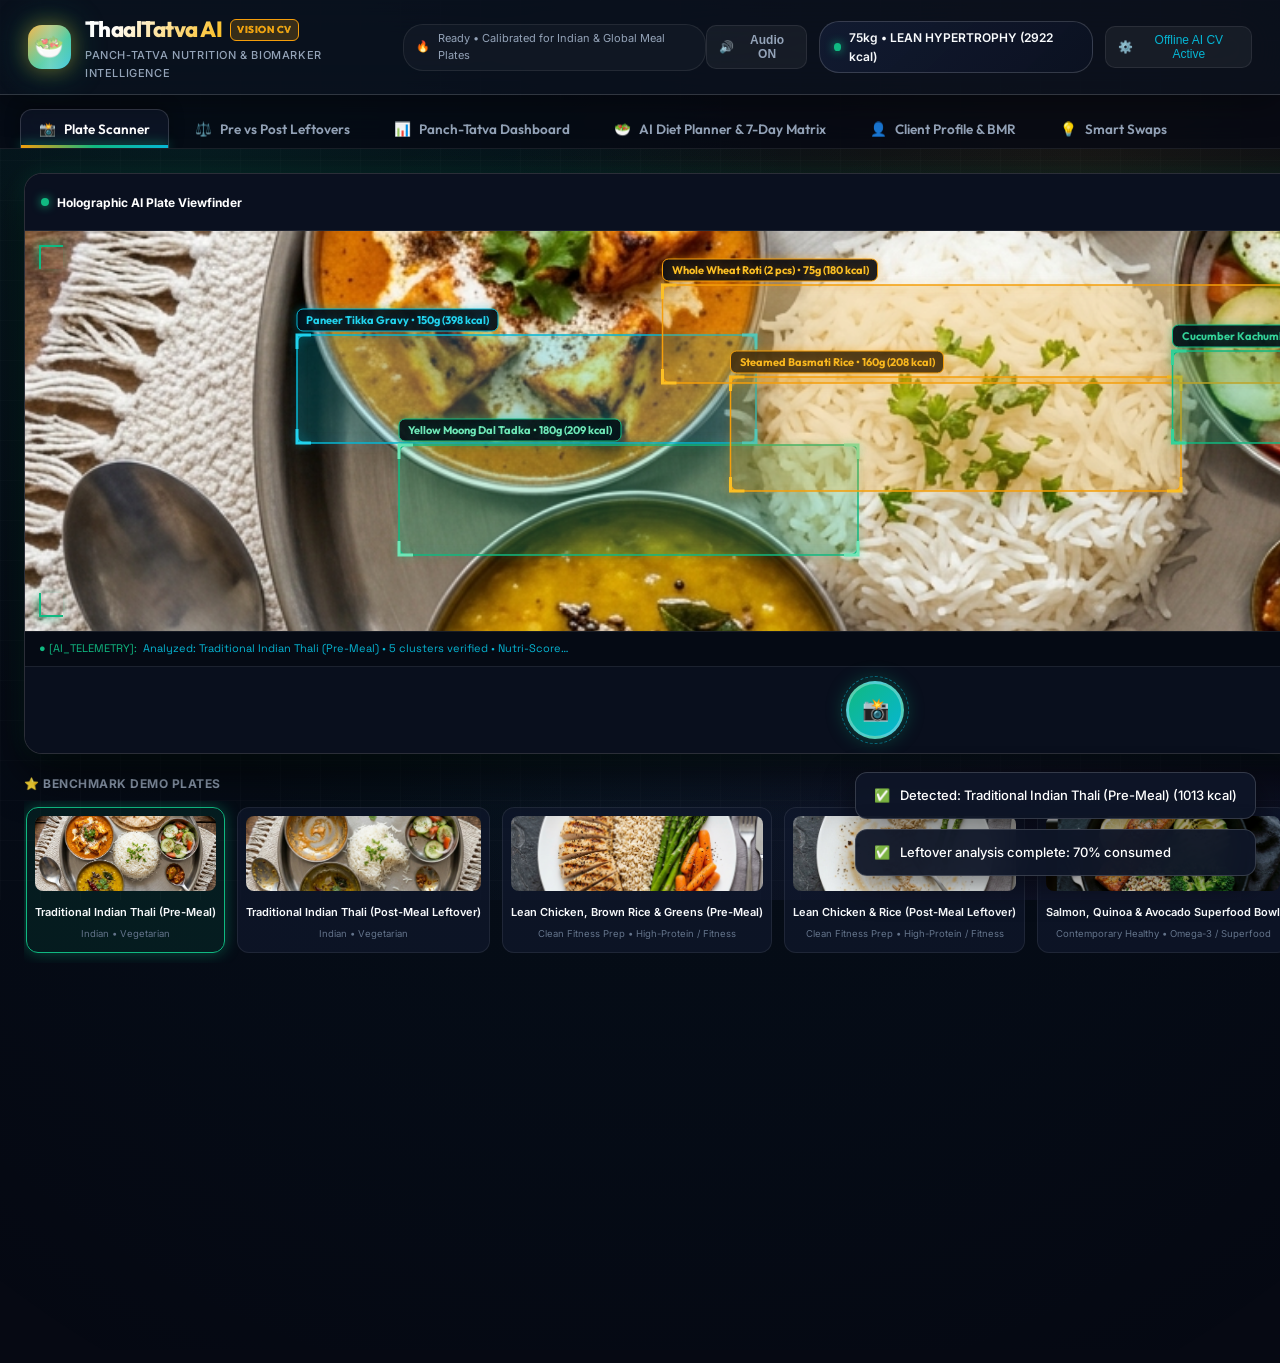
==== index.html @ 14fb5d01 "fix: add root index.html and update pages workflow for GitHub Pages hosting" ====
<!DOCTYPE html>
<html lang="en">
<head>
  <meta charset="UTF-8" />
  <meta name="viewport" content="width=device-width, initial-scale=1.0" />
  <title>ThaalTatva AI - Vision-Based Nutrition & Precision Metabolic Intelligence</title>
  <meta name="description" content="AI-powered computer vision meal plate detection, pre vs post-meal leftover consumption tracking, Pancha-Tatva metabolic target calculation, and adaptive diet planning for SIH 2026." />
  
  <!-- Core Design System CSS -->
  <link rel="stylesheet" href="./static/css/style.css" />
  <link rel="icon" href="data:image/svg+xml,<svg xmlns=%22http://www.w3.org/2000/svg%22 viewBox=%220 0 100 100%22><text y=%22.9em%22 font-size=%2290%22>🥗</text></svg>" />
</head>
<body>

  <!-- Celebration Confetti Canvas -->
  <canvas id="celebrationCanvas"></canvas>

  <!-- ==================== HEADER ==================== -->
  <header class="app-header">
    <a href="#" class="logo-wrapper" onclick="switchTab('scanner'); return false;">
      <div class="logo-icon">🥗</div>
      <div class="logo-text">
        <h1>ThaalTatva AI <span class="brand-tag">VISION CV</span></h1>
        <p>Panch-Tatva Nutrition & Biomarker Intelligence</p>
      </div>
    </a>

    <!-- Live Status Ticker -->
    <div class="header-status-ticker">
      <span style="color: var(--tatva-gold);">🔥</span>
      <span id="headerLiveStatus">Ready • Calibrated for Indian & Global Meal Plates</span>
    </div>

    <div class="header-actions">
      <!-- Sound FX Toggle Button -->
      <button class="sound-toggle-btn" id="soundToggleBtn" onclick="toggleAudioFx()" title="Toggle Synthesized Audio Feedback">
        <span id="soundToggleIcon">🔊</span>
        <span id="soundToggleText">Audio FX</span>
      </button>

      <!-- Client Target Status Badge -->
      <div class="client-status-badge" id="clientStatusBadge" title="Click to view & edit client targets">
        <div class="status-dot"></div>
        <span id="headerClientGoalText">75kg • LEAN HYPERTROPHY (2200 kcal)</span>
      </div>

      <!-- API Configuration Button -->
      <button class="api-status-btn" id="openApiKeyBtn" onclick="openApiKeyModal()">
        <span>⚙️</span>
        <span id="apiStatusText">Offline AI CV Active</span>
      </button>
    </div>
  </header>

  <!-- ==================== NAVIGATION TABS ==================== -->
  <nav class="tabs-container">
    <div class="nav-tabs">
      <button class="tab-btn active" data-tab="scanner">
        <span>📸</span> Plate Scanner
      </button>
      <button class="tab-btn" data-tab="consumption">
        <span>⚖️</span> Pre vs Post Leftovers
      </button>
      <button class="tab-btn" data-tab="dashboard">
        <span>📊</span> Panch-Tatva Dashboard
      </button>
      <button class="tab-btn" data-tab="diet_planner">
        <span>🥗</span> AI Diet Planner & 7-Day Matrix
      </button>
      <button class="tab-btn" data-tab="client_profile">
        <span>👤</span> Client Profile & BMR
      </button>
      <button class="tab-btn" data-tab="swaps">
        <span>💡</span> Smart Swaps
      </button>
    </div>
  </nav>

  <!-- ==================== MAIN CONTENT PANES ==================== -->
  <main class="main-content">

    <!-- ==================== TAB 1: PLATE SCANNER ==================== -->
    <section class="tab-pane active" id="scannerPane">
      <div class="grid-2col">
        <!-- Left: Holographic Camera Viewport & Presets -->
        <div>
          <div class="camera-viewport-card">
            <div class="viewport-toolbar">
              <span style="font-size: 12px; font-weight: 700; color: #fff; display: flex; align-items: center; gap: 8px;">
                <span class="status-dot"></span> Holographic AI Plate Viewfinder
              </span>
              <div style="display: flex; gap: 8px;">
                <button class="btn-icon" id="startCameraBtn" title="Toggle Live Webcam Feed">📷</button>
                <button class="btn-icon" id="switchCameraBtn" title="Switch Camera (Front/Rear)">🔄</button>
                <button class="btn-icon" id="uploadTriggerBtn" title="Upload Plate Photo">📁</button>
                <input type="file" id="plateFileInput" accept="image/*" style="display: none;" />
              </div>
            </div>

            <div class="canvas-wrapper">
              <!-- Holographic Corner Reticles -->
              <div class="hud-corner hud-corner-tl"></div>
              <div class="hud-corner hud-corner-tr"></div>
              <div class="hud-corner hud-corner-bl"></div>
              <div class="hud-corner hud-corner-br"></div>

              <!-- Media Feed -->
              <video id="cameraVideo" playsinline autoplay muted></video>
              <img id="plateImageDisplay" src="./static/images/presets/indian_thali_pre.jpg" alt="Active Food Plate" />
              <canvas id="detectionCanvas"></canvas>
              <div class="scan-beam" id="scanBeam"></div>
            </div>

            <!-- Real-time Live CV Telemetry Feed -->
            <div class="telemetry-ticker">
              <div style="display: flex; align-items: center; gap: 6px;">
                <span style="color: var(--tatva-emerald);">● [AI_TELEMETRY]:</span>
                <span class="telemetry-text" id="telemetryFeedText">Visual segmentation engine online • 0-1000 coordinate space active</span>
              </div>
              <span id="fpsCounter" style="color: var(--text-muted); font-size: 10px;">60 FPS</span>
            </div>

            <div class="shutter-bar">
              <button class="shutter-btn" id="shutterBtn" title="Capture / Re-analyze Plate">📸</button>
            </div>
          </div>

          <!-- Benchmark Preset Plate Selector -->
          <div class="preset-section">
            <div style="display: flex; justify-content: space-between; align-items: center; margin-bottom: 8px;">
              <span style="font-size: 12px; font-weight: 700; color: var(--text-secondary); text-transform: uppercase; letter-spacing: 0.5px;">
                ⭐ BENCHMARK DEMO PLATES
              </span>
              <span style="font-size: 11px; color: var(--tatva-cyan);">Instant Multimodal Analysis</span>
            </div>
            <div class="preset-carousel" id="presetCarousel">
              <!-- Dynamically populated -->
            </div>
          </div>
        </div>

        <!-- Right: Real-Time Nutrition Breakdown -->
        <div>
          <div class="glass-card highlight">
            <div class="card-header">
              <div>
                <h2 class="card-title" id="detectedMealTitle">Traditional Indian Thali</h2>
                <p id="detectedMealDesc" style="font-size: 11.5px; color: var(--text-secondary); margin-top: 3px;">
                  Vegetarian • Balanced Diet — Wholesome Indian platter.
                </p>
              </div>
              <div style="display: flex; align-items: center; gap: 8px;">
                <span class="card-badge" id="detectedGlycemicLoad">Glycemic Load: 24 (Moderate)</span>
                <span class="nutri-score-badge A" id="detectedNutriScore" title="Nutri-Score">A</span>
              </div>
            </div>

            <!-- Macro Pills -->
            <div class="macro-pill-row">
              <div class="macro-pill cals">
                <div class="macro-label">⚡ ऊर्जा • Ūrjā (Energy)</div>
                <div class="macro-value" id="plateTotalCals">680</div>
                <div class="macro-unit">kcal</div>
              </div>
              <div class="macro-pill protein">
                <div class="macro-label">🥩 प्रथिन • Prathina (Protein)</div>
                <div class="macro-value" id="plateTotalProtein">29.4g</div>
                <div class="macro-unit">31% goal</div>
              </div>
              <div class="macro-pill carbs">
                <div class="macro-label">🌾 कार्बोज • Kārboja (Carbs)</div>
                <div class="macro-value" id="plateTotalCarbs">84.2g</div>
                <div class="macro-unit">net carbs</div>
              </div>
              <div class="macro-pill fat">
                <div class="macro-label">🥑 स्नेह • Sneha (Fats)</div>
                <div class="macro-value" id="plateTotalFat">24.5g</div>
                <div class="macro-unit">healthy lipids</div>
              </div>
            </div>

            <!-- Itemized Food Detection List with Sliders -->
            <div style="margin-bottom: 12px; display: flex; justify-content: space-between; align-items: center;">
              <span style="font-size: 12px; font-weight: 700; color: #fff; text-transform: uppercase; letter-spacing: 0.5px;">
                Detected Food Clusters & Gram Slider
              </span>
              <span style="font-size: 11px; color: var(--tatva-cyan);">Drag sliders for real-time recalculation</span>
            </div>

            <div class="food-items-list" id="plateFoodItemsList">
              <!-- Dynamically rendered -->
            </div>

            <!-- Action Buttons -->
            <div style="margin-top: 20px; display: flex; gap: 10px;">
              <button class="btn" style="flex: 1;" onclick="switchTab('consumption')">
                <span>⚖️</span> Compare Pre vs Post Leftovers
              </button>
            </div>
          </div>
        </div>
      </div>
    </section>

    <!-- ==================== TAB 2: LEFTOVER CONSUMPTION TRACKER ==================== -->
    <section class="tab-pane" id="consumptionPane">
      <div class="glass-card gold-highlight" style="margin-bottom: 20px;">
        <div class="card-header">
          <div>
            <h2 class="card-title">
              <span>⚖️</span> Pre vs Post Leftover Consumption Delta Engine
            </h2>
            <p style="font-size: 12px; color: var(--text-secondary); margin-top: 3px;">
              Quantify <strong>exact net nutrients consumed</strong> by analyzing plate leftover volume and density differentials.
            </p>
          </div>
          <span class="card-badge" style="background: rgba(245,158,11,0.15); color: #fbbf24; border-color: var(--tatva-gold);">
            Biomarker Intake Calculator
          </span>
        </div>

        <!-- Mode Selectors: Interactive Split Lens vs Dual Split -->
        <div style="display: flex; justify-content: space-between; align-items: center; margin-bottom: 14px; flex-wrap: wrap; gap: 10px;">
          <div style="display: flex; gap: 12px; align-items: center;">
            <label class="form-label" style="margin: 0;">Pre-Meal Plate:</label>
            <select class="form-control" id="preMealPresetSelect" style="width: auto; padding: 5px 10px; font-size: 12px;">
              <option value="./static/images/presets/indian_thali_pre.jpg">Indian Thali (Pre-Meal)</option>
              <option value="./static/images/presets/chicken_rice_pre.jpg">Chicken & Rice (Pre-Meal)</option>
              <option value="./static/images/presets/salmon_bowl_pre.jpg">Salmon Quinoa Bowl</option>
              <option value="./static/images/presets/mediterranean_salad.jpg">Mediterranean Salad</option>
              <option value="./static/images/presets/fitness_oatmeal.jpg">Fitness Oatmeal Bowl</option>
            </select>
          </div>
          <div style="display: flex; gap: 12px; align-items: center;">
            <label class="form-label" style="margin: 0;">Post-Meal Plate (Leftovers):</label>
            <select class="form-control" id="postMealPresetSelect" style="width: auto; padding: 5px 10px; font-size: 12px;">
              <option value="./static/images/presets/indian_thali_post.jpg">Indian Thali (Post Leftovers)</option>
              <option value="./static/images/presets/chicken_rice_post.jpg">Chicken & Rice (Post Leftovers)</option>
            </select>
          </div>
        </div>

        <!-- Interactive Draggable Split-Lens Viewer -->
        <div class="split-lens-container" id="splitLensContainer">
          <!-- Pre Layer (Underneath) -->
          <div class="split-lens-pre-layer">
            <span class="split-lens-badge left">Served Plate (Pre 100%)</span>
            <img id="splitLensPreImg" src="./static/images/presets/indian_thali_pre.jpg" alt="Served Plate Pre" />
          </div>

          <!-- Post Layer (Overlaid with variable width) -->
          <div class="split-lens-post-layer" id="splitLensPostLayer">
            <span class="split-lens-badge right">Leftover Plate (Post)</span>
            <img id="splitLensPostImg" src="./static/images/presets/indian_thali_post.jpg" alt="Leftover Plate Post" />
          </div>

          <!-- Draggable Divider Handle -->
          <div class="split-lens-handle" id="splitLensHandle">
            <div class="split-lens-handle-btn">◀ ▶</div>
          </div>
        </div>
        <p style="text-align: center; font-size: 11px; color: var(--tatva-cyan); margin-bottom: 16px;">
          👆 Drag the slider left & right to interactively inspect pre vs post leftover delta
        </p>

        <div style="display: flex; justify-content: center; margin-bottom: 20px;">
          <button class="btn btn-gold" id="runComparisonBtn" style="padding: 12px 28px; font-size: 14px;">
            <span>⚡</span> Compute Exact Consumed Nutrients
          </button>
        </div>

        <!-- Consumed Overview Banner -->
        <div class="consumption-meter-card">
          <div class="meter-title">
            <h3>Net Intake Summary</h3>
            <p id="consumedAdherenceDesc">Client consumed all protein & dal; left 50% rice unconsumed.</p>
            <div style="display: flex; gap: 14px; margin-top: 10px; font-size: 12px;">
              <span style="color: #67e8f9;">Initial Served: <strong id="initialCalsStat">680 kcal</strong></span>
              <span style="color: #f59e0b;">Leftover Unconsumed: <strong id="leftoverPctStat">17.1%</strong> (<span id="savedCalsStat">116 kcal</span> not ingested)</span>
            </div>
          </div>
          <div style="text-align: right;">
            <div class="meter-stat-big" id="consumedPctStat">82.9%</div>
            <div style="font-size: 12px; color: var(--text-secondary); font-weight: 600; text-transform: uppercase;">
              Plate Consumed (<span id="consumedCalsStat">564 kcal</span>)
            </div>
          </div>
        </div>

        <!-- Consumed Macros Row -->
        <div class="macro-pill-row">
          <div class="macro-pill protein">
            <div class="macro-label">🥩 प्रथिन • Prathina (Protein)</div>
            <div class="macro-value" id="consumedProteinStat">28.1g</div>
          </div>
          <div class="macro-pill carbs">
            <div class="macro-label">🌾 कार्बोज • Kārboja (Carbs)</div>
            <div class="macro-value" id="consumedCarbsStat">61.5g</div>
          </div>
          <div class="macro-pill fat">
            <div class="macro-label">🥑 स्नेह • Sneha (Fats)</div>
            <div class="macro-value" id="consumedFatStat">22.8g</div>
          </div>
          <div class="macro-pill cals">
            <div class="macro-label">🌿 रुक्षांश • Rūkṣāṃśa (Fiber)</div>
            <div class="macro-value" id="consumedFiberStat">5.9g</div>
          </div>
        </div>

        <!-- Delta Table -->
        <div style="overflow-x: auto; margin-top: 16px;">
          <table class="delta-table">
            <thead>
              <tr>
                <th>Food Item</th>
                <th>Served (Pre)</th>
                <th>Leftover (Post)</th>
                <th>Exact Consumed</th>
                <th>Net Calories</th>
                <th>Macros (P • C • F)</th>
              </tr>
            </thead>
            <tbody id="consumedDeltaTableBody">
              <!-- Dynamically rendered -->
            </tbody>
          </table>
        </div>

        <!-- Log to Diary Action -->
        <div style="margin-top: 24px; padding: 16px; background: rgba(255,255,255,0.03); border-radius: 12px; display: flex; justify-content: space-between; align-items: center; flex-wrap: wrap; gap: 12px;">
          <div style="display: flex; align-items: center; gap: 12px;">
            <span style="font-size: 12.5px; font-weight: 700; color: #fff;">Record to Daily Timeline:</span>
            <select class="form-control" id="logMealTypeSelect" style="width: auto; padding: 6px 12px;">
              <option value="Lunch" selected>Lunch</option>
              <option value="Breakfast">Breakfast</option>
              <option value="Dinner">Dinner</option>
              <option value="Snacks">Snacks</option>
            </select>
          </div>
          <button class="btn" id="logConsumedMealBtn">
            <span>📝</span> Log Net Consumed Intake to Today's Diary
          </button>
        </div>
      </div>
    </section>

    <!-- ==================== TAB 3: PANCH-TATVA DASHBOARD ==================== -->
    <section class="tab-pane" id="dashboardPane">
      <!-- Radial Progress Grid (5 Tatvas + Water) -->
      <div class="budget-radial-grid">
        <!-- Calories (Urja) -->
        <div class="radial-gauge-card">
          <div class="gauge-title"><span>⚡</span> ऊर्जा • Ūrjā (Energy)</div>
          <div class="gauge-svg-wrap">
            <svg class="gauge-svg" viewBox="0 0 100 100">
              <circle class="gauge-circle-bg" cx="50" cy="50" r="38"></circle>
              <circle class="gauge-circle-progress cals" id="calRing" cx="50" cy="50" r="38"></circle>
            </svg>
            <div class="gauge-center-text" id="dashCalVal">0</div>
          </div>
          <div class="gauge-sub" id="dashCalSub">of 2200 kcal</div>
        </div>

        <!-- Protein (Prathina) -->
        <div class="radial-gauge-card">
          <div class="gauge-title"><span>🥩</span> प्रथिन • Prathina (Protein)</div>
          <div class="gauge-svg-wrap">
            <svg class="gauge-svg" viewBox="0 0 100 100">
              <circle class="gauge-circle-bg" cx="50" cy="50" r="38"></circle>
              <circle class="gauge-circle-progress protein" id="proteinRing" cx="50" cy="50" r="38"></circle>
            </svg>
            <div class="gauge-center-text" id="dashProteinVal">0g</div>
          </div>
          <div class="gauge-sub" id="dashProteinSub">of 140g</div>
        </div>

        <!-- Carbs (Karboja) -->
        <div class="radial-gauge-card">
          <div class="gauge-title"><span>🌾</span> कार्बोज • Kārboja (Carbs)</div>
          <div class="gauge-svg-wrap">
            <svg class="gauge-svg" viewBox="0 0 100 100">
              <circle class="gauge-circle-bg" cx="50" cy="50" r="38"></circle>
              <circle class="gauge-circle-progress carbs" id="carbsRing" cx="50" cy="50" r="38"></circle>
            </svg>
            <div class="gauge-center-text" id="dashCarbsVal">0g</div>
          </div>
          <div class="gauge-sub" id="dashCarbsSub">of 240g</div>
        </div>

        <!-- Fat (Sneha) -->
        <div class="radial-gauge-card">
          <div class="gauge-title"><span>🥑</span> स्नेह • Sneha (Fats)</div>
          <div class="gauge-svg-wrap">
            <svg class="gauge-svg" viewBox="0 0 100 100">
              <circle class="gauge-circle-bg" cx="50" cy="50" r="38"></circle>
              <circle class="gauge-circle-progress fat" id="fatRing" cx="50" cy="50" r="38"></circle>
            </svg>
            <div class="gauge-center-text" id="dashFatVal">0g</div>
          </div>
          <div class="gauge-sub" id="dashFatSub">of 65g</div>
        </div>

        <!-- Fiber (Rukshamsha) -->
        <div class="radial-gauge-card">
          <div class="gauge-title"><span>🌿</span> रुक्षांश • Rūkṣāṃśa (Fiber)</div>
          <div class="gauge-svg-wrap">
            <svg class="gauge-svg" viewBox="0 0 100 100">
              <circle class="gauge-circle-bg" cx="50" cy="50" r="38"></circle>
              <circle class="gauge-circle-progress fiber" id="fiberRing" cx="50" cy="50" r="38"></circle>
            </svg>
            <div class="gauge-center-text" id="dashFiberVal">0g</div>
          </div>
          <div class="gauge-sub" id="dashFiberSub">of 30g</div>
        </div>

        <!-- Water (Jala) -->
        <div class="radial-gauge-card">
          <div class="gauge-title"><span>💧</span> जल • Jala (Hydration)</div>
          <div style="font-family: var(--font-heading); font-size: 26px; font-weight: 800; color: #38bdf8; margin: 16px 0 6px;" id="dashWaterVal">
            1.5L
          </div>
          <div class="gauge-sub" id="dashWaterSub">Target: 3.0L</div>
          <button class="btn btn-secondary" id="addWaterBtn" style="padding: 5px 12px; font-size: 11px; margin-top: 8px;">+250ml Water</button>
        </div>
      </div>

      <!-- Meal Diary Timeline -->
      <div class="glass-card">
        <div class="card-header">
          <h3 class="card-title">
            <span>📅</span> Today's Intake Timeline
          </h3>
          <div style="display: flex; gap: 8px;">
            <button class="btn btn-secondary" id="resetDiaryBtn" style="padding: 6px 12px; font-size: 11px;">Reset Day</button>
            <button class="btn" onclick="switchTab('diet_planner')" style="padding: 6px 12px; font-size: 11px;">Get AI Next Meal</button>
          </div>
        </div>

        <div class="timeline-list" id="dailyMealTimeline">
          <!-- Dynamically populated -->
        </div>
      </div>
    </section>

    <!-- ==================== TAB 4: AI DIET PLANNER & 7-DAY MATRIX ==================== -->
    <section class="tab-pane" id="diet_plannerPane">
      <!-- Real-Time Next Meal Recommender -->
      <div class="glass-card highlight" style="margin-bottom: 24px;">
        <div class="card-header">
          <div>
            <h3 class="card-title">
              <span>🤖</span> Adaptive AI Next-Meal Recommender
            </h3>
            <p style="font-size: 11.5px; color: var(--text-secondary); margin-top: 2px;">
              Formulated to close your remaining calorie & protein deficit today.
            </p>
          </div>
          <div style="display: flex; align-items: center; gap: 8px;">
            <span class="card-badge" id="remainingDeficitBadge">Remaining Window: 1400 kcal • 80g Protein</span>
            <button class="btn btn-secondary" id="refreshNextMealBtn" style="padding: 6px 12px; font-size: 11px;">🔄 Refresh AI</button>
          </div>
        </div>

        <div class="recommendation-card-list" id="nextMealRecsList">
          <!-- Dynamically generated -->
        </div>
      </div>

      <!-- 7-Day Personalized Diet Plan -->
      <div class="glass-card">
        <div class="card-header">
          <div>
            <h3 class="card-title">
              <span>📋</span> 7-Day Structured Meal Schedule
            </h3>
            <p style="font-size: 11.5px; color: var(--text-secondary); margin-top: 2px;">
              Personalized macro-balanced weekly roadmap tailored to client targets.
            </p>
          </div>
          <div style="display: flex; gap: 10px; align-items: center; flex-wrap: wrap;">
            <select class="form-control" id="plannerDietTypeSelect" style="width: auto; padding: 6px 12px;">
              <option value="balanced" selected>Balanced High-Protein</option>
              <option value="vegetarian">Indian Vegetarian</option>
              <option value="vegan">100% Plant-Based Vegan</option>
              <option value="keto">Ketogenic (Low Carb)</option>
              <option value="diabetic">Diabetic Glycemic Control</option>
            </select>
            <button class="btn btn-cyan" id="generate7DayPlanBtn" style="padding: 6px 14px; font-size: 11px;">Generate Plan</button>
            <button class="btn btn-secondary" id="printDietitianReportBtn" style="padding: 6px 14px; font-size: 11px;">🖨️ Print Report</button>
          </div>
        </div>

        <div class="schedule-table-wrap">
          <table class="schedule-table">
            <thead>
              <tr>
                <th style="width: 12%;">Day / Target</th>
                <th style="width: 22%;">Breakfast (25%)</th>
                <th style="width: 26%;">Lunch (35%)</th>
                <th style="width: 18%;">Evening Snack (15%)</th>
                <th style="width: 22%;">Dinner (25%)</th>
              </tr>
            </thead>
            <tbody id="dietScheduleTableBody">
              <!-- Dynamically populated -->
            </tbody>
          </table>
        </div>

        <!-- Smart Grocery Shopping Checklist -->
        <div style="margin-top: 28px;">
          <div style="display: flex; justify-content: space-between; align-items: center; margin-bottom: 12px;">
            <h4 style="font-family: var(--font-heading); font-size: 16px; font-weight: 700; color: #fff; display: flex; align-items: center; gap: 8px;">
              <span>🛒</span> Smart Grocery & Pantry Checklist
            </h4>
            <span id="groceryProgressBadge" style="font-size: 11px; color: var(--tatva-emerald); font-weight: 600;">0 of 0 Packed</span>
          </div>
          <div class="grid-4col" id="groceryChecklistContainer">
            <!-- Dynamically populated -->
          </div>
        </div>
      </div>
    </section>

    <!-- ==================== TAB 5: CLIENT PROFILE & BMR ==================== -->
    <section class="tab-pane" id="client_profilePane">
      <div class="grid-2col">
        <!-- Form -->
        <div class="glass-card">
          <div class="card-header">
            <h3 class="card-title"><span>👤</span> Client Fitness & Metabolic Profile</h3>
            <span class="card-badge">Mifflin-St Jeor Engine</span>
          </div>

          <form id="clientProfileForm">
            <div class="grid-2col" style="gap: 12px;">
              <div class="form-group">
                <label class="form-label">Age (Years)</label>
                <input type="number" class="form-control" id="profileAge" value="25" min="12" max="100" />
              </div>
              <div class="form-group">
                <label class="form-label">Biological Gender</label>
                <select class="form-control" id="profileGender">
                  <option value="male" selected>Male</option>
                  <option value="female">Female</option>
                </select>
              </div>
            </div>

            <div class="grid-2col" style="gap: 12px;">
              <div class="form-group">
                <label class="form-label">Height (cm)</label>
                <input type="number" class="form-control" id="profileHeight" value="175" min="100" max="240" step="0.5" />
              </div>
              <div class="form-group">
                <label class="form-label">Current Weight (kg)</label>
                <input type="number" class="form-control" id="profileWeight" value="75.0" min="30" max="250" step="0.5" />
              </div>
            </div>

            <div class="grid-2col" style="gap: 12px;">
              <div class="form-group">
                <label class="form-label">Target Weight (kg)</label>
                <input type="number" class="form-control" id="profileTargetWeight" value="72.0" min="30" max="250" step="0.5" />
              </div>
              <div class="form-group">
                <label class="form-label">Physical Activity Level</label>
                <select class="form-control" id="profileActivity">
                  <option value="sedentary">Sedentary (Desk job, no gym)</option>
                  <option value="light">Light (1-3 days/week)</option>
                  <option value="moderate" selected>Moderate (3-5 days/week)</option>
                  <option value="very_active">Very Active (6-7 days/week)</option>
                  <option value="athlete">Athlete (Heavy training 2x/day)</option>
                </select>
              </div>
            </div>

            <div class="form-group">
              <label class="form-label">Primary Fitness / Health Goal</label>
              <select class="form-control" id="profileGoal">
                <option value="lean_hypertrophy" selected>Lean Muscle Hypertrophy (+250 kcal surplus)</option>
                <option value="moderate_fat_loss">Moderate Fat Loss (-300 kcal deficit)</option>
                <option value="aggressive_fat_loss">Aggressive Fat Loss (-500 kcal deficit)</option>
                <option value="maintenance">Weight Maintenance (0 kcal delta)</option>
                <option value="aggressive_bulk">Clean Bulking (+500 kcal surplus)</option>
                <option value="diabetic_glycemic_control">Diabetic / Glycemic Control (Low GI, High Fiber)</option>
                <option value="ketogenic">Ketogenic Diet (High Fat, Low Carb)</option>
                <option value="dash_hypertension">DASH Diet (Hypertension / Low Sodium)</option>
                <option value="vegan_muscle">Plant-Powered Vegan Muscle</option>
              </select>
            </div>

            <div class="form-group">
              <label class="form-label">Dietary Preference / Restrictions</label>
              <select class="form-control" id="profileDietPref">
                <option value="all" selected>All / Non-Vegetarian & Poultry</option>
                <option value="vegetarian">Indian Vegetarian (Lacto-Veg)</option>
                <option value="vegan">100% Vegan (Plant-Only)</option>
                <option value="high_protein">High-Protein Athlete</option>
                <option value="gluten_free">Gluten-Free</option>
              </select>
            </div>

            <button type="submit" class="btn" style="width: 100%; margin-top: 10px;">
              <span>💾</span> Save Profile & Recalculate Daily Targets
            </button>
          </form>
        </div>

        <!-- Calculated Metrics Preview -->
        <div>
          <div class="glass-card highlight">
            <div class="card-header">
              <h3 class="card-title"><span>⚡</span> Metabolic & Target Metrics</h3>
              <span class="card-badge" id="metricBMICat">Normal Weight</span>
            </div>

            <div class="grid-2col" style="gap: 12px; margin-bottom: 16px;">
              <div class="macro-pill">
                <div class="macro-label">Basal Metabolic Rate (BMR)</div>
                <div class="macro-value" id="metricBMR">1724 kcal</div>
              </div>
              <div class="macro-pill">
                <div class="macro-label">Daily Expenditure (TDEE)</div>
                <div class="macro-value" id="metricTDEE">2672 kcal</div>
              </div>
            </div>

            <div class="macro-pill" style="margin-bottom: 16px; background: rgba(16, 185, 129, 0.1); border-color: var(--tatva-emerald);">
              <div class="macro-label" style="color: var(--tatva-emerald);">Recommended Daily Calorie Target</div>
              <div class="macro-value" id="metricTargetCals" style="font-size: 24px; color: #fff;">2200 kcal / day</div>
            </div>

            <!-- Target Macros Breakdown -->
            <div style="font-size: 12px; font-weight: 700; color: #fff; margin-bottom: 10px;">OPTIMAL TARGET MACRO SPLIT (PANCHA-TATVA)</div>
            <div style="display: flex; flex-direction: column; gap: 8px;">
              <div style="display: flex; justify-content: space-between; padding: 8px 12px; background: rgba(255,255,255,0.03); border-radius: 8px;">
                <span style="color: #22d3ee; font-weight: 600;">🥩 प्रथिन • Prathina (Daily Protein):</span>
                <strong id="metricTargetProtein" style="color: #fff;">140.0g (25.5%)</strong>
              </div>
              <div style="display: flex; justify-content: space-between; padding: 8px 12px; background: rgba(255,255,255,0.03); border-radius: 8px;">
                <span style="color: #fbbf24; font-weight: 600;">🌾 कार्बोज • Kārboja (Daily Carbs):</span>
                <strong id="metricTargetCarbs" style="color: #fff;">240.0g (43.6%)</strong>
              </div>
              <div style="display: flex; justify-content: space-between; padding: 8px 12px; background: rgba(255,255,255,0.03); border-radius: 8px;">
                <span style="color: #fb7185; font-weight: 600;">🥑 स्नेह • Sneha (Daily Healthy Fats):</span>
                <strong id="metricTargetFat" style="color: #fff;">65.0g (26.6%)</strong>
              </div>
              <div style="display: flex; justify-content: space-between; padding: 8px 12px; background: rgba(255,255,255,0.03); border-radius: 8px;">
                <span style="color: #a78bfa; font-weight: 600;">🌿 रुक्षांश • Rūkṣāṃśa (Dietary Fiber):</span>
                <strong id="metricTargetFiber" style="color: #fff;">30.8g</strong>
              </div>
              <div style="display: flex; justify-content: space-between; padding: 8px 12px; background: rgba(255,255,255,0.03); border-radius: 8px;">
                <span style="color: #38bdf8; font-weight: 600;">💧 जल • Jala (Daily Hydration):</span>
                <strong id="metricTargetWater" style="color: #fff;">2.6 L</strong>
              </div>
            </div>
          </div>
        </div>
      </div>
    </section>

    <!-- ==================== TAB 6: SMART SWAPS ==================== -->
    <section class="tab-pane" id="swapsPane">
      <div class="glass-card">
        <div class="card-header">
          <div>
            <h3 class="card-title"><span>💡</span> Smart Nutritional Food Swaps Library</h3>
            <p style="font-size: 11.5px; color: var(--text-secondary); margin-top: 2px;">
              Evidence-based ingredient alternatives to reduce empty calories, lower glycemic spikes, and boost nutrient density.
            </p>
          </div>
          <span class="card-badge">Clinical Dietitian Curated</span>
        </div>

        <div class="swaps-grid" id="smartSwapsGrid">
          <!-- Dynamically populated -->
        </div>
      </div>
    </section>

  </main>

  <!-- ==================== GEMINI API KEY MODAL ==================== -->
  <div class="modal-backdrop" id="apiKeyModal">
    <div class="modal-box">
      <button class="modal-close" onclick="closeApiKeyModal()">&times;</button>
      <h3 style="font-family: var(--font-heading); font-size: 18px; color: #fff; margin-bottom: 8px; display: flex; align-items: center; gap: 8px;">
        <span>⚙️</span> Gemini Vision AI Configuration
      </h3>
      <p style="font-size: 12px; color: var(--text-secondary); margin-bottom: 16px;">
        ThaalTatva AI works 100% out of the box with built-in heuristic computer vision. To enable live multimodal cloud AI with Google Gemini, enter your API key below.
      </p>

      <div class="form-group">
        <label class="form-label">Google Gemini API Key</label>
        <input type="password" class="form-control" id="apiKeyInput" placeholder="AIzaSy..." />
      </div>

      <div style="display: flex; justify-content: flex-end; gap: 10px; margin-top: 20px;">
        <button class="btn btn-secondary" onclick="closeApiKeyModal()">Cancel</button>
        <button class="btn" onclick="saveApiKey()">Save API Key</button>
      </div>
    </div>
  </div>

  <!-- ==================== TOAST NOTIFICATION CONTAINER ==================== -->
  <div class="toast-container" id="toastContainer"></div>

  <!-- Scripts -->
  <script src="./static/js/camera.js"></script>
  <script src="./static/js/visualizer.js"></script>
  <script src="./static/js/consumption.js"></script>
  <script src="./static/js/dashboard.js"></script>
  <script src="./static/js/diet_planner.js"></script>
  <script src="./static/js/client_profile.js"></script>
  <script src="./static/js/app.js"></script>

</body>
</html>
---- static/css/style.css ----
/* ==========================================================================
   ThaalTatva AI - Next-Level Cyber-Vedic Health & Nutrition Design System
   Ultra-Luxe Dark Glassmorphism 2.0, Holographic HUD, Dynamic Micro-Animations
   ========================================================================== */

@import url('https://fonts.googleapis.com/css2?family=Outfit:wght@300;400;500;600;700;800;900&family=Space+Grotesk:wght@400;500;600;700&family=Inter:wght@300;400;500;600;700&display=swap');

:root {
  /* Core Obsidian Canvas */
  --bg-primary: #060913;
  --bg-secondary: #0c1222;
  --bg-tertiary: #141e36;
  --bg-card: rgba(18, 26, 47, 0.65);
  --bg-card-hover: rgba(26, 38, 68, 0.8);
  --bg-glass: rgba(10, 16, 30, 0.82);
  --bg-glass-elevated: rgba(20, 30, 55, 0.92);

  /* Pancha-Tatva Elemental Colors */
  --tatva-gold: #f59e0b;       /* Agni / Energy & Vitality */
  --tatva-gold-glow: rgba(245, 158, 11, 0.4);
  --tatva-emerald: #10b981;    /* Prithvi / Grounded Plant Nutrition */
  --tatva-emerald-glow: rgba(16, 185, 129, 0.4);
  --tatva-cyan: #06b6d4;       /* Vayu / Air, Oxygen & Vision Precision */
  --tatva-cyan-glow: rgba(6, 182, 212, 0.4);
  --tatva-sky: #38bdf8;        /* Jal / Water & Cellular Hydration */
  --tatva-sky-glow: rgba(56, 189, 248, 0.4);
  --tatva-rose: #f43f5e;       /* Sneha / Healthy Lipids & Heart */
  --tatva-rose-glow: rgba(244, 63, 94, 0.4);
  --tatva-indigo: #8b5cf6;     /* Akasha / Space, AI Intelligence */
  --tatva-indigo-glow: rgba(139, 92, 246, 0.4);

  /* Aliases for compatibility */
  --emerald: var(--tatva-emerald);
  --emerald-glow: var(--tatva-emerald-glow);
  --cyan: var(--tatva-cyan);
  --cyan-glow: var(--tatva-cyan-glow);
  --amber: var(--tatva-gold);
  --amber-glow: var(--tatva-gold-glow);
  --rose: var(--tatva-rose);
  --rose-glow: var(--tatva-rose-glow);
  --violet: var(--tatva-indigo);
  --violet-glow: var(--tatva-indigo-glow);

  /* Text Colors */
  --text-primary: #f8fafc;
  --text-secondary: #94a3b8;
  --text-muted: #64748b;
  --text-highlight: #38bdf8;

  /* Glass Borders & Refractions */
  --border-glass: rgba(255, 255, 255, 0.08);
  --border-glass-bright: rgba(255, 255, 255, 0.16);
  --border-active: rgba(16, 185, 129, 0.55);
  --border-focus: rgba(6, 182, 212, 0.65);
  --border-gold: rgba(245, 158, 11, 0.5);

  /* Shadows & Glows */
  --shadow-sm: 0 4px 12px rgba(0, 0, 0, 0.4);
  --shadow-md: 0 10px 30px rgba(0, 0, 0, 0.5);
  --shadow-lg: 0 20px 45px rgba(0, 0, 0, 0.7), 0 0 25px rgba(16, 185, 129, 0.15);
  --shadow-neon-gold: 0 0 25px rgba(245, 158, 11, 0.45);
  --shadow-neon-emerald: 0 0 25px rgba(16, 185, 129, 0.45);
  --shadow-neon-cyan: 0 0 25px rgba(6, 182, 212, 0.45);

  /* Typography */
  --font-heading: 'Outfit', sans-serif;
  --font-mono: 'Space Grotesk', monospace;
  --font-body: 'Inter', sans-serif;

  /* Transitions */
  --trans-fast: 0.18s cubic-bezier(0.4, 0, 0.2, 1);
  --trans-smooth: 0.35s cubic-bezier(0.16, 1, 0.3, 1);
  --trans-spring: 0.5s cubic-bezier(0.34, 1.56, 0.64, 1);
}

/* ==========================================================================
   Base Reset & Body
   ========================================================================== */

*, *::before, *::after {
  box-sizing: border-box;
  margin: 0;
  padding: 0;
}

body {
  background-color: var(--bg-primary);
  background-image: 
    radial-gradient(circle at 15% 15%, rgba(16, 185, 129, 0.09) 0%, transparent 45%),
    radial-gradient(circle at 85% 20%, rgba(245, 158, 11, 0.08) 0%, transparent 45%),
    radial-gradient(circle at 50% 60%, rgba(6, 182, 212, 0.06) 0%, transparent 55%),
    radial-gradient(circle at 80% 85%, rgba(139, 92, 246, 0.08) 0%, transparent 50%),
    linear-gradient(rgba(255, 255, 255, 0.015) 1px, transparent 1px),
    linear-gradient(90deg, rgba(255, 255, 255, 0.015) 1px, transparent 1px);
  background-size: 100% 100%, 100% 100%, 100% 100%, 100% 100%, 40px 40px, 40px 40px;
  background-attachment: fixed;
  color: var(--text-primary);
  font-family: var(--font-body);
  font-size: 14px;
  line-height: 1.6;
  min-height: 100vh;
  overflow-x: hidden;
  position: relative;
}

/* Background Aurora Drift Animation */
body::before {
  content: '';
  position: fixed;
  top: -50%;
  left: -50%;
  width: 200%;
  height: 200%;
  background: radial-gradient(circle, rgba(16, 185, 129, 0.03) 10%, rgba(6, 182, 212, 0.02) 40%, transparent 70%);
  animation: aurora-drift 20s ease-in-out infinite alternate;
  pointer-events: none;
  z-index: 0;
}

@keyframes aurora-drift {
  0% { transform: translate(0, 0) rotate(0deg); }
  50% { transform: translate(4%, 3%) rotate(5deg); }
  100% { transform: translate(-3%, -2%) rotate(-5deg); }
}

/* Custom Scrollbar */
::-webkit-scrollbar {
  width: 8px;
  height: 8px;
}
::-webkit-scrollbar-track {
  background: var(--bg-primary);
}
::-webkit-scrollbar-thumb {
  background: var(--bg-tertiary);
  border-radius: 4px;
  border: 2px solid var(--bg-primary);
}
::-webkit-scrollbar-thumb:hover {
  background: var(--tatva-emerald);
}

/* ==========================================================================
   Header & Brand Navigation
   ========================================================================== */

.app-header {
  background: var(--bg-glass);
  backdrop-filter: blur(24px);
  -webkit-backdrop-filter: blur(24px);
  border-bottom: 1px solid var(--border-glass-bright);
  padding: 12px 28px;
  position: sticky;
  top: 0;
  z-index: 1000;
  display: flex;
  justify-content: space-between;
  align-items: center;
  box-shadow: 0 8px 32px rgba(0, 0, 0, 0.35);
}

.logo-wrapper {
  display: flex;
  align-items: center;
  gap: 14px;
  text-decoration: none;
}

.logo-icon {
  width: 44px;
  height: 44px;
  background: linear-gradient(135deg, #f59e0b, #10b981 60%, #06b6d4);
  border-radius: 14px;
  display: flex;
  align-items: center;
  justify-content: center;
  box-shadow: 0 0 20px var(--tatva-gold-glow), 0 0 35px var(--tatva-emerald-glow);
  color: #fff;
  font-size: 24px;
  position: relative;
  overflow: hidden;
  transition: var(--trans-spring);
}

.logo-icon::after {
  content: '';
  position: absolute;
  top: -50%;
  left: -50%;
  width: 200%;
  height: 200%;
  background: linear-gradient(60deg, transparent, rgba(255,255,255,0.4), transparent);
  transform: rotate(30deg);
  animation: shimmer-slide 4s infinite;
}

.logo-wrapper:hover .logo-icon {
  transform: scale(1.08) rotate(4deg);
}

.logo-text h1 {
  font-family: var(--font-heading);
  font-size: 22px;
  font-weight: 800;
  letter-spacing: -0.5px;
  background: linear-gradient(120deg, #ffffff 10%, #fbbf24 45%, #34d399 75%, #67e8f9 100%);
  -webkit-background-clip: text;
  -webkit-text-fill-color: transparent;
  display: flex;
  align-items: center;
  gap: 8px;
}

.logo-text h1 .brand-tag {
  font-size: 10px;
  font-weight: 700;
  padding: 2px 6px;
  background: rgba(245, 158, 11, 0.2);
  border: 1px solid var(--tatva-gold);
  border-radius: 6px;
  color: var(--tatva-gold);
  letter-spacing: 0.5px;
  text-transform: uppercase;
  -webkit-text-fill-color: var(--tatva-gold);
}

.logo-text p {
  font-size: 11px;
  color: var(--text-secondary);
  font-weight: 500;
  letter-spacing: 0.6px;
  text-transform: uppercase;
}

/* Header Action Controls */
.header-actions {
  display: flex;
  align-items: center;
  gap: 12px;
}

.header-status-ticker {
  display: none;
  background: rgba(255, 255, 255, 0.03);
  border: 1px solid var(--border-glass);
  padding: 5px 12px;
  border-radius: 20px;
  font-size: 11px;
  color: var(--text-secondary);
  align-items: center;
  gap: 8px;
}

@media (min-width: 1024px) {
  .header-status-ticker {
    display: flex;
  }
}

.sound-toggle-btn {
  background: rgba(255, 255, 255, 0.05);
  border: 1px solid var(--border-glass);
  color: var(--text-secondary);
  padding: 7px 12px;
  border-radius: 10px;
  font-size: 12px;
  font-weight: 600;
  cursor: pointer;
  display: flex;
  align-items: center;
  gap: 6px;
  transition: var(--trans-fast);
}

.sound-toggle-btn:hover {
  background: rgba(255, 255, 255, 0.1);
  color: #fff;
  border-color: var(--tatva-cyan);
}

.sound-toggle-btn.muted {
  color: var(--text-muted);
  border-color: rgba(255,255,255,0.05);
}

.client-status-badge {
  display: flex;
  align-items: center;
  gap: 8px;
  background: linear-gradient(135deg, rgba(20, 30, 55, 0.8), rgba(12, 18, 34, 0.9));
  padding: 6px 14px;
  border-radius: 20px;
  border: 1px solid var(--border-glass-bright);
  font-size: 12px;
  font-weight: 600;
  cursor: pointer;
  transition: var(--trans-smooth);
}

.client-status-badge:hover {
  border-color: var(--tatva-emerald);
  box-shadow: 0 0 15px var(--tatva-emerald-glow);
  transform: translateY(-1px);
}

.status-dot {
  width: 8px;
  height: 8px;
  background: var(--tatva-emerald);
  border-radius: 50%;
  box-shadow: 0 0 10px var(--tatva-emerald);
  animation: pulse-dot 2s infinite alternate;
}

@keyframes pulse-dot {
  0% { transform: scale(0.9); opacity: 0.7; }
  100% { transform: scale(1.3); opacity: 1; }
}

.api-status-btn {
  background: rgba(255, 255, 255, 0.05);
  border: 1px solid var(--border-glass);
  color: var(--text-secondary);
  padding: 6px 12px;
  border-radius: 10px;
  font-size: 12px;
  cursor: pointer;
  display: flex;
  align-items: center;
  gap: 6px;
  transition: var(--trans-fast);
}

.api-status-btn:hover {
  background: rgba(255, 255, 255, 0.1);
  color: #fff;
  border-color: var(--tatva-cyan);
}

/* ==========================================================================
   Navigation Tabs
   ========================================================================== */

.tabs-container {
  display: flex;
  justify-content: center;
  padding: 14px 20px 0;
  background: rgba(6, 9, 19, 0.75);
  border-bottom: 1px solid var(--border-glass);
  overflow-x: auto;
  position: sticky;
  top: 69px;
  z-index: 990;
  backdrop-filter: blur(16px);
  -webkit-backdrop-filter: blur(16px);
}

.nav-tabs {
  display: flex;
  gap: 8px;
  max-width: 1400px;
  width: 100%;
}

.tab-btn {
  background: transparent;
  border: none;
  color: var(--text-secondary);
  font-family: var(--font-heading);
  font-size: 13.5px;
  font-weight: 600;
  padding: 10px 18px;
  border-radius: 12px 12px 0 0;
  cursor: pointer;
  display: flex;
  align-items: center;
  gap: 8px;
  transition: var(--trans-fast);
  position: relative;
  white-space: nowrap;
}

.tab-btn:hover {
  color: #fff;
  background: rgba(255, 255, 255, 0.04);
}

.tab-btn.active {
  color: #fff;
  background: var(--bg-card);
  border: 1px solid var(--border-glass-bright);
  border-bottom: none;
  box-shadow: 0 -4px 15px rgba(0, 0, 0, 0.3);
}

.tab-btn.active::after {
  content: '';
  position: absolute;
  bottom: 0;
  left: 0;
  right: 0;
  height: 3px;
  background: linear-gradient(90deg, var(--tatva-gold), var(--tatva-emerald), var(--tatva-cyan));
  box-shadow: 0 0 12px var(--tatva-emerald);
}

/* ==========================================================================
   Main Content Layout & Cards
   ========================================================================== */

.main-content {
  max-width: 1440px;
  margin: 0 auto;
  padding: 24px 24px 60px;
  position: relative;
  z-index: 1;
}

.tab-pane {
  display: none;
  animation: fadeInTab 0.35s cubic-bezier(0.16, 1, 0.3, 1);
}

.tab-pane.active {
  display: block;
}

@keyframes fadeInTab {
  from { opacity: 0; transform: translateY(8px); }
  to { opacity: 1; transform: translateY(0); }
}

.grid-2col {
  display: grid;
  grid-template-columns: 1fr;
  gap: 24px;
}

@media (min-width: 1024px) {
  .grid-2col {
    grid-template-columns: 1.05fr 0.95fr;
  }
}

.grid-4col {
  display: grid;
  grid-template-columns: repeat(auto-fit, minmax(220px, 1fr));
  gap: 16px;
}

/* Glass Card Base */
.glass-card {
  background: var(--bg-card);
  backdrop-filter: blur(16px);
  -webkit-backdrop-filter: blur(16px);
  border: 1px solid var(--border-glass);
  border-radius: 18px;
  padding: 24px;
  box-shadow: var(--shadow-sm);
  transition: var(--trans-smooth);
  position: relative;
  overflow: hidden;
}

.glass-card::before {
  content: '';
  position: absolute;
  top: 0;
  left: 0;
  right: 0;
  height: 1px;
  background: linear-gradient(90deg, transparent, rgba(255, 255, 255, 0.15), transparent);
}

.glass-card:hover {
  border-color: var(--border-glass-bright);
  box-shadow: var(--shadow-md);
}

.glass-card.highlight {
  border-color: rgba(16, 185, 129, 0.25);
  box-shadow: 0 10px 30px rgba(0, 0, 0, 0.5), 0 0 20px rgba(16, 185, 129, 0.08);
}

.glass-card.gold-highlight {
  border-color: rgba(245, 158, 11, 0.25);
  box-shadow: 0 10px 30px rgba(0, 0, 0, 0.5), 0 0 20px rgba(245, 158, 11, 0.08);
}

.card-header {
  display: flex;
  justify-content: space-between;
  align-items: flex-start;
  margin-bottom: 18px;
  flex-wrap: wrap;
  gap: 12px;
}

.card-title {
  font-family: var(--font-heading);
  font-size: 18px;
  font-weight: 700;
  color: #fff;
  display: flex;
  align-items: center;
  gap: 10px;
}

.card-badge {
  font-size: 11px;
  font-weight: 600;
  padding: 4px 10px;
  border-radius: 8px;
  background: rgba(16, 185, 129, 0.12);
  border: 1px solid rgba(16, 185, 129, 0.3);
  color: #34d399;
  letter-spacing: 0.3px;
  text-transform: uppercase;
}

/* ==========================================================================
   Holographic Plate Scanner Viewport HUD
   ========================================================================== */

.camera-viewport-card {
  background: #020612;
  border: 1px solid var(--border-glass-bright);
  border-radius: 18px;
  overflow: hidden;
  box-shadow: var(--shadow-lg);
  margin-bottom: 20px;
  position: relative;
}

.viewport-toolbar {
  background: rgba(12, 18, 34, 0.85);
  padding: 10px 16px;
  display: flex;
  justify-content: space-between;
  align-items: center;
  border-bottom: 1px solid var(--border-glass);
}

.canvas-wrapper {
  position: relative;
  width: 100%;
  height: 400px;
  background: #01040a;
  display: flex;
  align-items: center;
  justify-content: center;
  overflow: hidden;
}

#cameraVideo, #plateImageDisplay {
  width: 100%;
  height: 100%;
  object-fit: cover;
  display: block;
}

#cameraVideo {
  display: none;
}

#detectionCanvas {
  position: absolute;
  top: 0;
  left: 0;
  width: 100%;
  height: 100%;
  z-index: 10;
  cursor: crosshair;
}

/* HUD Holographic Reticles */
.hud-corner {
  position: absolute;
  width: 24px;
  height: 24px;
  z-index: 12;
  pointer-events: none;
}

.hud-corner-tl {
  top: 14px;
  left: 14px;
  border-top: 2px solid var(--tatva-emerald);
  border-left: 2px solid var(--tatva-emerald);
  box-shadow: -2px -2px 8px var(--tatva-emerald-glow);
}

.hud-corner-tr {
  top: 14px;
  right: 14px;
  border-top: 2px solid var(--tatva-emerald);
  border-right: 2px solid var(--tatva-emerald);
  box-shadow: 2px -2px 8px var(--tatva-emerald-glow);
}

.hud-corner-bl {
  bottom: 14px;
  left: 14px;
  border-bottom: 2px solid var(--tatva-emerald);
  border-left: 2px solid var(--tatva-emerald);
  box-shadow: -2px 2px 8px var(--tatva-emerald-glow);
}

.hud-corner-br {
  bottom: 14px;
  right: 14px;
  border-bottom: 2px solid var(--tatva-emerald);
  border-right: 2px solid var(--tatva-emerald);
  box-shadow: 2px 2px 8px var(--tatva-emerald-glow);
}

/* Dual Laser Scan Beam */
.scan-beam {
  position: absolute;
  top: 0;
  left: 0;
  right: 0;
  height: 3px;
  background: linear-gradient(90deg, transparent, var(--tatva-cyan), var(--tatva-emerald), var(--tatva-cyan), transparent);
  box-shadow: 0 0 15px var(--tatva-cyan), 0 0 30px var(--tatva-emerald);
  z-index: 15;
  display: none;
  animation: scan-move 2.2s infinite ease-in-out alternate;
}

.scan-beam.active {
  display: block;
}

@keyframes scan-move {
  0% { top: 2%; opacity: 0.9; }
  50% { opacity: 1; }
  100% { top: 96%; opacity: 0.9; }
}

/* Live Telemetry Log Feed */
.telemetry-ticker {
  background: rgba(6, 10, 20, 0.9);
  padding: 8px 14px;
  border-top: 1px solid var(--border-glass);
  font-family: var(--font-mono);
  font-size: 11px;
  color: var(--tatva-cyan);
  display: flex;
  justify-content: space-between;
  align-items: center;
}

.telemetry-text {
  overflow: hidden;
  white-space: nowrap;
  text-overflow: ellipsis;
  max-width: 80%;
}

.shutter-bar {
  background: rgba(10, 16, 30, 0.95);
  padding: 14px;
  display: flex;
  justify-content: center;
  align-items: center;
  gap: 16px;
  border-top: 1px solid var(--border-glass);
}

.shutter-btn {
  width: 58px;
  height: 58px;
  border-radius: 50%;
  background: linear-gradient(135deg, #10b981, #06b6d4);
  border: 3px solid rgba(255, 255, 255, 0.3);
  box-shadow: 0 0 20px var(--tatva-emerald-glow);
  color: #fff;
  font-size: 22px;
  cursor: pointer;
  display: flex;
  align-items: center;
  justify-content: center;
  transition: var(--trans-spring);
  position: relative;
}

.shutter-btn::after {
  content: '';
  position: absolute;
  top: -8px;
  left: -8px;
  right: -8px;
  bottom: -8px;
  border-radius: 50%;
  border: 1px dashed rgba(6, 182, 212, 0.5);
  animation: rotate-dashed 12s linear infinite;
}

@keyframes rotate-dashed {
  from { transform: rotate(0deg); }
  to { transform: rotate(360deg); }
}

.shutter-btn:hover {
  transform: scale(1.12);
  box-shadow: 0 0 30px var(--tatva-cyan-glow);
}

.shutter-btn:active {
  transform: scale(0.94);
}

/* Preset Carousel */
.preset-section {
  margin-top: 12px;
}

.preset-carousel {
  display: flex;
  gap: 12px;
  overflow-x: auto;
  padding: 6px 2px 10px;
}

.preset-thumb-card {
  min-width: 130px;
  background: var(--bg-card);
  border: 1px solid var(--border-glass);
  border-radius: 12px;
  padding: 8px;
  cursor: pointer;
  transition: var(--trans-smooth);
  text-align: center;
  flex-shrink: 0;
}

.preset-thumb-card img {
  width: 100%;
  height: 75px;
  object-fit: cover;
  border-radius: 8px;
  margin-bottom: 6px;
}

.preset-thumb-card p {
  font-size: 11px;
  font-weight: 600;
  color: var(--text-primary);
  white-space: nowrap;
  overflow: hidden;
  text-overflow: ellipsis;
}

.preset-thumb-card span {
  font-size: 9.5px;
  color: var(--text-muted);
}

.preset-thumb-card:hover {
  border-color: var(--tatva-cyan);
  transform: translateY(-3px);
  box-shadow: 0 8px 20px rgba(0, 0, 0, 0.4);
}

.preset-thumb-card.active {
  border-color: var(--tatva-emerald);
  background: rgba(16, 185, 129, 0.1);
  box-shadow: 0 0 15px var(--tatva-emerald-glow);
}

/* Macro Pills Row */
.macro-pill-row {
  display: grid;
  grid-template-columns: repeat(auto-fit, minmax(110px, 1fr));
  gap: 12px;
  margin: 16px 0 20px;
}

.macro-pill {
  background: rgba(255, 255, 255, 0.03);
  border: 1px solid var(--border-glass);
  border-radius: 14px;
  padding: 12px 14px;
  text-align: center;
  transition: var(--trans-fast);
}

.macro-pill:hover {
  background: rgba(255, 255, 255, 0.06);
  transform: translateY(-2px);
}

.macro-pill .macro-label {
  font-size: 11px;
  color: var(--text-secondary);
  font-weight: 600;
  text-transform: uppercase;
  letter-spacing: 0.5px;
  margin-bottom: 4px;
}

.macro-pill .macro-value {
  font-family: var(--font-mono);
  font-size: 20px;
  font-weight: 700;
  color: #fff;
}

.macro-pill .macro-unit {
  font-size: 10px;
  color: var(--text-muted);
}

.macro-pill.cals { border-color: rgba(245, 158, 11, 0.3); }
.macro-pill.cals .macro-value { color: var(--tatva-gold); }

.macro-pill.protein { border-color: rgba(6, 182, 212, 0.3); }
.macro-pill.protein .macro-value { color: var(--tatva-cyan); }

.macro-pill.carbs { border-color: rgba(251, 191, 36, 0.3); }
.macro-pill.carbs .macro-value { color: #fbbf24; }

.macro-pill.fat { border-color: rgba(244, 63, 94, 0.3); }
.macro-pill.fat .macro-value { color: var(--tatva-rose); }

/* Nutri Score Badges */
.nutri-score-badge {
  display: inline-flex;
  align-items: center;
  justify-content: center;
  width: 28px;
  height: 28px;
  border-radius: 8px;
  font-weight: 800;
  font-size: 14px;
  color: #fff;
}

.nutri-score-badge.A { background: #059669; }
.nutri-score-badge.B { background: #10b981; }
.nutri-score-badge.C { background: #f59e0b; }
.nutri-score-badge.D { background: #f97316; }
.nutri-score-badge.E { background: #ef4444; }

/* Food Item Sliders List */
.food-items-list {
  display: flex;
  flex-direction: column;
  gap: 10px;
  max-height: 290px;
  overflow-y: auto;
  padding-right: 4px;
}

.food-item-row {
  background: rgba(255, 255, 255, 0.025);
  border: 1px solid var(--border-glass);
  border-radius: 12px;
  padding: 10px 14px;
  display: flex;
  flex-direction: column;
  gap: 6px;
  transition: var(--trans-fast);
}

.food-item-row:hover {
  background: rgba(255, 255, 255, 0.05);
  border-color: rgba(255, 255, 255, 0.15);
}

.food-item-top {
  display: flex;
  justify-content: space-between;
  align-items: center;
}

.food-item-name {
  font-weight: 600;
  color: #fff;
  font-size: 13px;
  display: flex;
  align-items: center;
  gap: 6px;
}

.food-item-tag {
  font-size: 10px;
  padding: 2px 6px;
  border-radius: 4px;
  background: rgba(255, 255, 255, 0.08);
  color: var(--text-secondary);
  text-transform: uppercase;
}

.portion-slider-wrap {
  display: flex;
  align-items: center;
  gap: 12px;
}

.portion-slider {
  flex: 1;
  -webkit-appearance: none;
  height: 4px;
  background: rgba(255, 255, 255, 0.12);
  border-radius: 2px;
  outline: none;
}

.portion-slider::-webkit-slider-thumb {
  -webkit-appearance: none;
  width: 14px;
  height: 14px;
  border-radius: 50%;
  background: var(--tatva-cyan);
  cursor: pointer;
  box-shadow: 0 0 8px var(--tatva-cyan);
}

.portion-grams-label {
  font-family: var(--font-mono);
  font-size: 12px;
  font-weight: 600;
  color: var(--tatva-cyan);
  min-width: 48px;
  text-align: right;
}

/* ==========================================================================
   Interactive Before & After Leftover Split Lens
   ========================================================================== */

.split-lens-container {
  position: relative;
  width: 100%;
  height: 380px;
  border-radius: 16px;
  overflow: hidden;
  border: 1px solid var(--border-glass-bright);
  box-shadow: var(--shadow-lg);
  user-select: none;
  margin-bottom: 20px;
  background: #000;
}

.split-lens-pre-layer, .split-lens-post-layer {
  position: absolute;
  top: 0;
  left: 0;
  width: 100%;
  height: 100%;
}

.split-lens-pre-layer img, .split-lens-post-layer img {
  width: 100%;
  height: 100%;
  object-fit: cover;
  display: block;
}

.split-lens-post-layer {
  overflow: hidden;
  z-index: 5;
  width: 50%;
}

.split-lens-handle {
  position: absolute;
  top: 0;
  bottom: 0;
  left: 50%;
  width: 4px;
  background: #fff;
  box-shadow: 0 0 15px rgba(255, 255, 255, 0.8), 0 0 25px var(--tatva-cyan);
  z-index: 10;
  cursor: ew-resize;
  transform: translateX(-50%);
}

.split-lens-handle-btn {
  position: absolute;
  top: 50%;
  left: 50%;
  transform: translate(-50%, -50%);
  width: 44px;
  height: 44px;
  border-radius: 50%;
  background: var(--bg-secondary);
  border: 2px solid #fff;
  box-shadow: 0 0 18px var(--tatva-cyan-glow);
  display: flex;
  align-items: center;
  justify-content: center;
  color: #fff;
  font-size: 13px;
  gap: 4px;
  font-weight: 700;
}

.split-lens-badge {
  position: absolute;
  z-index: 8;
  padding: 6px 12px;
  border-radius: 20px;
  font-size: 11px;
  font-weight: 700;
  backdrop-filter: blur(10px);
  -webkit-backdrop-filter: blur(10px);
}

.split-lens-badge.left {
  top: 14px;
  left: 14px;
  background: rgba(16, 185, 129, 0.3);
  border: 1px solid var(--tatva-emerald);
  color: #34d399;
}

.split-lens-badge.right {
  top: 14px;
  right: 14px;
  background: rgba(245, 158, 11, 0.3);
  border: 1px solid var(--tatva-gold);
  color: #fbbf24;
}

/* Comparison Split Cards (Fallback dual view) */
.comparison-split-wrapper {
  display: grid;
  grid-template-columns: 1fr;
  gap: 16px;
  margin-bottom: 20px;
}

@media (min-width: 768px) {
  .comparison-split-wrapper {
    grid-template-columns: 1fr 1fr;
  }
}

.plate-view-box {
  position: relative;
  height: 220px;
  border-radius: 14px;
  overflow: hidden;
  border: 1px solid var(--border-glass);
}

.plate-view-box img {
  width: 100%;
  height: 100%;
  object-fit: cover;
}

.plate-tag {
  position: absolute;
  top: 10px;
  left: 10px;
  padding: 4px 10px;
  border-radius: 6px;
  font-size: 11px;
  font-weight: 700;
  text-transform: uppercase;
}

.plate-tag.pre {
  background: rgba(16, 185, 129, 0.85);
  color: #fff;
}

.plate-tag.post {
  background: rgba(245, 158, 11, 0.85);
  color: #fff;
}

/* Consumption Meter Banner */
.consumption-meter-card {
  background: linear-gradient(135deg, rgba(16, 185, 129, 0.12), rgba(6, 182, 212, 0.08));
  border: 1px solid rgba(16, 185, 129, 0.3);
  border-radius: 16px;
  padding: 20px 24px;
  display: flex;
  justify-content: space-between;
  align-items: center;
  flex-wrap: wrap;
  gap: 16px;
  margin-bottom: 20px;
}

.meter-title h3 {
  font-family: var(--font-heading);
  font-size: 18px;
  color: #fff;
  font-weight: 700;
}

.meter-stat-big {
  font-family: var(--font-mono);
  font-size: 38px;
  font-weight: 900;
  color: #34d399;
  line-height: 1;
}

/* Delta Table */
.delta-table {
  width: 100%;
  border-collapse: collapse;
  font-size: 12.5px;
}

.delta-table th {
  text-align: left;
  padding: 10px 14px;
  color: var(--text-secondary);
  border-bottom: 1px solid var(--border-glass-bright);
  font-weight: 600;
  text-transform: uppercase;
  font-size: 11px;
}

.delta-table td {
  padding: 12px 14px;
  border-bottom: 1px solid var(--border-glass);
  color: var(--text-primary);
}

.delta-table tr:hover td {
  background: rgba(255, 255, 255, 0.02);
}

/* ==========================================================================
   5-Tatva Pancha Balance & Radial Gauge Dashboard
   ========================================================================== */

.budget-radial-grid {
  display: grid;
  grid-template-columns: repeat(auto-fit, minmax(180px, 1fr));
  gap: 16px;
  margin-bottom: 24px;
}

.radial-gauge-card {
  background: var(--bg-card);
  border: 1px solid var(--border-glass);
  border-radius: 18px;
  padding: 20px 16px;
  text-align: center;
  display: flex;
  flex-direction: column;
  align-items: center;
  position: relative;
  transition: var(--trans-smooth);
}

.radial-gauge-card:hover {
  transform: translateY(-4px);
  border-color: var(--border-glass-bright);
  box-shadow: var(--shadow-md);
}

.gauge-title {
  font-family: var(--font-heading);
  font-size: 13px;
  font-weight: 700;
  color: var(--text-secondary);
  text-transform: uppercase;
  letter-spacing: 0.5px;
  margin-bottom: 12px;
  display: flex;
  align-items: center;
  gap: 6px;
}

.gauge-svg-wrap {
  position: relative;
  width: 110px;
  height: 110px;
  margin-bottom: 8px;
}

.gauge-svg {
  width: 100%;
  height: 100%;
  transform: rotate(-90deg);
}

.gauge-circle-bg {
  fill: none;
  stroke: rgba(255, 255, 255, 0.08);
  stroke-width: 8;
}

.gauge-circle-progress {
  fill: none;
  stroke-width: 8;
  stroke-linecap: round;
  transition: stroke-dashoffset 0.8s cubic-bezier(0.16, 1, 0.3, 1);
}

.gauge-circle-progress.cals { stroke: var(--tatva-gold); filter: drop-shadow(0 0 6px var(--tatva-gold-glow)); }
.gauge-circle-progress.protein { stroke: var(--tatva-cyan); filter: drop-shadow(0 0 6px var(--tatva-cyan-glow)); }
.gauge-circle-progress.carbs { stroke: #fbbf24; filter: drop-shadow(0 0 6px rgba(251,191,36,0.4)); }
.gauge-circle-progress.fat { stroke: var(--tatva-rose); filter: drop-shadow(0 0 6px var(--tatva-rose-glow)); }
.gauge-circle-progress.fiber { stroke: var(--tatva-emerald); filter: drop-shadow(0 0 6px var(--tatva-emerald-glow)); }

.gauge-center-text {
  position: absolute;
  top: 50%;
  left: 50%;
  transform: translate(-50%, -50%);
  font-family: var(--font-mono);
  font-size: 16px;
  font-weight: 800;
  color: #fff;
}

.gauge-sub {
  font-size: 11px;
  color: var(--text-muted);
}

/* Meal Diary Timeline */
.timeline-list {
  display: flex;
  flex-direction: column;
  gap: 12px;
  margin-top: 14px;
}

.timeline-item {
  background: rgba(255, 255, 255, 0.025);
  border: 1px solid var(--border-glass);
  border-radius: 12px;
  padding: 12px 16px;
  display: flex;
  justify-content: space-between;
  align-items: center;
  transition: var(--trans-fast);
}

.timeline-item:hover {
  background: rgba(255, 255, 255, 0.05);
  border-color: rgba(255, 255, 255, 0.12);
}

/* ==========================================================================
   AI Diet Planner & 7-Day Matrix
   ========================================================================== */

.recommendation-card-list {
  display: grid;
  grid-template-columns: repeat(auto-fit, minmax(280px, 1fr));
  gap: 16px;
}

.recommend-card {
  background: rgba(255, 255, 255, 0.03);
  border: 1px solid var(--border-glass);
  border-radius: 14px;
  padding: 16px;
  transition: var(--trans-smooth);
  position: relative;
}

.recommend-card:hover {
  transform: translateY(-4px);
  border-color: var(--tatva-cyan);
  box-shadow: 0 10px 25px rgba(0, 0, 0, 0.4), 0 0 15px var(--tatva-cyan-glow);
}

.recommend-card-header {
  display: flex;
  justify-content: space-between;
  align-items: center;
}

.recommend-card-header h4 {
  font-family: var(--font-heading);
  font-size: 15px;
  font-weight: 700;
  color: #fff;
}

.prep-badge {
  font-size: 11px;
  padding: 2px 8px;
  background: rgba(255, 255, 255, 0.08);
  border-radius: 6px;
  color: var(--text-secondary);
}

.recommend-rationale {
  background: rgba(6, 182, 212, 0.08);
  border-left: 3px solid var(--tatva-cyan);
  padding: 8px 10px;
  border-radius: 0 8px 8px 0;
  font-size: 11.5px;
  color: #bae6fd;
  margin: 10px 0;
}

.schedule-table-wrap {
  overflow-x: auto;
  margin-top: 14px;
}

.schedule-table {
  width: 100%;
  border-collapse: collapse;
  font-size: 12px;
}

.schedule-table th {
  padding: 12px 14px;
  background: rgba(255, 255, 255, 0.04);
  color: #fff;
  border: 1px solid var(--border-glass);
  font-weight: 700;
}

.schedule-table td {
  padding: 12px 14px;
  border: 1px solid var(--border-glass);
  vertical-align: top;
  line-height: 1.5;
}

.meal-block {
  margin-bottom: 4px;
}

.meal-block strong {
  color: var(--tatva-cyan);
  display: block;
  margin-bottom: 2px;
}

/* Smart Grocery Checklist */
.grocery-category-card {
  background: rgba(255, 255, 255, 0.03);
  border: 1px solid var(--border-glass);
  border-radius: 14px;
  padding: 16px;
}

.grocery-category-card h5 {
  font-family: var(--font-heading);
  font-size: 14px;
  font-weight: 700;
  color: #fff;
  margin-bottom: 10px;
  display: flex;
  align-items: center;
  gap: 8px;
}

.grocery-checklist-items {
  display: flex;
  flex-direction: column;
  gap: 8px;
}

.grocery-item-row {
  display: flex;
  align-items: center;
  gap: 10px;
  font-size: 12.5px;
  color: var(--text-secondary);
  cursor: pointer;
  transition: var(--trans-fast);
}

.grocery-item-row:hover {
  color: #fff;
}

.grocery-item-row input[type="checkbox"] {
  accent-color: var(--tatva-emerald);
  width: 16px;
  height: 16px;
  cursor: pointer;
}

.grocery-item-row.checked {
  text-decoration: line-through;
  color: var(--text-muted);
}

/* ==========================================================================
   Smart Food Swaps Library
   ========================================================================== */

.swaps-grid {
  display: grid;
  grid-template-columns: repeat(auto-fit, minmax(320px, 1fr));
  gap: 18px;
}

.swap-card {
  background: rgba(255, 255, 255, 0.025);
  border: 1px solid var(--border-glass);
  border-radius: 16px;
  padding: 18px;
  transition: var(--trans-smooth);
}

.swap-card:hover {
  border-color: rgba(245, 158, 11, 0.4);
  transform: translateY(-3px);
  box-shadow: 0 10px 25px rgba(0, 0, 0, 0.4);
}

.swap-split {
  display: flex;
  align-items: center;
  justify-content: space-between;
  gap: 10px;
  margin-bottom: 12px;
}

.swap-side {
  flex: 1;
  padding: 10px;
  border-radius: 10px;
  text-align: center;
}

.swap-side.original {
  background: rgba(244, 63, 94, 0.1);
  border: 1px solid rgba(244, 63, 94, 0.25);
}

.swap-side.replacement {
  background: rgba(16, 185, 129, 0.1);
  border: 1px solid rgba(16, 185, 129, 0.25);
}

.swap-badge-gain {
  font-size: 11px;
  color: #34d399;
  font-weight: 700;
  display: flex;
  align-items: center;
  gap: 4px;
}

/* ==========================================================================
   Buttons & Form Controls
   ========================================================================== */

.btn {
  background: linear-gradient(135deg, var(--tatva-emerald), var(--tatva-cyan));
  color: #fff;
  border: none;
  padding: 10px 20px;
  border-radius: 12px;
  font-family: var(--font-heading);
  font-size: 13px;
  font-weight: 700;
  cursor: pointer;
  display: inline-flex;
  align-items: center;
  justify-content: center;
  gap: 8px;
  box-shadow: 0 4px 15px var(--tatva-emerald-glow);
  transition: var(--trans-spring);
}

.btn:hover {
  transform: translateY(-2px);
  box-shadow: 0 8px 25px var(--tatva-emerald-glow);
}

.btn:active {
  transform: translateY(0);
}

.btn-cyan {
  background: linear-gradient(135deg, #06b6d4, #3b82f6);
  box-shadow: 0 4px 15px var(--tatva-cyan-glow);
}

.btn-gold {
  background: linear-gradient(135deg, #f59e0b, #d97706);
  box-shadow: 0 4px 15px var(--tatva-gold-glow);
}

.btn-secondary {
  background: rgba(255, 255, 255, 0.08);
  border: 1px solid var(--border-glass-bright);
  color: #fff;
  box-shadow: none;
}

.btn-secondary:hover {
  background: rgba(255, 255, 255, 0.14);
}

.btn-icon {
  width: 36px;
  height: 36px;
  border-radius: 10px;
  background: rgba(255, 255, 255, 0.06);
  border: 1px solid var(--border-glass);
  color: #fff;
  display: flex;
  align-items: center;
  justify-content: center;
  cursor: pointer;
  font-size: 15px;
  transition: var(--trans-fast);
}

.btn-icon:hover {
  background: rgba(255, 255, 255, 0.12);
  border-color: var(--tatva-cyan);
}

.btn-icon.active {
  background: var(--tatva-emerald);
  box-shadow: 0 0 12px var(--tatva-emerald);
}

.form-group {
  margin-bottom: 14px;
}

.form-label {
  display: block;
  font-size: 11.5px;
  font-weight: 600;
  color: var(--text-secondary);
  margin-bottom: 6px;
  text-transform: uppercase;
  letter-spacing: 0.5px;
}

.form-control {
  width: 100%;
  background: rgba(6, 10, 20, 0.8);
  border: 1px solid var(--border-glass-bright);
  border-radius: 10px;
  padding: 10px 14px;
  color: #fff;
  font-family: var(--font-body);
  font-size: 13px;
  outline: none;
  transition: var(--trans-fast);
}

.form-control:focus {
  border-color: var(--tatva-cyan);
  box-shadow: 0 0 10px var(--tatva-cyan-glow);
}

/* ==========================================================================
   Modals & Toasts & Particle Canvas
   ========================================================================== */

.modal-backdrop {
  position: fixed;
  top: 0;
  left: 0;
  right: 0;
  bottom: 0;
  background: rgba(0, 0, 0, 0.75);
  backdrop-filter: blur(12px);
  -webkit-backdrop-filter: blur(12px);
  display: none;
  align-items: center;
  justify-content: center;
  z-index: 2000;
  padding: 20px;
}

.modal-backdrop.show {
  display: flex;
}

.modal-box {
  background: var(--bg-card-hover);
  border: 1px solid var(--border-glass-bright);
  border-radius: 20px;
  padding: 28px;
  max-width: 500px;
  width: 100%;
  box-shadow: var(--shadow-lg);
  position: relative;
  animation: modalPop 0.3s cubic-bezier(0.34, 1.56, 0.64, 1);
}

@keyframes modalPop {
  from { transform: scale(0.9); opacity: 0; }
  to { transform: scale(1); opacity: 1; }
}

.modal-close {
  position: absolute;
  top: 16px;
  right: 18px;
  background: transparent;
  border: none;
  color: var(--text-secondary);
  font-size: 20px;
  cursor: pointer;
}

.modal-close:hover {
  color: #fff;
}

/* Toast System */
.toast-container {
  position: fixed;
  bottom: 24px;
  right: 24px;
  z-index: 9999;
  display: flex;
  flex-direction: column;
  gap: 10px;
  pointer-events: none;
}

.toast {
  background: rgba(14, 22, 40, 0.95);
  backdrop-filter: blur(16px);
  -webkit-backdrop-filter: blur(16px);
  border: 1px solid var(--border-glass-bright);
  border-radius: 12px;
  padding: 12px 18px;
  color: #fff;
  font-size: 13px;
  font-weight: 500;
  display: flex;
  align-items: center;
  gap: 10px;
  box-shadow: 0 10px 30px rgba(0, 0, 0, 0.5);
  animation: toastIn 0.3s cubic-bezier(0.16, 1, 0.3, 1);
  pointer-events: auto;
}

@keyframes toastIn {
  from { transform: translateX(50px); opacity: 0; }
  to { transform: translateX(0); opacity: 1; }
}

/* Celebration Confetti Canvas */
#celebrationCanvas {
  position: fixed;
  top: 0;
  left: 0;
  width: 100vw;
  height: 100vh;
  pointer-events: none;
  z-index: 99999;
}
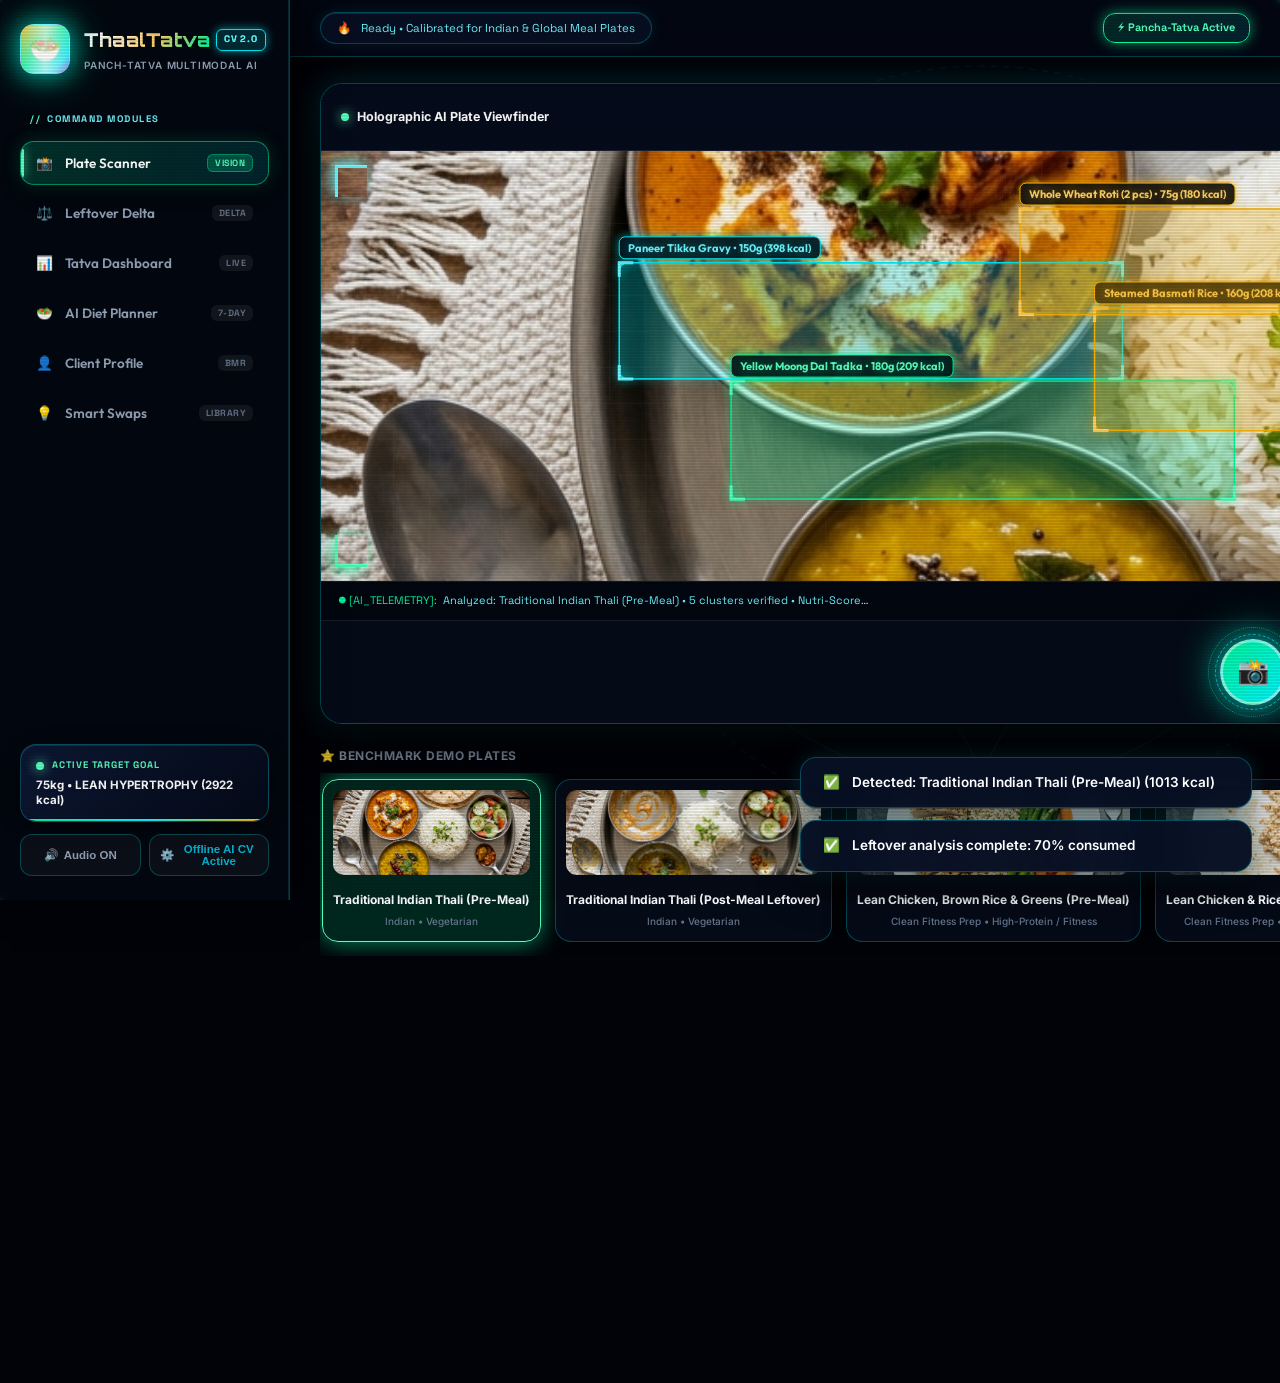
==== commit f7d3e2f8: "feat(ui): upgrade to Quantum Cyber-Vedic Neuro-Deck 3.0 with interactive neural matrix, holographic " ====
--- a/index.html
+++ b/index.html
@@ -7,688 +7,743 @@
   <meta name="description" content="AI-powered computer vision meal plate detection, pre vs post-meal leftover consumption tracking, Pancha-Tatva metabolic target calculation, and adaptive diet planning for SIH 2026." />
   
   <!-- Core Design System CSS -->
-  <link rel="stylesheet" href="./static/css/style.css" />
+  <link rel="stylesheet" href="./css/style.css" />
   <link rel="icon" href="data:image/svg+xml,<svg xmlns=%22http://www.w3.org/2000/svg%22 viewBox=%220 0 100 100%22><text y=%22.9em%22 font-size=%2290%22>🥗</text></svg>" />
 </head>
 <body>
 
+  <!-- Futuristic Quantum Neural Particle Canvas & Sacred Geometry Watermark -->
+  <canvas id="neuralMatrixCanvas"></canvas>
+  <div class="yantra-watermark"></div>
+
   <!-- Celebration Confetti Canvas -->
   <canvas id="celebrationCanvas"></canvas>
 
-  <!-- ==================== HEADER ==================== -->
-  <header class="app-header">
-    <a href="#" class="logo-wrapper" onclick="switchTab('scanner'); return false;">
-      <div class="logo-icon">🥗</div>
-      <div class="logo-text">
-        <h1>ThaalTatva AI <span class="brand-tag">VISION CV</span></h1>
-        <p>Panch-Tatva Nutrition & Biomarker Intelligence</p>
+  <!-- ==================== COMMAND DECK APP SHELL ==================== -->
+  <div class="app-shell">
+
+    <!-- ==================== INTELLIGENCE SIDEBAR ==================== -->
+    <aside class="app-sidebar">
+      <div>
+        <!-- Brand Header -->
+        <div class="sidebar-header">
+          <a href="#" class="brand-badge" onclick="switchTab('scanner'); return false;">
+            <div class="brand-logo-icon">🥗</div>
+            <div class="brand-title">
+              <h2>ThaalTatva <span class="ai-chip">CV 2.0</span></h2>
+              <p>Panch-Tatva Multimodal AI</p>
+            </div>
+          </a>
+        </div>
+
+        <!-- Navigation Hub -->
+        <nav class="sidebar-nav">
+          <div class="nav-section-title">COMMAND MODULES</div>
+          <div class="nav-tabs">
+            <button class="tab-btn active" data-tab="scanner">
+              <div class="tab-btn-content">
+                <span>📸</span>
+                <span>Plate Scanner</span>
+              </div>
+              <span class="tab-tag">Vision</span>
+            </button>
+            <button class="tab-btn" data-tab="consumption">
+              <div class="tab-btn-content">
+                <span>⚖️</span>
+                <span>Leftover Delta</span>
+              </div>
+              <span class="tab-tag">Delta</span>
+            </button>
+            <button class="tab-btn" data-tab="dashboard">
+              <div class="tab-btn-content">
+                <span>📊</span>
+                <span>Tatva Dashboard</span>
+              </div>
+              <span class="tab-tag">Live</span>
+            </button>
+            <button class="tab-btn" data-tab="diet_planner">
+              <div class="tab-btn-content">
+                <span>🥗</span>
+                <span>AI Diet Planner</span>
+              </div>
+              <span class="tab-tag">7-Day</span>
+            </button>
+            <button class="tab-btn" data-tab="client_profile">
+              <div class="tab-btn-content">
+                <span>👤</span>
+                <span>Client Profile</span>
+              </div>
+              <span class="tab-tag">BMR</span>
+            </button>
+            <button class="tab-btn" data-tab="swaps">
+              <div class="tab-btn-content">
+                <span>💡</span>
+                <span>Smart Swaps</span>
+              </div>
+              <span class="tab-tag">Library</span>
+            </button>
+          </div>
+        </nav>
       </div>
-    </a>
-
-    <!-- Live Status Ticker -->
-    <div class="header-status-ticker">
-      <span style="color: var(--tatva-gold);">🔥</span>
-      <span id="headerLiveStatus">Ready • Calibrated for Indian & Global Meal Plates</span>
-    </div>
-
-    <div class="header-actions">
-      <!-- Sound FX Toggle Button -->
-      <button class="sound-toggle-btn" id="soundToggleBtn" onclick="toggleAudioFx()" title="Toggle Synthesized Audio Feedback">
-        <span id="soundToggleIcon">🔊</span>
-        <span id="soundToggleText">Audio FX</span>
-      </button>
-
-      <!-- Client Target Status Badge -->
-      <div class="client-status-badge" id="clientStatusBadge" title="Click to view & edit client targets">
-        <div class="status-dot"></div>
-        <span id="headerClientGoalText">75kg • LEAN HYPERTROPHY (2200 kcal)</span>
-      </div>
-
-      <!-- API Configuration Button -->
-      <button class="api-status-btn" id="openApiKeyBtn" onclick="openApiKeyModal()">
-        <span>⚙️</span>
-        <span id="apiStatusText">Offline AI CV Active</span>
-      </button>
-    </div>
-  </header>
-
-  <!-- ==================== NAVIGATION TABS ==================== -->
-  <nav class="tabs-container">
-    <div class="nav-tabs">
-      <button class="tab-btn active" data-tab="scanner">
-        <span>📸</span> Plate Scanner
-      </button>
-      <button class="tab-btn" data-tab="consumption">
-        <span>⚖️</span> Pre vs Post Leftovers
-      </button>
-      <button class="tab-btn" data-tab="dashboard">
-        <span>📊</span> Panch-Tatva Dashboard
-      </button>
-      <button class="tab-btn" data-tab="diet_planner">
-        <span>🥗</span> AI Diet Planner & 7-Day Matrix
-      </button>
-      <button class="tab-btn" data-tab="client_profile">
-        <span>👤</span> Client Profile & BMR
-      </button>
-      <button class="tab-btn" data-tab="swaps">
-        <span>💡</span> Smart Swaps
-      </button>
-    </div>
-  </nav>
-
-  <!-- ==================== MAIN CONTENT PANES ==================== -->
-  <main class="main-content">
-
-    <!-- ==================== TAB 1: PLATE SCANNER ==================== -->
-    <section class="tab-pane active" id="scannerPane">
-      <div class="grid-2col">
-        <!-- Left: Holographic Camera Viewport & Presets -->
-        <div>
-          <div class="camera-viewport-card">
-            <div class="viewport-toolbar">
-              <span style="font-size: 12px; font-weight: 700; color: #fff; display: flex; align-items: center; gap: 8px;">
-                <span class="status-dot"></span> Holographic AI Plate Viewfinder
-              </span>
-              <div style="display: flex; gap: 8px;">
-                <button class="btn-icon" id="startCameraBtn" title="Toggle Live Webcam Feed">📷</button>
-                <button class="btn-icon" id="switchCameraBtn" title="Switch Camera (Front/Rear)">🔄</button>
-                <button class="btn-icon" id="uploadTriggerBtn" title="Upload Plate Photo">📁</button>
-                <input type="file" id="plateFileInput" accept="image/*" style="display: none;" />
-              </div>
-            </div>
-
-            <div class="canvas-wrapper">
-              <!-- Holographic Corner Reticles -->
-              <div class="hud-corner hud-corner-tl"></div>
-              <div class="hud-corner hud-corner-tr"></div>
-              <div class="hud-corner hud-corner-bl"></div>
-              <div class="hud-corner hud-corner-br"></div>
-
-              <!-- Media Feed -->
-              <video id="cameraVideo" playsinline autoplay muted></video>
-              <img id="plateImageDisplay" src="./static/images/presets/indian_thali_pre.jpg" alt="Active Food Plate" />
-              <canvas id="detectionCanvas"></canvas>
-              <div class="scan-beam" id="scanBeam"></div>
-            </div>
-
-            <!-- Real-time Live CV Telemetry Feed -->
-            <div class="telemetry-ticker">
-              <div style="display: flex; align-items: center; gap: 6px;">
-                <span style="color: var(--tatva-emerald);">● [AI_TELEMETRY]:</span>
-                <span class="telemetry-text" id="telemetryFeedText">Visual segmentation engine online • 0-1000 coordinate space active</span>
-              </div>
-              <span id="fpsCounter" style="color: var(--text-muted); font-size: 10px;">60 FPS</span>
-            </div>
-
-            <div class="shutter-bar">
-              <button class="shutter-btn" id="shutterBtn" title="Capture / Re-analyze Plate">📸</button>
-            </div>
-          </div>
-
-          <!-- Benchmark Preset Plate Selector -->
-          <div class="preset-section">
-            <div style="display: flex; justify-content: space-between; align-items: center; margin-bottom: 8px;">
-              <span style="font-size: 12px; font-weight: 700; color: var(--text-secondary); text-transform: uppercase; letter-spacing: 0.5px;">
-                ⭐ BENCHMARK DEMO PLATES
-              </span>
-              <span style="font-size: 11px; color: var(--tatva-cyan);">Instant Multimodal Analysis</span>
-            </div>
-            <div class="preset-carousel" id="presetCarousel">
-              <!-- Dynamically populated -->
-            </div>
-          </div>
+
+      <!-- Sidebar Footer Widgets -->
+      <div class="sidebar-footer">
+        <!-- Client Target Status Badge -->
+        <div class="client-status-badge" id="clientStatusBadge" title="Click to view & edit client targets">
+          <div class="client-badge-header">
+            <div class="status-dot"></div>
+            <span class="client-badge-label">Active Target Goal</span>
+          </div>
+          <div class="client-badge-value" id="headerClientGoalText">75kg • LEAN HYPERTROPHY (2200 kcal)</div>
         </div>
 
-        <!-- Right: Real-Time Nutrition Breakdown -->
-        <div>
-          <div class="glass-card highlight">
-            <div class="card-header">
-              <div>
-                <h2 class="card-title" id="detectedMealTitle">Traditional Indian Thali</h2>
-                <p id="detectedMealDesc" style="font-size: 11.5px; color: var(--text-secondary); margin-top: 3px;">
-                  Vegetarian • Balanced Diet — Wholesome Indian platter.
-                </p>
-              </div>
-              <div style="display: flex; align-items: center; gap: 8px;">
-                <span class="card-badge" id="detectedGlycemicLoad">Glycemic Load: 24 (Moderate)</span>
-                <span class="nutri-score-badge A" id="detectedNutriScore" title="Nutri-Score">A</span>
-              </div>
-            </div>
-
-            <!-- Macro Pills -->
-            <div class="macro-pill-row">
-              <div class="macro-pill cals">
-                <div class="macro-label">⚡ ऊर्जा • Ūrjā (Energy)</div>
-                <div class="macro-value" id="plateTotalCals">680</div>
-                <div class="macro-unit">kcal</div>
-              </div>
-              <div class="macro-pill protein">
-                <div class="macro-label">🥩 प्रथिन • Prathina (Protein)</div>
-                <div class="macro-value" id="plateTotalProtein">29.4g</div>
-                <div class="macro-unit">31% goal</div>
-              </div>
-              <div class="macro-pill carbs">
-                <div class="macro-label">🌾 कार्बोज • Kārboja (Carbs)</div>
-                <div class="macro-value" id="plateTotalCarbs">84.2g</div>
-                <div class="macro-unit">net carbs</div>
-              </div>
-              <div class="macro-pill fat">
-                <div class="macro-label">🥑 स्नेह • Sneha (Fats)</div>
-                <div class="macro-value" id="plateTotalFat">24.5g</div>
-                <div class="macro-unit">healthy lipids</div>
-              </div>
-            </div>
-
-            <!-- Itemized Food Detection List with Sliders -->
-            <div style="margin-bottom: 12px; display: flex; justify-content: space-between; align-items: center;">
-              <span style="font-size: 12px; font-weight: 700; color: #fff; text-transform: uppercase; letter-spacing: 0.5px;">
-                Detected Food Clusters & Gram Slider
-              </span>
-              <span style="font-size: 11px; color: var(--tatva-cyan);">Drag sliders for real-time recalculation</span>
-            </div>
-
-            <div class="food-items-list" id="plateFoodItemsList">
-              <!-- Dynamically rendered -->
-            </div>
-
-            <!-- Action Buttons -->
-            <div style="margin-top: 20px; display: flex; gap: 10px;">
-              <button class="btn" style="flex: 1;" onclick="switchTab('consumption')">
-                <span>⚖️</span> Compare Pre vs Post Leftovers
-              </button>
-            </div>
-          </div>
-        </div>
-      </div>
-    </section>
-
-    <!-- ==================== TAB 2: LEFTOVER CONSUMPTION TRACKER ==================== -->
-    <section class="tab-pane" id="consumptionPane">
-      <div class="glass-card gold-highlight" style="margin-bottom: 20px;">
-        <div class="card-header">
-          <div>
-            <h2 class="card-title">
-              <span>⚖️</span> Pre vs Post Leftover Consumption Delta Engine
-            </h2>
-            <p style="font-size: 12px; color: var(--text-secondary); margin-top: 3px;">
-              Quantify <strong>exact net nutrients consumed</strong> by analyzing plate leftover volume and density differentials.
-            </p>
-          </div>
-          <span class="card-badge" style="background: rgba(245,158,11,0.15); color: #fbbf24; border-color: var(--tatva-gold);">
-            Biomarker Intake Calculator
-          </span>
-        </div>
-
-        <!-- Mode Selectors: Interactive Split Lens vs Dual Split -->
-        <div style="display: flex; justify-content: space-between; align-items: center; margin-bottom: 14px; flex-wrap: wrap; gap: 10px;">
-          <div style="display: flex; gap: 12px; align-items: center;">
-            <label class="form-label" style="margin: 0;">Pre-Meal Plate:</label>
-            <select class="form-control" id="preMealPresetSelect" style="width: auto; padding: 5px 10px; font-size: 12px;">
-              <option value="./static/images/presets/indian_thali_pre.jpg">Indian Thali (Pre-Meal)</option>
-              <option value="./static/images/presets/chicken_rice_pre.jpg">Chicken & Rice (Pre-Meal)</option>
-              <option value="./static/images/presets/salmon_bowl_pre.jpg">Salmon Quinoa Bowl</option>
-              <option value="./static/images/presets/mediterranean_salad.jpg">Mediterranean Salad</option>
-              <option value="./static/images/presets/fitness_oatmeal.jpg">Fitness Oatmeal Bowl</option>
-            </select>
-          </div>
-          <div style="display: flex; gap: 12px; align-items: center;">
-            <label class="form-label" style="margin: 0;">Post-Meal Plate (Leftovers):</label>
-            <select class="form-control" id="postMealPresetSelect" style="width: auto; padding: 5px 10px; font-size: 12px;">
-              <option value="./static/images/presets/indian_thali_post.jpg">Indian Thali (Post Leftovers)</option>
-              <option value="./static/images/presets/chicken_rice_post.jpg">Chicken & Rice (Post Leftovers)</option>
-            </select>
-          </div>
-        </div>
-
-        <!-- Interactive Draggable Split-Lens Viewer -->
-        <div class="split-lens-container" id="splitLensContainer">
-          <!-- Pre Layer (Underneath) -->
-          <div class="split-lens-pre-layer">
-            <span class="split-lens-badge left">Served Plate (Pre 100%)</span>
-            <img id="splitLensPreImg" src="./static/images/presets/indian_thali_pre.jpg" alt="Served Plate Pre" />
-          </div>
-
-          <!-- Post Layer (Overlaid with variable width) -->
-          <div class="split-lens-post-layer" id="splitLensPostLayer">
-            <span class="split-lens-badge right">Leftover Plate (Post)</span>
-            <img id="splitLensPostImg" src="./static/images/presets/indian_thali_post.jpg" alt="Leftover Plate Post" />
-          </div>
-
-          <!-- Draggable Divider Handle -->
-          <div class="split-lens-handle" id="splitLensHandle">
-            <div class="split-lens-handle-btn">◀ ▶</div>
-          </div>
-        </div>
-        <p style="text-align: center; font-size: 11px; color: var(--tatva-cyan); margin-bottom: 16px;">
-          👆 Drag the slider left & right to interactively inspect pre vs post leftover delta
-        </p>
-
-        <div style="display: flex; justify-content: center; margin-bottom: 20px;">
-          <button class="btn btn-gold" id="runComparisonBtn" style="padding: 12px 28px; font-size: 14px;">
-            <span>⚡</span> Compute Exact Consumed Nutrients
+        <!-- Audio & API Controls -->
+        <div class="sidebar-controls-row">
+          <button class="sound-toggle-btn" id="soundToggleBtn" onclick="toggleAudioFx()" title="Toggle Synthesized Audio Feedback">
+            <span id="soundToggleIcon">🔊</span>
+            <span id="soundToggleText">Audio FX</span>
           </button>
-        </div>
-
-        <!-- Consumed Overview Banner -->
-        <div class="consumption-meter-card">
-          <div class="meter-title">
-            <h3>Net Intake Summary</h3>
-            <p id="consumedAdherenceDesc">Client consumed all protein & dal; left 50% rice unconsumed.</p>
-            <div style="display: flex; gap: 14px; margin-top: 10px; font-size: 12px;">
-              <span style="color: #67e8f9;">Initial Served: <strong id="initialCalsStat">680 kcal</strong></span>
-              <span style="color: #f59e0b;">Leftover Unconsumed: <strong id="leftoverPctStat">17.1%</strong> (<span id="savedCalsStat">116 kcal</span> not ingested)</span>
-            </div>
-          </div>
-          <div style="text-align: right;">
-            <div class="meter-stat-big" id="consumedPctStat">82.9%</div>
-            <div style="font-size: 12px; color: var(--text-secondary); font-weight: 600; text-transform: uppercase;">
-              Plate Consumed (<span id="consumedCalsStat">564 kcal</span>)
-            </div>
-          </div>
-        </div>
-
-        <!-- Consumed Macros Row -->
-        <div class="macro-pill-row">
-          <div class="macro-pill protein">
-            <div class="macro-label">🥩 प्रथिन • Prathina (Protein)</div>
-            <div class="macro-value" id="consumedProteinStat">28.1g</div>
-          </div>
-          <div class="macro-pill carbs">
-            <div class="macro-label">🌾 कार्बोज • Kārboja (Carbs)</div>
-            <div class="macro-value" id="consumedCarbsStat">61.5g</div>
-          </div>
-          <div class="macro-pill fat">
-            <div class="macro-label">🥑 स्नेह • Sneha (Fats)</div>
-            <div class="macro-value" id="consumedFatStat">22.8g</div>
-          </div>
-          <div class="macro-pill cals">
-            <div class="macro-label">🌿 रुक्षांश • Rūkṣāṃśa (Fiber)</div>
-            <div class="macro-value" id="consumedFiberStat">5.9g</div>
-          </div>
-        </div>
-
-        <!-- Delta Table -->
-        <div style="overflow-x: auto; margin-top: 16px;">
-          <table class="delta-table">
-            <thead>
-              <tr>
-                <th>Food Item</th>
-                <th>Served (Pre)</th>
-                <th>Leftover (Post)</th>
-                <th>Exact Consumed</th>
-                <th>Net Calories</th>
-                <th>Macros (P • C • F)</th>
-              </tr>
-            </thead>
-            <tbody id="consumedDeltaTableBody">
-              <!-- Dynamically rendered -->
-            </tbody>
-          </table>
-        </div>
-
-        <!-- Log to Diary Action -->
-        <div style="margin-top: 24px; padding: 16px; background: rgba(255,255,255,0.03); border-radius: 12px; display: flex; justify-content: space-between; align-items: center; flex-wrap: wrap; gap: 12px;">
-          <div style="display: flex; align-items: center; gap: 12px;">
-            <span style="font-size: 12.5px; font-weight: 700; color: #fff;">Record to Daily Timeline:</span>
-            <select class="form-control" id="logMealTypeSelect" style="width: auto; padding: 6px 12px;">
-              <option value="Lunch" selected>Lunch</option>
-              <option value="Breakfast">Breakfast</option>
-              <option value="Dinner">Dinner</option>
-              <option value="Snacks">Snacks</option>
-            </select>
-          </div>
-          <button class="btn" id="logConsumedMealBtn">
-            <span>📝</span> Log Net Consumed Intake to Today's Diary
+
+          <button class="api-status-btn" id="openApiKeyBtn" onclick="openApiKeyModal()">
+            <span>⚙️</span>
+            <span id="apiStatusText">Offline AI</span>
           </button>
         </div>
       </div>
-    </section>
-
-    <!-- ==================== TAB 3: PANCH-TATVA DASHBOARD ==================== -->
-    <section class="tab-pane" id="dashboardPane">
-      <!-- Radial Progress Grid (5 Tatvas + Water) -->
-      <div class="budget-radial-grid">
-        <!-- Calories (Urja) -->
-        <div class="radial-gauge-card">
-          <div class="gauge-title"><span>⚡</span> ऊर्जा • Ūrjā (Energy)</div>
-          <div class="gauge-svg-wrap">
-            <svg class="gauge-svg" viewBox="0 0 100 100">
-              <circle class="gauge-circle-bg" cx="50" cy="50" r="38"></circle>
-              <circle class="gauge-circle-progress cals" id="calRing" cx="50" cy="50" r="38"></circle>
-            </svg>
-            <div class="gauge-center-text" id="dashCalVal">0</div>
-          </div>
-          <div class="gauge-sub" id="dashCalSub">of 2200 kcal</div>
+    </aside>
+
+    <!-- ==================== MAIN COMMAND WORKSPACE ==================== -->
+    <div class="app-main-deck">
+
+      <!-- Top Floating Telemetry Bar -->
+      <header class="top-telemetry-bar">
+        <div class="header-status-ticker">
+          <span style="color: var(--tatva-gold);">🔥</span>
+          <span id="headerLiveStatus">Ready • Calibrated for Indian & Global Meal Plates</span>
         </div>
 
-        <!-- Protein (Prathina) -->
-        <div class="radial-gauge-card">
-          <div class="gauge-title"><span>🥩</span> प्रथिन • Prathina (Protein)</div>
-          <div class="gauge-svg-wrap">
-            <svg class="gauge-svg" viewBox="0 0 100 100">
-              <circle class="gauge-circle-bg" cx="50" cy="50" r="38"></circle>
-              <circle class="gauge-circle-progress protein" id="proteinRing" cx="50" cy="50" r="38"></circle>
-            </svg>
-            <div class="gauge-center-text" id="dashProteinVal">0g</div>
-          </div>
-          <div class="gauge-sub" id="dashProteinSub">of 140g</div>
+        <div class="top-telemetry-right">
+          <div class="quick-action-pill">
+            <span>⚡ Pancha-Tatva Active</span>
+          </div>
         </div>
-
-        <!-- Carbs (Karboja) -->
-        <div class="radial-gauge-card">
-          <div class="gauge-title"><span>🌾</span> कार्बोज • Kārboja (Carbs)</div>
-          <div class="gauge-svg-wrap">
-            <svg class="gauge-svg" viewBox="0 0 100 100">
-              <circle class="gauge-circle-bg" cx="50" cy="50" r="38"></circle>
-              <circle class="gauge-circle-progress carbs" id="carbsRing" cx="50" cy="50" r="38"></circle>
-            </svg>
-            <div class="gauge-center-text" id="dashCarbsVal">0g</div>
-          </div>
-          <div class="gauge-sub" id="dashCarbsSub">of 240g</div>
-        </div>
-
-        <!-- Fat (Sneha) -->
-        <div class="radial-gauge-card">
-          <div class="gauge-title"><span>🥑</span> स्नेह • Sneha (Fats)</div>
-          <div class="gauge-svg-wrap">
-            <svg class="gauge-svg" viewBox="0 0 100 100">
-              <circle class="gauge-circle-bg" cx="50" cy="50" r="38"></circle>
-              <circle class="gauge-circle-progress fat" id="fatRing" cx="50" cy="50" r="38"></circle>
-            </svg>
-            <div class="gauge-center-text" id="dashFatVal">0g</div>
-          </div>
-          <div class="gauge-sub" id="dashFatSub">of 65g</div>
-        </div>
-
-        <!-- Fiber (Rukshamsha) -->
-        <div class="radial-gauge-card">
-          <div class="gauge-title"><span>🌿</span> रुक्षांश • Rūkṣāṃśa (Fiber)</div>
-          <div class="gauge-svg-wrap">
-            <svg class="gauge-svg" viewBox="0 0 100 100">
-              <circle class="gauge-circle-bg" cx="50" cy="50" r="38"></circle>
-              <circle class="gauge-circle-progress fiber" id="fiberRing" cx="50" cy="50" r="38"></circle>
-            </svg>
-            <div class="gauge-center-text" id="dashFiberVal">0g</div>
-          </div>
-          <div class="gauge-sub" id="dashFiberSub">of 30g</div>
-        </div>
-
-        <!-- Water (Jala) -->
-        <div class="radial-gauge-card">
-          <div class="gauge-title"><span>💧</span> जल • Jala (Hydration)</div>
-          <div style="font-family: var(--font-heading); font-size: 26px; font-weight: 800; color: #38bdf8; margin: 16px 0 6px;" id="dashWaterVal">
-            1.5L
-          </div>
-          <div class="gauge-sub" id="dashWaterSub">Target: 3.0L</div>
-          <button class="btn btn-secondary" id="addWaterBtn" style="padding: 5px 12px; font-size: 11px; margin-top: 8px;">+250ml Water</button>
-        </div>
-      </div>
-
-      <!-- Meal Diary Timeline -->
-      <div class="glass-card">
-        <div class="card-header">
-          <h3 class="card-title">
-            <span>📅</span> Today's Intake Timeline
-          </h3>
-          <div style="display: flex; gap: 8px;">
-            <button class="btn btn-secondary" id="resetDiaryBtn" style="padding: 6px 12px; font-size: 11px;">Reset Day</button>
-            <button class="btn" onclick="switchTab('diet_planner')" style="padding: 6px 12px; font-size: 11px;">Get AI Next Meal</button>
-          </div>
-        </div>
-
-        <div class="timeline-list" id="dailyMealTimeline">
-          <!-- Dynamically populated -->
-        </div>
-      </div>
-    </section>
-
-    <!-- ==================== TAB 4: AI DIET PLANNER & 7-DAY MATRIX ==================== -->
-    <section class="tab-pane" id="diet_plannerPane">
-      <!-- Real-Time Next Meal Recommender -->
-      <div class="glass-card highlight" style="margin-bottom: 24px;">
-        <div class="card-header">
-          <div>
-            <h3 class="card-title">
-              <span>🤖</span> Adaptive AI Next-Meal Recommender
-            </h3>
-            <p style="font-size: 11.5px; color: var(--text-secondary); margin-top: 2px;">
-              Formulated to close your remaining calorie & protein deficit today.
+      </header>
+
+      <!-- Main View Content Area -->
+      <main class="main-content">
+
+        <!-- ==================== TAB 1: PLATE SCANNER ==================== -->
+        <section class="tab-pane active" id="scannerPane">
+          <div class="grid-2col">
+            <!-- Left: Holographic Camera Viewport & Presets -->
+            <div>
+              <div class="camera-viewport-card">
+                <div class="viewport-toolbar">
+                  <span style="font-size: 12.5px; font-weight: 700; color: #fff; display: flex; align-items: center; gap: 8px;">
+                    <span class="status-dot"></span> Holographic AI Plate Viewfinder
+                  </span>
+                  <div style="display: flex; gap: 8px;">
+                    <button class="btn-icon" id="startCameraBtn" title="Toggle Live Webcam Feed">📷</button>
+                    <button class="btn-icon" id="switchCameraBtn" title="Switch Camera (Front/Rear)">🔄</button>
+                    <button class="btn-icon" id="uploadTriggerBtn" title="Upload Plate Photo">📁</button>
+                    <input type="file" id="plateFileInput" accept="image/*" style="display: none;" />
+                  </div>
+                </div>
+
+                <div class="canvas-wrapper">
+                  <!-- Holographic Corner Reticles -->
+                  <div class="hud-corner hud-corner-tl"></div>
+                  <div class="hud-corner hud-corner-tr"></div>
+                  <div class="hud-corner hud-corner-bl"></div>
+                  <div class="hud-corner hud-corner-br"></div>
+
+                  <!-- Media Feed -->
+                  <video id="cameraVideo" playsinline autoplay muted></video>
+                  <img id="plateImageDisplay" src="./images/presets/indian_thali_pre.jpg" alt="Active Food Plate" />
+                  <canvas id="detectionCanvas"></canvas>
+                  <div class="scan-beam" id="scanBeam"></div>
+                </div>
+
+                <!-- Real-time Live CV Telemetry Feed -->
+                <div class="telemetry-ticker">
+                  <div style="display: flex; align-items: center; gap: 6px;">
+                    <span style="color: var(--tatva-emerald);">● [AI_TELEMETRY]:</span>
+                    <span class="telemetry-text" id="telemetryFeedText">Visual segmentation engine online • 0-1000 coordinate space active</span>
+                  </div>
+                  <span id="fpsCounter" style="color: var(--text-muted); font-size: 10px;">60 FPS</span>
+                </div>
+
+                <div class="shutter-bar">
+                  <button class="shutter-btn" id="shutterBtn" title="Capture / Re-analyze Plate">📸</button>
+                </div>
+              </div>
+
+              <!-- Benchmark Preset Plate Selector -->
+              <div class="preset-section">
+                <div style="display: flex; justify-content: space-between; align-items: center; margin-bottom: 8px;">
+                  <span style="font-size: 12px; font-weight: 700; color: var(--text-secondary); text-transform: uppercase; letter-spacing: 0.5px;">
+                    ⭐ BENCHMARK DEMO PLATES
+                  </span>
+                  <span style="font-size: 11px; color: var(--tatva-cyan); font-weight: 600;">Instant Multimodal Analysis</span>
+                </div>
+                <div class="preset-carousel" id="presetCarousel">
+                  <!-- Dynamically populated -->
+                </div>
+              </div>
+            </div>
+
+            <!-- Right: Real-Time Nutrition Breakdown -->
+            <div>
+              <div class="glass-card highlight">
+                <div class="card-header">
+                  <div>
+                    <h2 class="card-title" id="detectedMealTitle">Traditional Indian Thali</h2>
+                    <p id="detectedMealDesc" style="font-size: 12px; color: var(--text-secondary); margin-top: 4px;">
+                      Vegetarian • Balanced Diet — Wholesome Indian platter.
+                    </p>
+                  </div>
+                  <div style="display: flex; align-items: center; gap: 8px;">
+                    <span class="card-badge" id="detectedGlycemicLoad">Glycemic Load: 24 (Moderate)</span>
+                    <span class="nutri-score-badge A" id="detectedNutriScore" title="Nutri-Score">A</span>
+                  </div>
+                </div>
+
+                <!-- Macro Pills -->
+                <div class="macro-pill-row">
+                  <div class="macro-pill cals">
+                    <div class="macro-label">⚡ ऊर्जा • Ūrjā (Energy)</div>
+                    <div class="macro-value" id="plateTotalCals">680</div>
+                    <div class="macro-unit">kcal</div>
+                  </div>
+                  <div class="macro-pill protein">
+                    <div class="macro-label">🥩 प्रथिन • Prathina (Protein)</div>
+                    <div class="macro-value" id="plateTotalProtein">29.4g</div>
+                    <div class="macro-unit">31% goal</div>
+                  </div>
+                  <div class="macro-pill carbs">
+                    <div class="macro-label">🌾 कार्बोज • Kārboja (Carbs)</div>
+                    <div class="macro-value" id="plateTotalCarbs">84.2g</div>
+                    <div class="macro-unit">net carbs</div>
+                  </div>
+                  <div class="macro-pill fat">
+                    <div class="macro-label">🥑 स्नेह • Sneha (Fats)</div>
+                    <div class="macro-value" id="plateTotalFat">24.5g</div>
+                    <div class="macro-unit">healthy lipids</div>
+                  </div>
+                </div>
+
+                <!-- Itemized Food Detection List with Sliders -->
+                <div style="margin-bottom: 12px; display: flex; justify-content: space-between; align-items: center;">
+                  <span style="font-size: 12px; font-weight: 700; color: #fff; text-transform: uppercase; letter-spacing: 0.5px;">
+                    Detected Food Clusters & Gram Slider
+                  </span>
+                  <span style="font-size: 11px; color: var(--tatva-cyan); font-weight: 600;">Drag sliders for real-time recalculation</span>
+                </div>
+
+                <div class="food-items-list" id="plateFoodItemsList">
+                  <!-- Dynamically rendered -->
+                </div>
+
+                <!-- Action Buttons -->
+                <div style="margin-top: 22px; display: flex; gap: 10px;">
+                  <button class="btn" style="flex: 1;" onclick="switchTab('consumption')">
+                    <span>⚖️</span> Compare Pre vs Post Leftovers
+                  </button>
+                </div>
+              </div>
+            </div>
+          </div>
+        </section>
+
+        <!-- ==================== TAB 2: LEFTOVER CONSUMPTION TRACKER ==================== -->
+        <section class="tab-pane" id="consumptionPane">
+          <div class="glass-card gold-highlight" style="margin-bottom: 20px;">
+            <div class="card-header">
+              <div>
+                <h2 class="card-title">
+                  <span>⚖️</span> Pre vs Post Leftover Consumption Delta Engine
+                </h2>
+                <p style="font-size: 12px; color: var(--text-secondary); margin-top: 4px;">
+                  Quantify <strong>exact net nutrients consumed</strong> by analyzing plate leftover volume and density differentials.
+                </p>
+              </div>
+              <span class="card-badge" style="background: rgba(245,158,11,0.15); color: #fbbf24; border-color: var(--tatva-gold);">
+                Biomarker Intake Calculator
+              </span>
+            </div>
+
+            <!-- Mode Selectors: Interactive Split Lens vs Dual Split -->
+            <div style="display: flex; justify-content: space-between; align-items: center; margin-bottom: 16px; flex-wrap: wrap; gap: 12px;">
+              <div style="display: flex; gap: 12px; align-items: center;">
+                <label class="form-label" style="margin: 0;">Pre-Meal Plate:</label>
+                <select class="form-control" id="preMealPresetSelect" style="width: auto; padding: 6px 12px; font-size: 12px;">
+                  <option value="./images/presets/indian_thali_pre.jpg">Indian Thali (Pre-Meal)</option>
+                  <option value="./images/presets/chicken_rice_pre.jpg">Chicken & Rice (Pre-Meal)</option>
+                  <option value="./images/presets/salmon_bowl_pre.jpg">Salmon Quinoa Bowl</option>
+                  <option value="./images/presets/mediterranean_salad.jpg">Mediterranean Salad</option>
+                  <option value="./images/presets/fitness_oatmeal.jpg">Fitness Oatmeal Bowl</option>
+                </select>
+              </div>
+              <div style="display: flex; gap: 12px; align-items: center;">
+                <label class="form-label" style="margin: 0;">Post-Meal Plate (Leftovers):</label>
+                <select class="form-control" id="postMealPresetSelect" style="width: auto; padding: 6px 12px; font-size: 12px;">
+                  <option value="./images/presets/indian_thali_post.jpg">Indian Thali (Post Leftovers)</option>
+                  <option value="./images/presets/chicken_rice_post.jpg">Chicken & Rice (Post Leftovers)</option>
+                </select>
+              </div>
+            </div>
+
+            <!-- Interactive Draggable Split-Lens Viewer -->
+            <div class="split-lens-container" id="splitLensContainer">
+              <!-- Pre Layer (Underneath) -->
+              <div class="split-lens-pre-layer">
+                <span class="split-lens-badge left">Served Plate (Pre 100%)</span>
+                <img id="splitLensPreImg" src="./images/presets/indian_thali_pre.jpg" alt="Served Plate Pre" />
+              </div>
+
+              <!-- Post Layer (Overlaid with variable width) -->
+              <div class="split-lens-post-layer" id="splitLensPostLayer">
+                <span class="split-lens-badge right">Leftover Plate (Post)</span>
+                <img id="splitLensPostImg" src="./images/presets/indian_thali_post.jpg" alt="Leftover Plate Post" />
+              </div>
+
+              <!-- Draggable Divider Handle -->
+              <div class="split-lens-handle" id="splitLensHandle">
+                <div class="split-lens-handle-btn">◀ ▶</div>
+              </div>
+            </div>
+            <p style="text-align: center; font-size: 11.5px; color: var(--tatva-cyan); margin-bottom: 18px; font-weight: 600;">
+              👆 Drag the slider left & right to interactively inspect pre vs post leftover delta
             </p>
-          </div>
-          <div style="display: flex; align-items: center; gap: 8px;">
-            <span class="card-badge" id="remainingDeficitBadge">Remaining Window: 1400 kcal • 80g Protein</span>
-            <button class="btn btn-secondary" id="refreshNextMealBtn" style="padding: 6px 12px; font-size: 11px;">🔄 Refresh AI</button>
-          </div>
-        </div>
-
-        <div class="recommendation-card-list" id="nextMealRecsList">
-          <!-- Dynamically generated -->
-        </div>
-      </div>
-
-      <!-- 7-Day Personalized Diet Plan -->
-      <div class="glass-card">
-        <div class="card-header">
-          <div>
-            <h3 class="card-title">
-              <span>📋</span> 7-Day Structured Meal Schedule
-            </h3>
-            <p style="font-size: 11.5px; color: var(--text-secondary); margin-top: 2px;">
-              Personalized macro-balanced weekly roadmap tailored to client targets.
-            </p>
-          </div>
-          <div style="display: flex; gap: 10px; align-items: center; flex-wrap: wrap;">
-            <select class="form-control" id="plannerDietTypeSelect" style="width: auto; padding: 6px 12px;">
-              <option value="balanced" selected>Balanced High-Protein</option>
-              <option value="vegetarian">Indian Vegetarian</option>
-              <option value="vegan">100% Plant-Based Vegan</option>
-              <option value="keto">Ketogenic (Low Carb)</option>
-              <option value="diabetic">Diabetic Glycemic Control</option>
-            </select>
-            <button class="btn btn-cyan" id="generate7DayPlanBtn" style="padding: 6px 14px; font-size: 11px;">Generate Plan</button>
-            <button class="btn btn-secondary" id="printDietitianReportBtn" style="padding: 6px 14px; font-size: 11px;">🖨️ Print Report</button>
-          </div>
-        </div>
-
-        <div class="schedule-table-wrap">
-          <table class="schedule-table">
-            <thead>
-              <tr>
-                <th style="width: 12%;">Day / Target</th>
-                <th style="width: 22%;">Breakfast (25%)</th>
-                <th style="width: 26%;">Lunch (35%)</th>
-                <th style="width: 18%;">Evening Snack (15%)</th>
-                <th style="width: 22%;">Dinner (25%)</th>
-              </tr>
-            </thead>
-            <tbody id="dietScheduleTableBody">
+
+            <div style="display: flex; justify-content: center; margin-bottom: 22px;">
+              <button class="btn btn-gold" id="runComparisonBtn" style="padding: 12px 30px; font-size: 14px;">
+                <span>⚡</span> Compute Exact Consumed Nutrients
+              </button>
+            </div>
+
+            <!-- Consumed Overview Banner -->
+            <div class="consumption-meter-card">
+              <div class="meter-title">
+                <h3>Net Intake Summary</h3>
+                <p id="consumedAdherenceDesc" style="font-size: 12px; color: var(--text-secondary); margin-top: 3px;">Client consumed all protein & dal; left 50% rice unconsumed.</p>
+                <div style="display: flex; gap: 16px; margin-top: 10px; font-size: 12.5px; flex-wrap: wrap;">
+                  <span style="color: #67e8f9;">Initial Served: <strong id="initialCalsStat">680 kcal</strong></span>
+                  <span style="color: #f59e0b;">Leftover Unconsumed: <strong id="leftoverPctStat">17.1%</strong> (<span id="savedCalsStat">116 kcal</span> not ingested)</span>
+                </div>
+              </div>
+              <div style="text-align: right;">
+                <div class="meter-stat-big" id="consumedPctStat">82.9%</div>
+                <div style="font-size: 12px; color: var(--text-secondary); font-weight: 700; text-transform: uppercase; margin-top: 4px;">
+                  Plate Consumed (<span id="consumedCalsStat">564 kcal</span>)
+                </div>
+              </div>
+            </div>
+
+            <!-- Consumed Macros Row -->
+            <div class="macro-pill-row">
+              <div class="macro-pill protein">
+                <div class="macro-label">🥩 प्रथिन • Prathina (Protein)</div>
+                <div class="macro-value" id="consumedProteinStat">28.1g</div>
+              </div>
+              <div class="macro-pill carbs">
+                <div class="macro-label">🌾 कार्बोज • Kārboja (Carbs)</div>
+                <div class="macro-value" id="consumedCarbsStat">61.5g</div>
+              </div>
+              <div class="macro-pill fat">
+                <div class="macro-label">🥑 स्नेह • Sneha (Fats)</div>
+                <div class="macro-value" id="consumedFatStat">22.8g</div>
+              </div>
+              <div class="macro-pill cals">
+                <div class="macro-label">🌿 रुक्षांश • Rūkṣāṃśa (Fiber)</div>
+                <div class="macro-value" id="consumedFiberStat">5.9g</div>
+              </div>
+            </div>
+
+            <!-- Delta Table -->
+            <div style="overflow-x: auto; margin-top: 18px;">
+              <table class="delta-table">
+                <thead>
+                  <tr>
+                    <th>Food Item</th>
+                    <th>Served (Pre)</th>
+                    <th>Leftover (Post)</th>
+                    <th>Exact Consumed</th>
+                    <th>Net Calories</th>
+                    <th>Macros (P • C • F)</th>
+                  </tr>
+                </thead>
+                <tbody id="consumedDeltaTableBody">
+                  <!-- Dynamically rendered -->
+                </tbody>
+              </table>
+            </div>
+
+            <!-- Log to Diary Action -->
+            <div style="margin-top: 24px; padding: 18px; background: rgba(255,255,255,0.035); border-radius: 14px; border: 1px solid var(--border-glass); display: flex; justify-content: space-between; align-items: center; flex-wrap: wrap; gap: 14px;">
+              <div style="display: flex; align-items: center; gap: 12px;">
+                <span style="font-size: 13px; font-weight: 700; color: #fff;">Record to Daily Timeline:</span>
+                <select class="form-control" id="logMealTypeSelect" style="width: auto; padding: 7px 14px;">
+                  <option value="Lunch" selected>Lunch</option>
+                  <option value="Breakfast">Breakfast</option>
+                  <option value="Dinner">Dinner</option>
+                  <option value="Snacks">Snacks</option>
+                </select>
+              </div>
+              <button class="btn" id="logConsumedMealBtn">
+                <span>📝</span> Log Net Consumed Intake to Today's Diary
+              </button>
+            </div>
+          </div>
+        </section>
+
+        <!-- ==================== TAB 3: PANCH-TATVA DASHBOARD ==================== -->
+        <section class="tab-pane" id="dashboardPane">
+          <!-- Radial Progress Grid (5 Tatvas + Water) -->
+          <div class="budget-radial-grid">
+            <!-- Calories (Urja) -->
+            <div class="radial-gauge-card">
+              <div class="gauge-title"><span>⚡</span> ऊर्जा • Ūrjā (Energy)</div>
+              <div class="gauge-svg-wrap">
+                <svg class="gauge-svg" viewBox="0 0 100 100">
+                  <circle class="gauge-circle-bg" cx="50" cy="50" r="38"></circle>
+                  <circle class="gauge-circle-progress cals" id="calRing" cx="50" cy="50" r="38"></circle>
+                </svg>
+                <div class="gauge-center-text" id="dashCalVal">0</div>
+              </div>
+              <div class="gauge-sub" id="dashCalSub">of 2200 kcal</div>
+            </div>
+
+            <!-- Protein (Prathina) -->
+            <div class="radial-gauge-card">
+              <div class="gauge-title"><span>🥩</span> प्रथिन • Prathina (Protein)</div>
+              <div class="gauge-svg-wrap">
+                <svg class="gauge-svg" viewBox="0 0 100 100">
+                  <circle class="gauge-circle-bg" cx="50" cy="50" r="38"></circle>
+                  <circle class="gauge-circle-progress protein" id="proteinRing" cx="50" cy="50" r="38"></circle>
+                </svg>
+                <div class="gauge-center-text" id="dashProteinVal">0g</div>
+              </div>
+              <div class="gauge-sub" id="dashProteinSub">of 140g</div>
+            </div>
+
+            <!-- Carbs (Karboja) -->
+            <div class="radial-gauge-card">
+              <div class="gauge-title"><span>🌾</span> कार्बोज • Kārboja (Carbs)</div>
+              <div class="gauge-svg-wrap">
+                <svg class="gauge-svg" viewBox="0 0 100 100">
+                  <circle class="gauge-circle-bg" cx="50" cy="50" r="38"></circle>
+                  <circle class="gauge-circle-progress carbs" id="carbsRing" cx="50" cy="50" r="38"></circle>
+                </svg>
+                <div class="gauge-center-text" id="dashCarbsVal">0g</div>
+              </div>
+              <div class="gauge-sub" id="dashCarbsSub">of 240g</div>
+            </div>
+
+            <!-- Fat (Sneha) -->
+            <div class="radial-gauge-card">
+              <div class="gauge-title"><span>🥑</span> स्नेह • Sneha (Fats)</div>
+              <div class="gauge-svg-wrap">
+                <svg class="gauge-svg" viewBox="0 0 100 100">
+                  <circle class="gauge-circle-bg" cx="50" cy="50" r="38"></circle>
+                  <circle class="gauge-circle-progress fat" id="fatRing" cx="50" cy="50" r="38"></circle>
+                </svg>
+                <div class="gauge-center-text" id="dashFatVal">0g</div>
+              </div>
+              <div class="gauge-sub" id="dashFatSub">of 65g</div>
+            </div>
+
+            <!-- Fiber (Rukshamsha) -->
+            <div class="radial-gauge-card">
+              <div class="gauge-title"><span>🌿</span> रुक्षांश • Rūkṣāṃśa (Fiber)</div>
+              <div class="gauge-svg-wrap">
+                <svg class="gauge-svg" viewBox="0 0 100 100">
+                  <circle class="gauge-circle-bg" cx="50" cy="50" r="38"></circle>
+                  <circle class="gauge-circle-progress fiber" id="fiberRing" cx="50" cy="50" r="38"></circle>
+                </svg>
+                <div class="gauge-center-text" id="dashFiberVal">0g</div>
+              </div>
+              <div class="gauge-sub" id="dashFiberSub">of 30g</div>
+            </div>
+
+            <!-- Water (Jala) -->
+            <div class="radial-gauge-card">
+              <div class="gauge-title"><span>💧</span> जल • Jala (Hydration)</div>
+              <div style="font-family: var(--font-heading); font-size: 28px; font-weight: 800; color: #38bdf8; margin: 16px 0 6px;" id="dashWaterVal">
+                1.5L
+              </div>
+              <div class="gauge-sub" id="dashWaterSub">Target: 3.0L</div>
+              <button class="btn btn-secondary" id="addWaterBtn" style="padding: 6px 14px; font-size: 11.5px; margin-top: 10px;">+250ml Water</button>
+            </div>
+          </div>
+
+          <!-- Meal Diary Timeline -->
+          <div class="glass-card">
+            <div class="card-header">
+              <h3 class="card-title">
+                <span>📅</span> Today's Intake Timeline
+              </h3>
+              <div style="display: flex; gap: 8px;">
+                <button class="btn btn-secondary" id="resetDiaryBtn" style="padding: 7px 14px; font-size: 11.5px;">Reset Day</button>
+                <button class="btn" onclick="switchTab('diet_planner')" style="padding: 7px 14px; font-size: 11.5px;">Get AI Next Meal</button>
+              </div>
+            </div>
+
+            <div class="timeline-list" id="dailyMealTimeline">
               <!-- Dynamically populated -->
-            </tbody>
-          </table>
-        </div>
-
-        <!-- Smart Grocery Shopping Checklist -->
-        <div style="margin-top: 28px;">
-          <div style="display: flex; justify-content: space-between; align-items: center; margin-bottom: 12px;">
-            <h4 style="font-family: var(--font-heading); font-size: 16px; font-weight: 700; color: #fff; display: flex; align-items: center; gap: 8px;">
-              <span>🛒</span> Smart Grocery & Pantry Checklist
-            </h4>
-            <span id="groceryProgressBadge" style="font-size: 11px; color: var(--tatva-emerald); font-weight: 600;">0 of 0 Packed</span>
-          </div>
-          <div class="grid-4col" id="groceryChecklistContainer">
-            <!-- Dynamically populated -->
-          </div>
-        </div>
-      </div>
-    </section>
-
-    <!-- ==================== TAB 5: CLIENT PROFILE & BMR ==================== -->
-    <section class="tab-pane" id="client_profilePane">
-      <div class="grid-2col">
-        <!-- Form -->
-        <div class="glass-card">
-          <div class="card-header">
-            <h3 class="card-title"><span>👤</span> Client Fitness & Metabolic Profile</h3>
-            <span class="card-badge">Mifflin-St Jeor Engine</span>
-          </div>
-
-          <form id="clientProfileForm">
-            <div class="grid-2col" style="gap: 12px;">
-              <div class="form-group">
-                <label class="form-label">Age (Years)</label>
-                <input type="number" class="form-control" id="profileAge" value="25" min="12" max="100" />
-              </div>
-              <div class="form-group">
-                <label class="form-label">Biological Gender</label>
-                <select class="form-control" id="profileGender">
-                  <option value="male" selected>Male</option>
-                  <option value="female">Female</option>
+            </div>
+          </div>
+        </section>
+
+        <!-- ==================== TAB 4: AI DIET PLANNER & 7-DAY MATRIX ==================== -->
+        <section class="tab-pane" id="diet_plannerPane">
+          <!-- Real-Time Next Meal Recommender -->
+          <div class="glass-card highlight" style="margin-bottom: 24px;">
+            <div class="card-header">
+              <div>
+                <h3 class="card-title">
+                  <span>🤖</span> Adaptive AI Next-Meal Recommender
+                </h3>
+                <p style="font-size: 12px; color: var(--text-secondary); margin-top: 3px;">
+                  Formulated to close your remaining calorie & protein deficit today.
+                </p>
+              </div>
+              <div style="display: flex; align-items: center; gap: 10px; flex-wrap: wrap;">
+                <span class="card-badge" id="remainingDeficitBadge">Remaining Window: 1400 kcal • 80g Protein</span>
+                <button class="btn btn-secondary" id="refreshNextMealBtn" style="padding: 7px 14px; font-size: 11.5px;">🔄 Refresh AI</button>
+              </div>
+            </div>
+
+            <div class="recommendation-card-list" id="nextMealRecsList">
+              <!-- Dynamically generated -->
+            </div>
+          </div>
+
+          <!-- 7-Day Personalized Diet Plan -->
+          <div class="glass-card">
+            <div class="card-header">
+              <div>
+                <h3 class="card-title">
+                  <span>📋</span> 7-Day Structured Meal Schedule
+                </h3>
+                <p style="font-size: 12px; color: var(--text-secondary); margin-top: 3px;">
+                  Personalized macro-balanced weekly roadmap tailored to client targets.
+                </p>
+              </div>
+              <div style="display: flex; gap: 10px; align-items: center; flex-wrap: wrap;">
+                <select class="form-control" id="plannerDietTypeSelect" style="width: auto; padding: 7px 14px;">
+                  <option value="balanced" selected>Balanced High-Protein</option>
+                  <option value="vegetarian">Indian Vegetarian</option>
+                  <option value="vegan">100% Plant-Based Vegan</option>
+                  <option value="keto">Ketogenic (Low Carb)</option>
+                  <option value="diabetic">Diabetic Glycemic Control</option>
                 </select>
-              </div>
-            </div>
-
-            <div class="grid-2col" style="gap: 12px;">
-              <div class="form-group">
-                <label class="form-label">Height (cm)</label>
-                <input type="number" class="form-control" id="profileHeight" value="175" min="100" max="240" step="0.5" />
-              </div>
-              <div class="form-group">
-                <label class="form-label">Current Weight (kg)</label>
-                <input type="number" class="form-control" id="profileWeight" value="75.0" min="30" max="250" step="0.5" />
-              </div>
-            </div>
-
-            <div class="grid-2col" style="gap: 12px;">
-              <div class="form-group">
-                <label class="form-label">Target Weight (kg)</label>
-                <input type="number" class="form-control" id="profileTargetWeight" value="72.0" min="30" max="250" step="0.5" />
-              </div>
-              <div class="form-group">
-                <label class="form-label">Physical Activity Level</label>
-                <select class="form-control" id="profileActivity">
-                  <option value="sedentary">Sedentary (Desk job, no gym)</option>
-                  <option value="light">Light (1-3 days/week)</option>
-                  <option value="moderate" selected>Moderate (3-5 days/week)</option>
-                  <option value="very_active">Very Active (6-7 days/week)</option>
-                  <option value="athlete">Athlete (Heavy training 2x/day)</option>
-                </select>
-              </div>
-            </div>
-
-            <div class="form-group">
-              <label class="form-label">Primary Fitness / Health Goal</label>
-              <select class="form-control" id="profileGoal">
-                <option value="lean_hypertrophy" selected>Lean Muscle Hypertrophy (+250 kcal surplus)</option>
-                <option value="moderate_fat_loss">Moderate Fat Loss (-300 kcal deficit)</option>
-                <option value="aggressive_fat_loss">Aggressive Fat Loss (-500 kcal deficit)</option>
-                <option value="maintenance">Weight Maintenance (0 kcal delta)</option>
-                <option value="aggressive_bulk">Clean Bulking (+500 kcal surplus)</option>
-                <option value="diabetic_glycemic_control">Diabetic / Glycemic Control (Low GI, High Fiber)</option>
-                <option value="ketogenic">Ketogenic Diet (High Fat, Low Carb)</option>
-                <option value="dash_hypertension">DASH Diet (Hypertension / Low Sodium)</option>
-                <option value="vegan_muscle">Plant-Powered Vegan Muscle</option>
-              </select>
-            </div>
-
-            <div class="form-group">
-              <label class="form-label">Dietary Preference / Restrictions</label>
-              <select class="form-control" id="profileDietPref">
-                <option value="all" selected>All / Non-Vegetarian & Poultry</option>
-                <option value="vegetarian">Indian Vegetarian (Lacto-Veg)</option>
-                <option value="vegan">100% Vegan (Plant-Only)</option>
-                <option value="high_protein">High-Protein Athlete</option>
-                <option value="gluten_free">Gluten-Free</option>
-              </select>
-            </div>
-
-            <button type="submit" class="btn" style="width: 100%; margin-top: 10px;">
-              <span>💾</span> Save Profile & Recalculate Daily Targets
-            </button>
-          </form>
-        </div>
-
-        <!-- Calculated Metrics Preview -->
-        <div>
-          <div class="glass-card highlight">
+                <button class="btn btn-cyan" id="generate7DayPlanBtn" style="padding: 7px 16px; font-size: 12px;">Generate Plan</button>
+                <button class="btn btn-secondary" id="printDietitianReportBtn" style="padding: 7px 16px; font-size: 12px;">🖨️ Print Report</button>
+              </div>
+            </div>
+
+            <div class="schedule-table-wrap">
+              <table class="schedule-table">
+                <thead>
+                  <tr>
+                    <th style="width: 14%;">Day / Target</th>
+                    <th style="width: 22%;">Breakfast (25%)</th>
+                    <th style="width: 26%;">Lunch (35%)</th>
+                    <th style="width: 18%;">Evening Snack (15%)</th>
+                    <th style="width: 20%;">Dinner (25%)</th>
+                  </tr>
+                </thead>
+                <tbody id="dietScheduleTableBody">
+                  <!-- Dynamically populated -->
+                </tbody>
+              </table>
+            </div>
+
+            <!-- Smart Grocery Shopping Checklist -->
+            <div style="margin-top: 28px;">
+              <div style="display: flex; justify-content: space-between; align-items: center; margin-bottom: 14px;">
+                <h4 style="font-family: var(--font-heading); font-size: 16.5px; font-weight: 700; color: #fff; display: flex; align-items: center; gap: 8px;">
+                  <span>🛒</span> Smart Grocery & Pantry Checklist
+                </h4>
+                <span id="groceryProgressBadge" style="font-size: 11.5px; color: var(--tatva-emerald-bright); font-weight: 700;">0 of 0 Packed</span>
+              </div>
+              <div class="grid-4col" id="groceryChecklistContainer">
+                <!-- Dynamically populated -->
+              </div>
+            </div>
+          </div>
+        </section>
+
+        <!-- ==================== TAB 5: CLIENT PROFILE & BMR ==================== -->
+        <section class="tab-pane" id="client_profilePane">
+          <div class="grid-2col">
+            <!-- Form -->
+            <div class="glass-card">
+              <div class="card-header">
+                <h3 class="card-title"><span>👤</span> Client Fitness & Metabolic Profile</h3>
+                <span class="card-badge">Mifflin-St Jeor Engine</span>
+              </div>
+
+              <form id="clientProfileForm">
+                <div class="grid-2col" style="gap: 14px;">
+                  <div class="form-group">
+                    <label class="form-label">Age (Years)</label>
+                    <input type="number" class="form-control" id="profileAge" value="25" min="12" max="100" />
+                  </div>
+                  <div class="form-group">
+                    <label class="form-label">Biological Gender</label>
+                    <select class="form-control" id="profileGender">
+                      <option value="male" selected>Male</option>
+                      <option value="female">Female</option>
+                    </select>
+                  </div>
+                </div>
+
+                <div class="grid-2col" style="gap: 14px;">
+                  <div class="form-group">
+                    <label class="form-label">Height (cm)</label>
+                    <input type="number" class="form-control" id="profileHeight" value="175" min="100" max="240" step="0.5" />
+                  </div>
+                  <div class="form-group">
+                    <label class="form-label">Current Weight (kg)</label>
+                    <input type="number" class="form-control" id="profileWeight" value="75.0" min="30" max="250" step="0.5" />
+                  </div>
+                </div>
+
+                <div class="grid-2col" style="gap: 14px;">
+                  <div class="form-group">
+                    <label class="form-label">Target Weight (kg)</label>
+                    <input type="number" class="form-control" id="profileTargetWeight" value="72.0" min="30" max="250" step="0.5" />
+                  </div>
+                  <div class="form-group">
+                    <label class="form-label">Physical Activity Level</label>
+                    <select class="form-control" id="profileActivity">
+                      <option value="sedentary">Sedentary (Desk job, no gym)</option>
+                      <option value="light">Light (1-3 days/week)</option>
+                      <option value="moderate" selected>Moderate (3-5 days/week)</option>
+                      <option value="very_active">Very Active (6-7 days/week)</option>
+                      <option value="athlete">Athlete (Heavy training 2x/day)</option>
+                    </select>
+                  </div>
+                </div>
+
+                <div class="form-group">
+                  <label class="form-label">Primary Fitness / Health Goal</label>
+                  <select class="form-control" id="profileGoal">
+                    <option value="lean_hypertrophy" selected>Lean Muscle Hypertrophy (+250 kcal surplus)</option>
+                    <option value="moderate_fat_loss">Moderate Fat Loss (-300 kcal deficit)</option>
+                    <option value="aggressive_fat_loss">Aggressive Fat Loss (-500 kcal deficit)</option>
+                    <option value="maintenance">Weight Maintenance (0 kcal delta)</option>
+                    <option value="aggressive_bulk">Clean Bulking (+500 kcal surplus)</option>
+                    <option value="diabetic_glycemic_control">Diabetic / Glycemic Control (Low GI, High Fiber)</option>
+                    <option value="ketogenic">Ketogenic Diet (High Fat, Low Carb)</option>
+                    <option value="dash_hypertension">DASH Diet (Hypertension / Low Sodium)</option>
+                    <option value="vegan_muscle">Plant-Powered Vegan Muscle</option>
+                  </select>
+                </div>
+
+                <div class="form-group">
+                  <label class="form-label">Dietary Preference / Restrictions</label>
+                  <select class="form-control" id="profileDietPref">
+                    <option value="all" selected>All / Non-Vegetarian & Poultry</option>
+                    <option value="vegetarian">Indian Vegetarian (Lacto-Veg)</option>
+                    <option value="vegan">100% Vegan (Plant-Only)</option>
+                    <option value="high_protein">High-Protein Athlete</option>
+                    <option value="gluten_free">Gluten-Free</option>
+                  </select>
+                </div>
+
+                <button type="submit" class="btn" style="width: 100%; margin-top: 12px; padding: 13px;">
+                  <span>💾</span> Save Profile & Recalculate Daily Targets
+                </button>
+              </form>
+            </div>
+
+            <!-- Calculated Metrics Preview -->
+            <div>
+              <div class="glass-card highlight">
+                <div class="card-header">
+                  <h3 class="card-title"><span>⚡</span> Metabolic & Target Metrics</h3>
+                  <span class="card-badge" id="metricBMICat">Normal Weight</span>
+                </div>
+
+                <div class="grid-2col" style="gap: 14px; margin-bottom: 16px;">
+                  <div class="macro-pill">
+                    <div class="macro-label">Basal Metabolic Rate (BMR)</div>
+                    <div class="macro-value" id="metricBMR">1724 kcal</div>
+                  </div>
+                  <div class="macro-pill">
+                    <div class="macro-label">Daily Expenditure (TDEE)</div>
+                    <div class="macro-value" id="metricTDEE">2672 kcal</div>
+                  </div>
+                </div>
+
+                <div class="macro-pill" style="margin-bottom: 18px; background: rgba(16, 185, 129, 0.12); border-color: var(--tatva-emerald);">
+                  <div class="macro-label" style="color: var(--tatva-emerald-bright);">Recommended Daily Calorie Target</div>
+                  <div class="macro-value" id="metricTargetCals" style="font-size: 26px; color: #fff;">2200 kcal / day</div>
+                </div>
+
+                <!-- Target Macros Breakdown -->
+                <div style="font-size: 12px; font-weight: 700; color: #fff; margin-bottom: 12px; letter-spacing: 0.5px;">OPTIMAL TARGET MACRO SPLIT (PANCHA-TATVA)</div>
+                <div style="display: flex; flex-direction: column; gap: 10px;">
+                  <div style="display: flex; justify-content: space-between; padding: 10px 14px; background: rgba(255,255,255,0.035); border-radius: 10px; border: 1px solid var(--border-glass);">
+                    <span style="color: #22d3ee; font-weight: 700;">🥩 प्रथिन • Prathina (Daily Protein):</span>
+                    <strong id="metricTargetProtein" style="color: #fff;">140.0g (25.5%)</strong>
+                  </div>
+                  <div style="display: flex; justify-content: space-between; padding: 10px 14px; background: rgba(255,255,255,0.035); border-radius: 10px; border: 1px solid var(--border-glass);">
+                    <span style="color: #fbbf24; font-weight: 700;">🌾 कार्बोज • Kārboja (Daily Carbs):</span>
+                    <strong id="metricTargetCarbs" style="color: #fff;">240.0g (43.6%)</strong>
+                  </div>
+                  <div style="display: flex; justify-content: space-between; padding: 10px 14px; background: rgba(255,255,255,0.035); border-radius: 10px; border: 1px solid var(--border-glass);">
+                    <span style="color: #fb7185; font-weight: 700;">🥑 स्नेह • Sneha (Daily Healthy Fats):</span>
+                    <strong id="metricTargetFat" style="color: #fff;">65.0g (26.6%)</strong>
+                  </div>
+                  <div style="display: flex; justify-content: space-between; padding: 10px 14px; background: rgba(255,255,255,0.035); border-radius: 10px; border: 1px solid var(--border-glass);">
+                    <span style="color: #a78bfa; font-weight: 700;">🌿 रुक्षांश • Rūkṣāṃśa (Dietary Fiber):</span>
+                    <strong id="metricTargetFiber" style="color: #fff;">30.8g</strong>
+                  </div>
+                  <div style="display: flex; justify-content: space-between; padding: 10px 14px; background: rgba(255,255,255,0.035); border-radius: 10px; border: 1px solid var(--border-glass);">
+                    <span style="color: #38bdf8; font-weight: 700;">💧 जल • Jala (Daily Hydration):</span>
+                    <strong id="metricTargetWater" style="color: #fff;">2.6 L</strong>
+                  </div>
+                </div>
+              </div>
+            </div>
+          </div>
+        </section>
+
+        <!-- ==================== TAB 6: SMART SWAPS ==================== -->
+        <section class="tab-pane" id="swapsPane">
+          <div class="glass-card">
             <div class="card-header">
-              <h3 class="card-title"><span>⚡</span> Metabolic & Target Metrics</h3>
-              <span class="card-badge" id="metricBMICat">Normal Weight</span>
-            </div>
-
-            <div class="grid-2col" style="gap: 12px; margin-bottom: 16px;">
-              <div class="macro-pill">
-                <div class="macro-label">Basal Metabolic Rate (BMR)</div>
-                <div class="macro-value" id="metricBMR">1724 kcal</div>
-              </div>
-              <div class="macro-pill">
-                <div class="macro-label">Daily Expenditure (TDEE)</div>
-                <div class="macro-value" id="metricTDEE">2672 kcal</div>
-              </div>
-            </div>
-
-            <div class="macro-pill" style="margin-bottom: 16px; background: rgba(16, 185, 129, 0.1); border-color: var(--tatva-emerald);">
-              <div class="macro-label" style="color: var(--tatva-emerald);">Recommended Daily Calorie Target</div>
-              <div class="macro-value" id="metricTargetCals" style="font-size: 24px; color: #fff;">2200 kcal / day</div>
-            </div>
-
-            <!-- Target Macros Breakdown -->
-            <div style="font-size: 12px; font-weight: 700; color: #fff; margin-bottom: 10px;">OPTIMAL TARGET MACRO SPLIT (PANCHA-TATVA)</div>
-            <div style="display: flex; flex-direction: column; gap: 8px;">
-              <div style="display: flex; justify-content: space-between; padding: 8px 12px; background: rgba(255,255,255,0.03); border-radius: 8px;">
-                <span style="color: #22d3ee; font-weight: 600;">🥩 प्रथिन • Prathina (Daily Protein):</span>
-                <strong id="metricTargetProtein" style="color: #fff;">140.0g (25.5%)</strong>
-              </div>
-              <div style="display: flex; justify-content: space-between; padding: 8px 12px; background: rgba(255,255,255,0.03); border-radius: 8px;">
-                <span style="color: #fbbf24; font-weight: 600;">🌾 कार्बोज • Kārboja (Daily Carbs):</span>
-                <strong id="metricTargetCarbs" style="color: #fff;">240.0g (43.6%)</strong>
-              </div>
-              <div style="display: flex; justify-content: space-between; padding: 8px 12px; background: rgba(255,255,255,0.03); border-radius: 8px;">
-                <span style="color: #fb7185; font-weight: 600;">🥑 स्नेह • Sneha (Daily Healthy Fats):</span>
-                <strong id="metricTargetFat" style="color: #fff;">65.0g (26.6%)</strong>
-              </div>
-              <div style="display: flex; justify-content: space-between; padding: 8px 12px; background: rgba(255,255,255,0.03); border-radius: 8px;">
-                <span style="color: #a78bfa; font-weight: 600;">🌿 रुक्षांश • Rūkṣāṃśa (Dietary Fiber):</span>
-                <strong id="metricTargetFiber" style="color: #fff;">30.8g</strong>
-              </div>
-              <div style="display: flex; justify-content: space-between; padding: 8px 12px; background: rgba(255,255,255,0.03); border-radius: 8px;">
-                <span style="color: #38bdf8; font-weight: 600;">💧 जल • Jala (Daily Hydration):</span>
-                <strong id="metricTargetWater" style="color: #fff;">2.6 L</strong>
-              </div>
-            </div>
-          </div>
-        </div>
-      </div>
-    </section>
-
-    <!-- ==================== TAB 6: SMART SWAPS ==================== -->
-    <section class="tab-pane" id="swapsPane">
-      <div class="glass-card">
-        <div class="card-header">
-          <div>
-            <h3 class="card-title"><span>💡</span> Smart Nutritional Food Swaps Library</h3>
-            <p style="font-size: 11.5px; color: var(--text-secondary); margin-top: 2px;">
-              Evidence-based ingredient alternatives to reduce empty calories, lower glycemic spikes, and boost nutrient density.
-            </p>
-          </div>
-          <span class="card-badge">Clinical Dietitian Curated</span>
-        </div>
-
-        <div class="swaps-grid" id="smartSwapsGrid">
-          <!-- Dynamically populated -->
-        </div>
-      </div>
-    </section>
-
-  </main>
+              <div>
+                <h3 class="card-title"><span>💡</span> Smart Nutritional Food Swaps Library</h3>
+                <p style="font-size: 12px; color: var(--text-secondary); margin-top: 3px;">
+                  Evidence-based ingredient alternatives to reduce empty calories, lower glycemic spikes, and boost nutrient density.
+                </p>
+              </div>
+              <span class="card-badge">Clinical Dietitian Curated</span>
+            </div>
+
+            <div class="swaps-grid" id="smartSwapsGrid">
+              <!-- Dynamically populated -->
+            </div>
+          </div>
+        </section>
+
+      </main>
+    </div>
+  </div>
 
   <!-- ==================== GEMINI API KEY MODAL ==================== -->
   <div class="modal-backdrop" id="apiKeyModal">
     <div class="modal-box">
       <button class="modal-close" onclick="closeApiKeyModal()">&times;</button>
-      <h3 style="font-family: var(--font-heading); font-size: 18px; color: #fff; margin-bottom: 8px; display: flex; align-items: center; gap: 8px;">
+      <h3 style="font-family: var(--font-heading); font-size: 19px; color: #fff; margin-bottom: 8px; display: flex; align-items: center; gap: 8px;">
         <span>⚙️</span> Gemini Vision AI Configuration
       </h3>
-      <p style="font-size: 12px; color: var(--text-secondary); margin-bottom: 16px;">
+      <p style="font-size: 12.5px; color: var(--text-secondary); margin-bottom: 18px; line-height: 1.5;">
         ThaalTatva AI works 100% out of the box with built-in heuristic computer vision. To enable live multimodal cloud AI with Google Gemini, enter your API key below.
       </p>
 
@@ -697,7 +752,7 @@
         <input type="password" class="form-control" id="apiKeyInput" placeholder="AIzaSy..." />
       </div>
 
-      <div style="display: flex; justify-content: flex-end; gap: 10px; margin-top: 20px;">
+      <div style="display: flex; justify-content: flex-end; gap: 12px; margin-top: 22px;">
         <button class="btn btn-secondary" onclick="closeApiKeyModal()">Cancel</button>
         <button class="btn" onclick="saveApiKey()">Save API Key</button>
       </div>
@@ -708,13 +763,13 @@
   <div class="toast-container" id="toastContainer"></div>
 
   <!-- Scripts -->
-  <script src="./static/js/camera.js"></script>
-  <script src="./static/js/visualizer.js"></script>
-  <script src="./static/js/consumption.js"></script>
-  <script src="./static/js/dashboard.js"></script>
-  <script src="./static/js/diet_planner.js"></script>
-  <script src="./static/js/client_profile.js"></script>
-  <script src="./static/js/app.js"></script>
+  <script src="./js/camera.js"></script>
+  <script src="./js/visualizer.js"></script>
+  <script src="./js/consumption.js"></script>
+  <script src="./js/dashboard.js"></script>
+  <script src="./js/diet_planner.js"></script>
+  <script src="./js/client_profile.js"></script>
+  <script src="./js/app.js"></script>
 
 </body>
 </html>
--- a/css/style.css
+++ b/css/style.css
@@ -0,0 +1,1885 @@
+/* ==========================================================================
+   ThaalTatva AI - Quantum Cyber-Vedic Neuro-Deck (Futuristic Vision 3.0)
+   Multimodal Neural Computer Vision • Sacred Geometry • Holographic HUD Matrix
+   ========================================================================== */
+
+@import url('https://fonts.googleapis.com/css2?family=Outfit:wght@300;400;500;600;700;800;900&family=Space+Grotesk:wght@400;500;600;700&family=Inter:wght@300;400;500;600;700;800&family=JetBrains+Mono:wght@400;500;700;800&family=Orbitron:wght@600;800;900&display=swap');
+
+:root {
+  /* Obsidian Quantum Foundation */
+  --bg-app: #010309;
+  --bg-sidebar: rgba(4, 8, 18, 0.92);
+  --bg-sidebar-active: rgba(10, 20, 42, 0.88);
+  --bg-card: rgba(8, 14, 30, 0.72);
+  --bg-card-hover: rgba(14, 24, 52, 0.86);
+  --bg-card-highlight: rgba(12, 22, 46, 0.92);
+  --bg-glass-elevated: rgba(14, 26, 54, 0.95);
+  --bg-glass-inset: rgba(2, 4, 12, 0.75);
+
+  /* Pancha-Tatva Quantum Plasma Accents */
+  --tatva-gold: #ffb703;          /* Agni / High-Energy Plasma & Metabolism */
+  --tatva-gold-bright: #ffd166;
+  --tatva-gold-glow: rgba(255, 183, 3, 0.6);
+  --tatva-gold-subtle: rgba(255, 183, 3, 0.14);
+
+  --tatva-emerald: #00f59b;       /* Prithvi / Emerald Hyper-Matrix & Protein */
+  --tatva-emerald-bright: #57ffbe;
+  --tatva-emerald-glow: rgba(0, 245, 155, 0.6);
+  --tatva-emerald-subtle: rgba(0, 245, 155, 0.14);
+
+  --tatva-cyan: #00f2fe;          /* Vayu / Electric Cyan & Neural CV Precision */
+  --tatva-cyan-bright: #70f7ff;
+  --tatva-cyan-glow: rgba(0, 242, 254, 0.6);
+  --tatva-cyan-subtle: rgba(0, 242, 254, 0.14);
+
+  --tatva-sky: #38bdf8;           /* Jal / Crystalline Water & Cellular Fluidity */
+  --tatva-sky-bright: #7dd3fc;
+  --tatva-sky-glow: rgba(56, 189, 248, 0.6);
+  --tatva-sky-subtle: rgba(56, 189, 248, 0.14);
+
+  --tatva-rose: #ff007f;          /* Sneha / Neon Magenta & Heart Lipids */
+  --tatva-rose-bright: #ff54a4;
+  --tatva-rose-glow: rgba(255, 0, 127, 0.6);
+  --tatva-rose-subtle: rgba(255, 0, 127, 0.14);
+
+  --tatva-indigo: #9d4edd;        /* Akasha / Cosmic Ultraviolet & Quantum AI */
+  --tatva-indigo-bright: #c77dff;
+  --tatva-indigo-glow: rgba(157, 78, 221, 0.6);
+  --tatva-indigo-subtle: rgba(157, 78, 221, 0.14);
+
+  /* Compatibility Tokens */
+  --emerald: var(--tatva-emerald);
+  --emerald-glow: var(--tatva-emerald-glow);
+  --cyan: var(--tatva-cyan);
+  --cyan-glow: var(--tatva-cyan-glow);
+  --amber: var(--tatva-gold);
+  --amber-glow: var(--tatva-gold-glow);
+  --rose: var(--tatva-rose);
+  --rose-glow: var(--tatva-rose-glow);
+  --violet: var(--tatva-indigo);
+  --violet-glow: var(--tatva-indigo-glow);
+
+  /* Cyber Typography */
+  --text-primary: #f8fafc;
+  --text-secondary: #94a3b8;
+  --text-muted: #64748b;
+  --text-dim: #475569;
+  --text-highlight: #00f2fe;
+
+  /* Specular Highlights & Futuristic Laser Borders */
+  --border-glass: rgba(255, 255, 255, 0.08);
+  --border-glass-bright: rgba(0, 242, 254, 0.25);
+  --border-active: rgba(0, 245, 155, 0.7);
+  --border-focus: rgba(0, 242, 254, 0.85);
+
+  /* Shadows & Depth */
+  --shadow-sm: 0 4px 20px rgba(0, 0, 0, 0.6);
+  --shadow-md: 0 10px 35px rgba(0, 0, 0, 0.75);
+  --shadow-lg: 0 20px 60px rgba(0, 0, 0, 0.9), 0 0 35px rgba(0, 242, 254, 0.2);
+
+  /* Fonts */
+  --font-brand: 'Orbitron', 'Outfit', sans-serif;
+  --font-heading: 'Outfit', sans-serif;
+  --font-mono: 'Space Grotesk', 'JetBrains Mono', monospace;
+  --font-body: 'Inter', sans-serif;
+
+  /* Transitions */
+  --trans-fast: 0.18s cubic-bezier(0.4, 0, 0.2, 1);
+  --trans-smooth: 0.32s cubic-bezier(0.16, 1, 0.3, 1);
+  --trans-spring: 0.45s cubic-bezier(0.34, 1.56, 0.64, 1);
+}
+
+/* ==========================================================================
+   Base Reset & Sci-Fi Background Matrix
+   ========================================================================== */
+
+*, *::before, *::after {
+  box-sizing: border-box;
+  margin: 0;
+  padding: 0;
+}
+
+html {
+  scroll-behavior: smooth;
+  color-scheme: dark;
+}
+
+body {
+  background-color: var(--bg-app);
+  color: var(--text-primary);
+  font-family: var(--font-body);
+  font-size: 14px;
+  line-height: 1.6;
+  min-height: 100vh;
+  overflow-x: hidden;
+  position: relative;
+  -webkit-font-smoothing: antialiased;
+}
+
+/* Interactive Background Quantum Particle Canvas */
+#neuralMatrixCanvas {
+  position: fixed;
+  top: 0;
+  left: 0;
+  width: 100vw;
+  height: 100vh;
+  z-index: 0;
+  pointer-events: none;
+}
+
+/* Concentric Sri Yantra Holographic Watermark */
+.yantra-watermark {
+  position: fixed;
+  top: 50%;
+  right: -8vw;
+  width: 65vw;
+  height: 65vw;
+  max-width: 800px;
+  max-height: 800px;
+  transform: translateY(-50%) rotate(0deg);
+  background-image: url("data:image/svg+xml,%3Csvg xmlns='http://www.w3.org/2000/svg' viewBox='0 0 500 500' fill='none' stroke='%2300f2fe' stroke-width='0.75' stroke-opacity='0.08'%3E%3Ccircle cx='250' cy='250' r='240' stroke-dasharray='4 4'/%3E%3Ccircle cx='250' cy='250' r='210'/%3E%3Cpolygon points='250,50 430,370 70,370'/%3E%3Cpolygon points='250,450 70,130 430,130'/%3E%3Cpolygon points='250,90 395,350 105,350'/%3E%3Cpolygon points='250,410 105,150 395,150'/%3E%3Ccircle cx='250' cy='250' r='120' stroke='%2300f59b' stroke-opacity='0.07'/%3E%3Ccircle cx='250' cy='250' r='60' stroke='%23ffb703' stroke-opacity='0.08'/%3E%3Ccircle cx='250' cy='250' r='10' fill='%2300f2fe' fill-opacity='0.12'/%3E%3C/svg%3E");
+  background-repeat: no-repeat;
+  background-size: contain;
+  pointer-events: none;
+  z-index: 0;
+  animation: rotate-yantra 140s linear infinite;
+}
+
+@keyframes rotate-yantra {
+  from { transform: translateY(-50%) rotate(0deg); }
+  to { transform: translateY(-50%) rotate(360deg); }
+}
+
+/* Subtle CRT Holographic Scanlines */
+body::after {
+  content: '';
+  position: fixed;
+  top: 0;
+  left: 0;
+  width: 100%;
+  height: 100%;
+  background: linear-gradient(rgba(18, 16, 16, 0) 50%, rgba(0, 0, 0, 0.25) 50%), linear-gradient(90deg, rgba(255, 0, 0, 0.02), rgba(0, 255, 0, 0.01), rgba(0, 255, 0, 0.02));
+  background-size: 100% 3px, 4px 100%;
+  pointer-events: none;
+  z-index: 999;
+  opacity: 0.35;
+}
+
+/* Custom Cyber Scrollbar */
+::-webkit-scrollbar {
+  width: 6px;
+  height: 6px;
+}
+::-webkit-scrollbar-track {
+  background: var(--bg-app);
+}
+::-webkit-scrollbar-thumb {
+  background: linear-gradient(180deg, var(--tatva-cyan), var(--tatva-emerald));
+  border-radius: 3px;
+  box-shadow: 0 0 10px var(--tatva-cyan-glow);
+}
+
+/* ==========================================================================
+   Command Deck App-Shell Layout
+   ========================================================================== */
+
+.app-shell {
+  display: flex;
+  min-height: 100vh;
+  position: relative;
+  z-index: 1;
+}
+
+/* Futuristic Sidebar */
+.app-sidebar {
+  width: 290px;
+  background: var(--bg-sidebar);
+  border-right: 1px solid var(--border-glass-bright);
+  backdrop-filter: blur(32px);
+  -webkit-backdrop-filter: blur(32px);
+  display: flex;
+  flex-direction: column;
+  justify-content: space-between;
+  padding: 24px 20px;
+  position: sticky;
+  top: 0;
+  height: 100vh;
+  overflow-y: auto;
+  z-index: 1000;
+  box-shadow: 10px 0 35px rgba(0, 0, 0, 0.6), inset -1px 0 0 rgba(0, 242, 254, 0.15);
+  transition: var(--trans-smooth);
+}
+
+.sidebar-header {
+  margin-bottom: 26px;
+}
+
+.brand-badge {
+  display: flex;
+  align-items: center;
+  gap: 14px;
+  text-decoration: none;
+  transition: var(--trans-spring);
+}
+
+.brand-logo-icon {
+  width: 50px;
+  height: 50px;
+  background: linear-gradient(135deg, #ffb703, #00f59b 45%, #00f2fe 80%, #9d4edd);
+  border-radius: 14px;
+  display: flex;
+  align-items: center;
+  justify-content: center;
+  box-shadow: 0 0 25px var(--tatva-cyan-glow), 0 0 40px var(--tatva-emerald-glow);
+  color: #fff;
+  font-size: 26px;
+  position: relative;
+  overflow: hidden;
+  border: 1.5px solid rgba(255, 255, 255, 0.4);
+}
+
+.brand-logo-icon::after {
+  content: '';
+  position: absolute;
+  top: -80%;
+  left: -80%;
+  width: 260%;
+  height: 260%;
+  background: linear-gradient(60deg, transparent 30%, rgba(255,255,255,0.7) 50%, transparent 70%);
+  transform: rotate(30deg);
+  animation: quantum-logo-shimmer 3.8s infinite;
+}
+
+@keyframes quantum-logo-shimmer {
+  0%, 25% { transform: translateY(-100%) rotate(30deg); }
+  55%, 100% { transform: translateY(100%) rotate(30deg); }
+}
+
+.brand-badge:hover .brand-logo-icon {
+  transform: scale(1.1) rotate(6deg);
+  box-shadow: 0 0 35px var(--tatva-cyan-bright), 0 0 50px var(--tatva-emerald-bright);
+}
+
+.brand-title h2 {
+  font-family: var(--font-brand);
+  font-size: 19px;
+  font-weight: 800;
+  background: linear-gradient(120deg, #ffffff 10%, #ffd166 40%, #00f59b 70%, #00f2fe 100%);
+  -webkit-background-clip: text;
+  -webkit-text-fill-color: transparent;
+  display: flex;
+  align-items: center;
+  gap: 6px;
+  letter-spacing: 0.5px;
+}
+
+.brand-title h2 .ai-chip {
+  font-family: var(--font-mono);
+  font-size: 9.5px;
+  font-weight: 800;
+  padding: 2px 7px;
+  background: rgba(0, 242, 254, 0.15);
+  border: 1px solid var(--tatva-cyan);
+  border-radius: 6px;
+  color: var(--tatva-cyan-bright);
+  letter-spacing: 0.8px;
+  text-transform: uppercase;
+  -webkit-text-fill-color: var(--tatva-cyan-bright);
+  box-shadow: 0 0 10px var(--tatva-cyan-glow);
+}
+
+.brand-title p {
+  font-size: 10px;
+  color: var(--text-secondary);
+  font-weight: 600;
+  letter-spacing: 0.8px;
+  text-transform: uppercase;
+  margin-top: 2px;
+}
+
+/* Sidebar Navigation Tabs */
+.sidebar-nav {
+  flex: 1;
+  display: flex;
+  flex-direction: column;
+  gap: 6px;
+}
+
+.nav-section-title {
+  font-family: var(--font-mono);
+  font-size: 9.5px;
+  font-weight: 800;
+  color: var(--tatva-cyan-bright);
+  letter-spacing: 1.5px;
+  text-transform: uppercase;
+  margin: 12px 0 8px 10px;
+  display: flex;
+  align-items: center;
+  gap: 6px;
+}
+
+.nav-section-title::before {
+  content: '//';
+  color: var(--tatva-emerald-bright);
+}
+
+.nav-tabs {
+  display: flex;
+  flex-direction: column;
+  gap: 6px;
+  width: 100%;
+}
+
+.tab-btn {
+  background: transparent;
+  border: 1px solid transparent;
+  color: var(--text-secondary);
+  font-family: var(--font-heading);
+  font-size: 13.5px;
+  font-weight: 600;
+  padding: 12px 15px;
+  border-radius: 14px;
+  cursor: pointer;
+  display: flex;
+  align-items: center;
+  justify-content: space-between;
+  gap: 10px;
+  transition: var(--trans-fast);
+  width: 100%;
+  text-align: left;
+  position: relative;
+  overflow: hidden;
+}
+
+.tab-btn::before {
+  content: '';
+  position: absolute;
+  left: 0;
+  top: 15%;
+  bottom: 15%;
+  width: 3px;
+  border-radius: 0 4px 4px 0;
+  background: transparent;
+  transition: var(--trans-fast);
+}
+
+.tab-btn:hover {
+  color: #fff;
+  background: rgba(0, 242, 254, 0.06);
+  border-color: rgba(0, 242, 254, 0.18);
+  box-shadow: 0 0 15px rgba(0, 242, 254, 0.1);
+}
+
+.tab-btn.active {
+  color: #fff;
+  background: linear-gradient(90deg, rgba(0, 245, 155, 0.18), rgba(0, 242, 254, 0.12));
+  border-color: rgba(0, 245, 155, 0.5);
+  box-shadow: 0 6px 20px rgba(0, 0, 0, 0.4), 0 0 18px rgba(0, 245, 155, 0.2);
+}
+
+.tab-btn.active::before {
+  background: var(--tatva-emerald-bright);
+  box-shadow: 0 0 10px var(--tatva-emerald-bright);
+}
+
+.tab-btn-content {
+  display: flex;
+  align-items: center;
+  gap: 12px;
+}
+
+.tab-tag {
+  font-family: var(--font-mono);
+  font-size: 9px;
+  font-weight: 700;
+  padding: 2px 7px;
+  border-radius: 6px;
+  background: rgba(255, 255, 255, 0.06);
+  color: var(--text-muted);
+  text-transform: uppercase;
+  letter-spacing: 0.5px;
+}
+
+.tab-btn.active .tab-tag {
+  background: rgba(0, 245, 155, 0.22);
+  color: var(--tatva-emerald-bright);
+  border: 1px solid rgba(0, 245, 155, 0.4);
+}
+
+/* Sidebar Footer Widgets */
+.sidebar-footer {
+  margin-top: 20px;
+  display: flex;
+  flex-direction: column;
+  gap: 12px;
+}
+
+.client-status-badge {
+  background: linear-gradient(135deg, rgba(14, 26, 56, 0.9), rgba(4, 10, 24, 0.98));
+  border: 1px solid var(--border-glass-bright);
+  border-radius: 16px;
+  padding: 13px 15px;
+  cursor: pointer;
+  transition: var(--trans-smooth);
+  box-shadow: inset 0 1px 0 rgba(255, 255, 255, 0.1), 0 4px 18px rgba(0,0,0,0.5);
+  position: relative;
+  overflow: hidden;
+}
+
+.client-status-badge::after {
+  content: '';
+  position: absolute;
+  bottom: 0;
+  left: 0;
+  right: 0;
+  height: 2px;
+  background: linear-gradient(90deg, var(--tatva-emerald), var(--tatva-cyan), var(--tatva-gold));
+}
+
+.client-status-badge:hover {
+  border-color: var(--tatva-emerald-bright);
+  box-shadow: 0 0 24px var(--tatva-emerald-glow);
+  transform: translateY(-2px);
+}
+
+.client-badge-header {
+  display: flex;
+  align-items: center;
+  gap: 8px;
+  margin-bottom: 5px;
+}
+
+.status-dot {
+  width: 8px;
+  height: 8px;
+  background: var(--tatva-emerald-bright);
+  border-radius: 50%;
+  box-shadow: 0 0 12px var(--tatva-emerald-bright);
+  animation: pulse-dot 1.8s infinite alternate;
+}
+
+@keyframes pulse-dot {
+  0% { transform: scale(0.8); opacity: 0.6; }
+  100% { transform: scale(1.4); opacity: 1; filter: drop-shadow(0 0 6px var(--tatva-emerald-bright)); }
+}
+
+.client-badge-label {
+  font-family: var(--font-mono);
+  font-size: 9.5px;
+  font-weight: 800;
+  color: var(--tatva-emerald-bright);
+  letter-spacing: 0.8px;
+  text-transform: uppercase;
+}
+
+.client-badge-value {
+  font-size: 11.5px;
+  font-weight: 700;
+  color: #fff;
+  line-height: 1.3;
+}
+
+.sidebar-controls-row {
+  display: flex;
+  gap: 8px;
+}
+
+.sound-toggle-btn, .api-status-btn {
+  flex: 1;
+  background: rgba(255, 255, 255, 0.04);
+  border: 1px solid var(--border-glass-bright);
+  color: var(--text-secondary);
+  padding: 8px 10px;
+  border-radius: 12px;
+  font-size: 11.5px;
+  font-weight: 600;
+  cursor: pointer;
+  display: flex;
+  align-items: center;
+  justify-content: center;
+  gap: 6px;
+  transition: var(--trans-fast);
+}
+
+.sound-toggle-btn:hover, .api-status-btn:hover {
+  background: rgba(0, 242, 254, 0.1);
+  color: #fff;
+  border-color: var(--tatva-cyan);
+  box-shadow: 0 0 16px var(--tatva-cyan-glow);
+}
+
+/* ==========================================================================
+   Main Command Workspace Area
+   ========================================================================== */
+
+.app-main-deck {
+  flex: 1;
+  display: flex;
+  flex-direction: column;
+  min-width: 0;
+  background: transparent;
+  position: relative;
+  z-index: 1;
+}
+
+/* Top Telemetry Bar */
+.top-telemetry-bar {
+  background: rgba(4, 8, 20, 0.85);
+  backdrop-filter: blur(24px);
+  -webkit-backdrop-filter: blur(24px);
+  border-bottom: 1px solid var(--border-glass-bright);
+  padding: 12px 30px;
+  position: sticky;
+  top: 0;
+  z-index: 900;
+  display: flex;
+  justify-content: space-between;
+  align-items: center;
+  gap: 16px;
+  box-shadow: 0 4px 25px rgba(0,0,0,0.5);
+}
+
+.header-status-ticker {
+  display: flex;
+  align-items: center;
+  gap: 10px;
+  background: rgba(10, 20, 44, 0.7);
+  border: 1px solid rgba(0, 242, 254, 0.25);
+  padding: 6px 16px;
+  border-radius: 20px;
+  font-family: var(--font-mono);
+  font-size: 11.5px;
+  color: var(--tatva-cyan-bright);
+  box-shadow: inset 0 1px 0 rgba(255, 255, 255, 0.1), 0 0 15px rgba(0, 242, 254, 0.1);
+}
+
+.top-telemetry-right {
+  display: flex;
+  align-items: center;
+  gap: 12px;
+}
+
+.quick-action-pill {
+  background: linear-gradient(135deg, rgba(0, 245, 155, 0.15), rgba(0, 242, 254, 0.12));
+  border: 1px solid var(--tatva-emerald);
+  color: var(--tatva-emerald-bright);
+  padding: 5px 14px;
+  border-radius: 12px;
+  font-family: var(--font-mono);
+  font-size: 11px;
+  font-weight: 700;
+  display: flex;
+  align-items: center;
+  gap: 6px;
+  box-shadow: 0 0 14px var(--tatva-emerald-glow);
+}
+
+/* Main Workspace Padding */
+.main-content {
+  max-width: 1440px;
+  width: 100%;
+  margin: 0 auto;
+  padding: 26px 30px 70px;
+  position: relative;
+  z-index: 1;
+}
+
+.tab-pane {
+  display: none;
+  animation: fadeInTab 0.38s cubic-bezier(0.16, 1, 0.3, 1);
+}
+
+.tab-pane.active {
+  display: block;
+}
+
+@keyframes fadeInTab {
+  from { opacity: 0; transform: translateY(12px) scale(0.99); }
+  to { opacity: 1; transform: translateY(0) scale(1); }
+}
+
+.grid-2col {
+  display: grid;
+  grid-template-columns: 1fr;
+  gap: 24px;
+}
+
+@media (min-width: 1100px) {
+  .grid-2col {
+    grid-template-columns: 1.05fr 0.95fr;
+  }
+}
+
+.grid-4col {
+  display: grid;
+  grid-template-columns: repeat(auto-fit, minmax(240px, 1fr));
+  gap: 18px;
+}
+
+/* ==========================================================================
+   Plasma Bento Cards & Specular Neon Highlights
+   ========================================================================== */
+
+.glass-card {
+  background: var(--bg-card);
+  backdrop-filter: blur(24px);
+  -webkit-backdrop-filter: blur(24px);
+  border: 1px solid var(--border-glass);
+  border-radius: 22px;
+  padding: 26px;
+  box-shadow: var(--shadow-sm);
+  transition: var(--trans-smooth);
+  position: relative;
+  overflow: hidden;
+}
+
+/* Glowing Top Edge Highlight */
+.glass-card::before {
+  content: '';
+  position: absolute;
+  top: 0;
+  left: 0;
+  right: 0;
+  height: 1.5px;
+  background: linear-gradient(90deg, transparent, rgba(0, 242, 254, 0.6), rgba(0, 245, 155, 0.6), transparent);
+}
+
+.glass-card:hover {
+  border-color: var(--border-glass-bright);
+  box-shadow: var(--shadow-md), 0 0 25px rgba(0, 242, 254, 0.12);
+  transform: translateY(-2px);
+}
+
+.glass-card.highlight {
+  border-color: rgba(0, 245, 155, 0.4);
+  box-shadow: 0 14px 40px rgba(0, 0, 0, 0.6), 0 0 26px rgba(0, 245, 155, 0.15);
+}
+
+.glass-card.gold-highlight {
+  border-color: rgba(255, 183, 3, 0.4);
+  box-shadow: 0 14px 40px rgba(0, 0, 0, 0.6), 0 0 26px rgba(255, 183, 3, 0.15);
+}
+
+.card-header {
+  display: flex;
+  justify-content: space-between;
+  align-items: flex-start;
+  margin-bottom: 22px;
+  flex-wrap: wrap;
+  gap: 14px;
+}
+
+.card-title {
+  font-family: var(--font-heading);
+  font-size: 20px;
+  font-weight: 800;
+  color: #fff;
+  display: flex;
+  align-items: center;
+  gap: 10px;
+  letter-spacing: -0.2px;
+}
+
+.card-badge {
+  font-family: var(--font-mono);
+  font-size: 11px;
+  font-weight: 700;
+  padding: 5px 14px;
+  border-radius: 9px;
+  background: rgba(0, 245, 155, 0.12);
+  border: 1px solid var(--tatva-emerald);
+  color: var(--tatva-emerald-bright);
+  letter-spacing: 0.5px;
+  text-transform: uppercase;
+  box-shadow: 0 0 14px var(--tatva-emerald-glow);
+}
+
+/* ==========================================================================
+   Holographic Plate Scanner Viewport HUD
+   ========================================================================== */
+
+.camera-viewport-card {
+  background: #01040d;
+  border: 1px solid rgba(0, 242, 254, 0.3);
+  border-radius: 22px;
+  overflow: hidden;
+  box-shadow: var(--shadow-lg);
+  margin-bottom: 22px;
+  position: relative;
+}
+
+.viewport-toolbar {
+  background: rgba(6, 12, 28, 0.95);
+  padding: 13px 20px;
+  display: flex;
+  justify-content: space-between;
+  align-items: center;
+  border-bottom: 1px solid var(--border-glass);
+}
+
+.canvas-wrapper {
+  position: relative;
+  width: 100%;
+  height: 430px;
+  background: #010206;
+  display: flex;
+  align-items: center;
+  justify-content: center;
+  overflow: hidden;
+}
+
+.canvas-wrapper::before {
+  content: '';
+  position: absolute;
+  top: 0;
+  left: 0;
+  right: 0;
+  bottom: 0;
+  background-image: 
+    linear-gradient(rgba(0, 242, 254, 0.06) 1px, transparent 1px),
+    linear-gradient(90deg, rgba(0, 242, 254, 0.06) 1px, transparent 1px);
+  background-size: 36px 36px;
+  pointer-events: none;
+  z-index: 1;
+}
+
+#cameraVideo, #plateImageDisplay {
+  width: 100%;
+  height: 100%;
+  object-fit: cover;
+  display: block;
+}
+
+#cameraVideo {
+  display: none;
+}
+
+#detectionCanvas {
+  position: absolute;
+  top: 0;
+  left: 0;
+  width: 100%;
+  height: 100%;
+  z-index: 10;
+  cursor: crosshair;
+}
+
+/* Futuristic HUD Corner Reticles */
+.hud-corner {
+  position: absolute;
+  width: 32px;
+  height: 32px;
+  z-index: 12;
+  pointer-events: none;
+}
+
+.hud-corner-tl {
+  top: 14px;
+  left: 14px;
+  border-top: 3px solid var(--tatva-cyan-bright);
+  border-left: 3px solid var(--tatva-cyan-bright);
+  box-shadow: -3px -3px 14px var(--tatva-cyan-bright);
+}
+
+.hud-corner-tr {
+  top: 14px;
+  right: 14px;
+  border-top: 3px solid var(--tatva-cyan-bright);
+  border-right: 3px solid var(--tatva-cyan-bright);
+  box-shadow: 3px -3px 14px var(--tatva-cyan-bright);
+}
+
+.hud-corner-bl {
+  bottom: 14px;
+  left: 14px;
+  border-bottom: 3px solid var(--tatva-emerald-bright);
+  border-left: 3px solid var(--tatva-emerald-bright);
+  box-shadow: -3px 3px 14px var(--tatva-emerald-bright);
+}
+
+.hud-corner-br {
+  bottom: 14px;
+  right: 14px;
+  border-bottom: 3px solid var(--tatva-emerald-bright);
+  border-right: 3px solid var(--tatva-emerald-bright);
+  box-shadow: 3px 3px 14px var(--tatva-emerald-bright);
+}
+
+/* Quantum Laser Scan Beam */
+.scan-beam {
+  position: absolute;
+  top: 0;
+  left: 0;
+  right: 0;
+  height: 3.5px;
+  background: linear-gradient(90deg, transparent, var(--tatva-cyan-bright), #fff, var(--tatva-emerald-bright), transparent);
+  box-shadow: 0 0 20px var(--tatva-cyan-bright), 0 0 40px var(--tatva-emerald-bright);
+  z-index: 15;
+  display: none;
+  animation: quantum-scan-beam 2.0s infinite ease-in-out alternate;
+}
+
+.scan-beam.active {
+  display: block;
+}
+
+@keyframes quantum-scan-beam {
+  0% { top: 2%; opacity: 0.85; }
+  50% { opacity: 1; }
+  100% { top: 96%; opacity: 0.85; }
+}
+
+/* Telemetry Log Feed Ticker */
+.telemetry-ticker {
+  background: rgba(3, 7, 16, 0.96);
+  padding: 10px 18px;
+  border-top: 1px solid var(--border-glass);
+  font-family: var(--font-mono);
+  font-size: 11px;
+  color: var(--tatva-cyan-bright);
+  display: flex;
+  justify-content: space-between;
+  align-items: center;
+}
+
+.telemetry-text {
+  overflow: hidden;
+  white-space: nowrap;
+  text-overflow: ellipsis;
+  max-width: 80%;
+}
+
+.shutter-bar {
+  background: rgba(6, 12, 26, 0.98);
+  padding: 18px;
+  display: flex;
+  justify-content: center;
+  align-items: center;
+  gap: 16px;
+  border-top: 1px solid var(--border-glass);
+}
+
+/* Quantum Gyro-Orbital Shutter Button */
+.shutter-btn {
+  width: 66px;
+  height: 66px;
+  border-radius: 50%;
+  background: linear-gradient(135deg, #00f59b, #00f2fe);
+  border: 3px solid rgba(255, 255, 255, 0.5);
+  box-shadow: 0 0 30px var(--tatva-cyan-glow), 0 0 50px var(--tatva-emerald-glow);
+  color: #fff;
+  font-size: 26px;
+  cursor: pointer;
+  display: flex;
+  align-items: center;
+  justify-content: center;
+  transition: var(--trans-spring);
+  position: relative;
+}
+
+.shutter-btn::before {
+  content: '';
+  position: absolute;
+  top: -8px;
+  left: -8px;
+  right: -8px;
+  bottom: -8px;
+  border-radius: 50%;
+  border: 1.5px dashed rgba(0, 242, 254, 0.7);
+  animation: gyro-rotate-cw 8s linear infinite;
+}
+
+.shutter-btn::after {
+  content: '';
+  position: absolute;
+  top: -15px;
+  left: -15px;
+  right: -15px;
+  bottom: -15px;
+  border-radius: 50%;
+  border: 1px dotted rgba(0, 245, 155, 0.5);
+  animation: gyro-rotate-ccw 14s linear infinite;
+}
+
+@keyframes gyro-rotate-cw {
+  from { transform: rotate(0deg); }
+  to { transform: rotate(360deg); }
+}
+
+@keyframes gyro-rotate-ccw {
+  from { transform: rotate(360deg); }
+  to { transform: rotate(0deg); }
+}
+
+.shutter-btn:hover {
+  transform: scale(1.15);
+  box-shadow: 0 0 45px var(--tatva-cyan-bright), 0 0 65px var(--tatva-emerald-bright);
+}
+
+.shutter-btn:active {
+  transform: scale(0.92);
+}
+
+/* Preset Carousel */
+.preset-section {
+  margin-top: 16px;
+}
+
+.preset-carousel {
+  display: flex;
+  gap: 14px;
+  overflow-x: auto;
+  padding: 6px 2px 14px;
+}
+
+.preset-thumb-card {
+  min-width: 140px;
+  background: var(--bg-card);
+  border: 1px solid var(--border-glass-bright);
+  border-radius: 16px;
+  padding: 10px;
+  cursor: pointer;
+  transition: var(--trans-smooth);
+  text-align: center;
+  flex-shrink: 0;
+  box-shadow: var(--shadow-sm);
+  position: relative;
+  overflow: hidden;
+}
+
+.preset-thumb-card img {
+  width: 100%;
+  height: 85px;
+  object-fit: cover;
+  border-radius: 11px;
+  margin-bottom: 8px;
+}
+
+.preset-thumb-card p {
+  font-size: 12px;
+  font-weight: 700;
+  color: var(--text-primary);
+  white-space: nowrap;
+  overflow: hidden;
+  text-overflow: ellipsis;
+}
+
+.preset-thumb-card span {
+  font-size: 10px;
+  color: var(--text-muted);
+  font-weight: 500;
+}
+
+.preset-thumb-card:hover {
+  border-color: var(--tatva-cyan-bright);
+  transform: translateY(-5px);
+  box-shadow: 0 12px 28px rgba(0, 0, 0, 0.6), 0 0 20px var(--tatva-cyan-glow);
+}
+
+.preset-thumb-card.active {
+  border-color: var(--tatva-emerald-bright);
+  background: rgba(0, 245, 155, 0.15);
+  box-shadow: 0 0 25px var(--tatva-emerald-glow);
+}
+
+/* Macro Pills Row */
+.macro-pill-row {
+  display: grid;
+  grid-template-columns: repeat(auto-fit, minmax(115px, 1fr));
+  gap: 14px;
+  margin: 18px 0 24px;
+}
+
+.macro-pill {
+  background: rgba(255, 255, 255, 0.035);
+  border: 1px solid var(--border-glass-bright);
+  border-radius: 18px;
+  padding: 15px 16px;
+  text-align: center;
+  transition: var(--trans-fast);
+  box-shadow: inset 0 1px 0 rgba(255,255,255,0.08);
+  position: relative;
+  overflow: hidden;
+}
+
+.macro-pill:hover {
+  background: rgba(255, 255, 255, 0.07);
+  transform: translateY(-3px);
+}
+
+.macro-pill .macro-label {
+  font-size: 10.5px;
+  color: var(--text-secondary);
+  font-weight: 700;
+  text-transform: uppercase;
+  letter-spacing: 0.5px;
+  margin-bottom: 4px;
+}
+
+.macro-pill .macro-value {
+  font-family: var(--font-mono);
+  font-size: 23px;
+  font-weight: 800;
+  color: #fff;
+}
+
+.macro-pill .macro-unit {
+  font-size: 10.5px;
+  color: var(--text-muted);
+  font-weight: 500;
+}
+
+.macro-pill.cals { border-color: rgba(255, 183, 3, 0.4); }
+.macro-pill.cals .macro-value { color: var(--tatva-gold-bright); text-shadow: 0 0 15px var(--tatva-gold-glow); }
+
+.macro-pill.protein { border-color: rgba(0, 242, 254, 0.4); }
+.macro-pill.protein .macro-value { color: var(--tatva-cyan-bright); text-shadow: 0 0 15px var(--tatva-cyan-glow); }
+
+.macro-pill.carbs { border-color: rgba(255, 209, 102, 0.4); }
+.macro-pill.carbs .macro-value { color: #ffd166; text-shadow: 0 0 15px rgba(255,209,102,0.5); }
+
+.macro-pill.fat { border-color: rgba(255, 0, 127, 0.4); }
+.macro-pill.fat .macro-value { color: var(--tatva-rose-bright); text-shadow: 0 0 15px var(--tatva-rose-glow); }
+
+/* Nutri-Score Badges */
+.nutri-score-badge {
+  display: inline-flex;
+  align-items: center;
+  justify-content: center;
+  width: 32px;
+  height: 32px;
+  border-radius: 10px;
+  font-weight: 900;
+  font-size: 16px;
+  color: #fff;
+  box-shadow: 0 4px 15px rgba(0, 0, 0, 0.4);
+}
+
+.nutri-score-badge.A { background: linear-gradient(135deg, #059669, #00f59b); box-shadow: 0 0 14px var(--tatva-emerald-glow); }
+.nutri-score-badge.B { background: linear-gradient(135deg, #10b981, #34d399); }
+.nutri-score-badge.C { background: linear-gradient(135deg, #f59e0b, #ffd166); }
+.nutri-score-badge.D { background: linear-gradient(135deg, #f97316, #fb923c); }
+.nutri-score-badge.E { background: linear-gradient(135deg, #ef4444, #ff007f); }
+
+/* Food Item Sliders List */
+.food-items-list {
+  display: flex;
+  flex-direction: column;
+  gap: 12px;
+  max-height: 320px;
+  overflow-y: auto;
+  padding-right: 4px;
+}
+
+.food-item-row {
+  background: rgba(255, 255, 255, 0.03);
+  border: 1px solid var(--border-glass-bright);
+  border-radius: 16px;
+  padding: 13px 18px;
+  display: flex;
+  flex-direction: column;
+  gap: 9px;
+  transition: var(--trans-fast);
+}
+
+.food-item-row:hover {
+  background: rgba(0, 242, 254, 0.06);
+  border-color: var(--tatva-cyan);
+  box-shadow: 0 6px 20px rgba(0, 0, 0, 0.4), 0 0 15px rgba(0, 242, 254, 0.15);
+}
+
+.food-item-top {
+  display: flex;
+  justify-content: space-between;
+  align-items: center;
+}
+
+.food-item-name {
+  font-weight: 700;
+  color: #fff;
+  font-size: 14px;
+  display: flex;
+  align-items: center;
+  gap: 8px;
+}
+
+.food-item-tag {
+  font-family: var(--font-mono);
+  font-size: 10px;
+  padding: 3px 9px;
+  border-radius: 6px;
+  background: rgba(255, 255, 255, 0.08);
+  color: var(--tatva-cyan-bright);
+  font-weight: 700;
+  letter-spacing: 0.4px;
+}
+
+.portion-slider-wrap {
+  display: flex;
+  align-items: center;
+  gap: 14px;
+}
+
+.portion-slider {
+  flex: 1;
+  -webkit-appearance: none;
+  height: 6px;
+  background: rgba(255, 255, 255, 0.16);
+  border-radius: 3px;
+  outline: none;
+}
+
+.portion-slider::-webkit-slider-thumb {
+  -webkit-appearance: none;
+  width: 18px;
+  height: 18px;
+  border-radius: 50%;
+  background: var(--tatva-cyan-bright);
+  cursor: pointer;
+  box-shadow: 0 0 15px var(--tatva-cyan-bright);
+  transition: transform 0.15s ease;
+}
+
+.portion-slider::-webkit-slider-thumb:hover {
+  transform: scale(1.3);
+}
+
+.portion-grams-label {
+  font-family: var(--font-mono);
+  font-size: 13px;
+  font-weight: 700;
+  color: var(--tatva-cyan-bright);
+  min-width: 55px;
+  text-align: right;
+}
+
+/* ==========================================================================
+   Interactive Before & After Leftover Split Lens
+   ========================================================================== */
+
+.split-lens-container {
+  position: relative;
+  width: 100%;
+  height: 410px;
+  border-radius: 20px;
+  overflow: hidden;
+  border: 1.5px solid rgba(0, 242, 254, 0.4);
+  box-shadow: var(--shadow-lg), 0 0 30px rgba(0, 242, 254, 0.2);
+  user-select: none;
+  margin-bottom: 22px;
+  background: #000;
+}
+
+.split-lens-pre-layer, .split-lens-post-layer {
+  position: absolute;
+  top: 0;
+  left: 0;
+  width: 100%;
+  height: 100%;
+}
+
+.split-lens-pre-layer img, .split-lens-post-layer img {
+  width: 100%;
+  height: 100%;
+  object-fit: cover;
+  display: block;
+}
+
+.split-lens-post-layer {
+  overflow: hidden;
+  z-index: 5;
+  width: 50%;
+}
+
+.split-lens-handle {
+  position: absolute;
+  top: 0;
+  bottom: 0;
+  left: 50%;
+  width: 4px;
+  background: #fff;
+  box-shadow: 0 0 20px #fff, 0 0 35px var(--tatva-cyan-bright);
+  z-index: 10;
+  cursor: ew-resize;
+  transform: translateX(-50%);
+}
+
+.split-lens-handle-btn {
+  position: absolute;
+  top: 50%;
+  left: 50%;
+  transform: translate(-50%, -50%);
+  width: 48px;
+  height: 48px;
+  border-radius: 50%;
+  background: var(--bg-sidebar-active);
+  border: 2px solid #fff;
+  box-shadow: 0 0 25px var(--tatva-cyan-bright);
+  display: flex;
+  align-items: center;
+  justify-content: center;
+  color: #fff;
+  font-size: 14px;
+  gap: 4px;
+  font-weight: 800;
+}
+
+.split-lens-badge {
+  position: absolute;
+  z-index: 8;
+  padding: 7px 16px;
+  border-radius: 20px;
+  font-family: var(--font-mono);
+  font-size: 11px;
+  font-weight: 800;
+  backdrop-filter: blur(14px);
+  -webkit-backdrop-filter: blur(14px);
+  letter-spacing: 0.5px;
+}
+
+.split-lens-badge.left {
+  top: 16px;
+  left: 16px;
+  background: rgba(0, 245, 155, 0.35);
+  border: 1px solid var(--tatva-emerald-bright);
+  color: var(--tatva-emerald-bright);
+  box-shadow: 0 0 15px var(--tatva-emerald-glow);
+}
+
+.split-lens-badge.right {
+  top: 16px;
+  right: 16px;
+  background: rgba(255, 183, 3, 0.35);
+  border: 1px solid var(--tatva-gold-bright);
+  color: var(--tatva-gold-bright);
+  box-shadow: 0 0 15px var(--tatva-gold-glow);
+}
+
+/* Consumption Meter Banner */
+.consumption-meter-card {
+  background: linear-gradient(135deg, rgba(0, 245, 155, 0.18), rgba(0, 242, 254, 0.12));
+  border: 1px solid rgba(0, 245, 155, 0.45);
+  border-radius: 20px;
+  padding: 24px 30px;
+  display: flex;
+  justify-content: space-between;
+  align-items: center;
+  flex-wrap: wrap;
+  gap: 20px;
+  margin-bottom: 24px;
+  box-shadow: inset 0 1px 0 rgba(255, 255, 255, 0.12), 0 0 25px rgba(0, 245, 155, 0.15);
+}
+
+.meter-title h3 {
+  font-family: var(--font-heading);
+  font-size: 20px;
+  color: #fff;
+  font-weight: 800;
+}
+
+.meter-stat-big {
+  font-family: var(--font-mono);
+  font-size: 44px;
+  font-weight: 900;
+  color: var(--tatva-emerald-bright);
+  line-height: 1;
+  text-shadow: 0 0 25px var(--tatva-emerald-bright);
+}
+
+/* Delta Table */
+.delta-table {
+  width: 100%;
+  border-collapse: collapse;
+  font-size: 13px;
+}
+
+.delta-table th {
+  text-align: left;
+  padding: 13px 18px;
+  color: var(--text-secondary);
+  border-bottom: 1px solid var(--border-glass-bright);
+  font-family: var(--font-mono);
+  font-weight: 700;
+  text-transform: uppercase;
+  font-size: 11px;
+  letter-spacing: 0.6px;
+}
+
+.delta-table td {
+  padding: 15px 18px;
+  border-bottom: 1px solid var(--border-glass);
+  color: var(--text-primary);
+}
+
+.delta-table tr:hover td {
+  background: rgba(0, 242, 254, 0.035);
+}
+
+/* ==========================================================================
+   Quantum Reactor Radial Dials Dashboard
+   ========================================================================== */
+
+.budget-radial-grid {
+  display: grid;
+  grid-template-columns: repeat(auto-fit, minmax(190px, 1fr));
+  gap: 20px;
+  margin-bottom: 28px;
+}
+
+.radial-gauge-card {
+  background: var(--bg-card);
+  border: 1px solid var(--border-glass-bright);
+  border-radius: 22px;
+  padding: 24px 20px;
+  text-align: center;
+  display: flex;
+  flex-direction: column;
+  align-items: center;
+  position: relative;
+  transition: var(--trans-smooth);
+}
+
+.radial-gauge-card:hover {
+  transform: translateY(-5px);
+  border-color: var(--tatva-cyan);
+  box-shadow: var(--shadow-md), 0 0 22px rgba(0, 242, 254, 0.18);
+}
+
+.gauge-title {
+  font-family: var(--font-heading);
+  font-size: 14px;
+  font-weight: 800;
+  color: var(--text-secondary);
+  text-transform: uppercase;
+  letter-spacing: 0.6px;
+  margin-bottom: 16px;
+  display: flex;
+  align-items: center;
+  gap: 6px;
+}
+
+.gauge-svg-wrap {
+  position: relative;
+  width: 120px;
+  height: 120px;
+  margin-bottom: 12px;
+}
+
+.gauge-svg {
+  width: 100%;
+  height: 100%;
+  transform: rotate(-90deg);
+}
+
+.gauge-circle-bg {
+  fill: none;
+  stroke: rgba(255, 255, 255, 0.08);
+  stroke-width: 9;
+}
+
+.gauge-circle-progress {
+  fill: none;
+  stroke-width: 9;
+  stroke-linecap: round;
+  transition: stroke-dashoffset 0.85s cubic-bezier(0.16, 1, 0.3, 1);
+}
+
+.gauge-circle-progress.cals { stroke: var(--tatva-gold); filter: drop-shadow(0 0 10px var(--tatva-gold-glow)); }
+.gauge-circle-progress.protein { stroke: var(--tatva-cyan); filter: drop-shadow(0 0 10px var(--tatva-cyan-glow)); }
+.gauge-circle-progress.carbs { stroke: #ffd166; filter: drop-shadow(0 0 10px rgba(255,209,102,0.6)); }
+.gauge-circle-progress.fat { stroke: var(--tatva-rose); filter: drop-shadow(0 0 10px var(--tatva-rose-glow)); }
+.gauge-circle-progress.fiber { stroke: var(--tatva-emerald); filter: drop-shadow(0 0 10px var(--tatva-emerald-glow)); }
+
+.gauge-center-text {
+  position: absolute;
+  top: 50%;
+  left: 50%;
+  transform: translate(-50%, -50%);
+  font-family: var(--font-mono);
+  font-size: 18px;
+  font-weight: 800;
+  color: #fff;
+}
+
+.gauge-sub {
+  font-size: 11px;
+  color: var(--text-muted);
+  font-weight: 500;
+}
+
+/* Meal Diary Timeline */
+.timeline-list {
+  display: flex;
+  flex-direction: column;
+  gap: 13px;
+  margin-top: 18px;
+}
+
+.timeline-item {
+  background: rgba(255, 255, 255, 0.03);
+  border: 1px solid var(--border-glass-bright);
+  border-radius: 16px;
+  padding: 15px 20px;
+  display: flex;
+  justify-content: space-between;
+  align-items: center;
+  transition: var(--trans-fast);
+}
+
+.timeline-item:hover {
+  background: rgba(0, 242, 254, 0.06);
+  border-color: rgba(0, 242, 254, 0.3);
+}
+
+/* ==========================================================================
+   AI Diet Planner & 7-Day Matrix
+   ========================================================================== */
+
+.recommendation-card-list {
+  display: grid;
+  grid-template-columns: repeat(auto-fit, minmax(290px, 1fr));
+  gap: 20px;
+}
+
+.recommend-card {
+  background: rgba(255, 255, 255, 0.035);
+  border: 1px solid var(--border-glass-bright);
+  border-radius: 18px;
+  padding: 20px;
+  transition: var(--trans-smooth);
+  position: relative;
+}
+
+.recommend-card:hover {
+  transform: translateY(-5px);
+  border-color: var(--tatva-cyan);
+  box-shadow: 0 14px 32px rgba(0, 0, 0, 0.6), 0 0 22px var(--tatva-cyan-glow);
+}
+
+.recommend-card-header {
+  display: flex;
+  justify-content: space-between;
+  align-items: center;
+}
+
+.recommend-card-header h4 {
+  font-family: var(--font-heading);
+  font-size: 16px;
+  font-weight: 700;
+  color: #fff;
+}
+
+.prep-badge {
+  font-family: var(--font-mono);
+  font-size: 11px;
+  padding: 4px 10px;
+  background: rgba(0, 242, 254, 0.1);
+  border: 1px solid rgba(0, 242, 254, 0.3);
+  border-radius: 7px;
+  color: var(--tatva-cyan-bright);
+  font-weight: 700;
+}
+
+.recommend-rationale {
+  background: rgba(0, 242, 254, 0.09);
+  border-left: 3px solid var(--tatva-cyan);
+  padding: 10px 14px;
+  border-radius: 0 10px 10px 0;
+  font-size: 12px;
+  color: #bae6fd;
+  margin: 14px 0;
+  line-height: 1.5;
+}
+
+.schedule-table-wrap {
+  overflow-x: auto;
+  margin-top: 18px;
+  border-radius: 14px;
+  border: 1px solid var(--border-glass-bright);
+}
+
+.schedule-table {
+  width: 100%;
+  border-collapse: collapse;
+  font-size: 12.5px;
+}
+
+.schedule-table th {
+  padding: 13px 16px;
+  background: rgba(10, 20, 44, 0.85);
+  color: #fff;
+  border: 1px solid var(--border-glass);
+  font-family: var(--font-mono);
+  font-weight: 700;
+}
+
+.schedule-table td {
+  padding: 13px 16px;
+  border: 1px solid var(--border-glass);
+  vertical-align: top;
+  line-height: 1.5;
+}
+
+.meal-block {
+  margin-bottom: 5px;
+}
+
+.meal-block strong {
+  color: var(--tatva-cyan-bright);
+  display: block;
+  margin-bottom: 2px;
+}
+
+/* Smart Grocery Checklist */
+.grocery-category-card {
+  background: rgba(255, 255, 255, 0.03);
+  border: 1px solid var(--border-glass-bright);
+  border-radius: 18px;
+  padding: 20px;
+}
+
+.grocery-category-card h5 {
+  font-family: var(--font-heading);
+  font-size: 15px;
+  font-weight: 700;
+  color: #fff;
+  margin-bottom: 14px;
+  display: flex;
+  align-items: center;
+  gap: 8px;
+}
+
+.grocery-checklist-items {
+  display: flex;
+  flex-direction: column;
+  gap: 10px;
+}
+
+.grocery-item-row {
+  display: flex;
+  align-items: center;
+  gap: 11px;
+  font-size: 13px;
+  color: var(--text-secondary);
+  cursor: pointer;
+  transition: var(--trans-fast);
+}
+
+.grocery-item-row:hover {
+  color: #fff;
+}
+
+.grocery-item-row input[type="checkbox"] {
+  accent-color: var(--tatva-emerald);
+  width: 18px;
+  height: 18px;
+  cursor: pointer;
+}
+
+.grocery-item-row.checked {
+  text-decoration: line-through;
+  color: var(--text-muted);
+}
+
+/* ==========================================================================
+   Smart Food Swaps Library
+   ========================================================================== */
+
+.swaps-grid {
+  display: grid;
+  grid-template-columns: repeat(auto-fit, minmax(320px, 1fr));
+  gap: 22px;
+}
+
+.swap-card {
+  background: rgba(255, 255, 255, 0.03);
+  border: 1px solid var(--border-glass-bright);
+  border-radius: 20px;
+  padding: 22px;
+  transition: var(--trans-smooth);
+}
+
+.swap-card:hover {
+  border-color: var(--tatva-gold-bright);
+  transform: translateY(-5px);
+  box-shadow: 0 14px 32px rgba(0, 0, 0, 0.6), 0 0 22px var(--tatva-gold-glow);
+}
+
+.swap-split {
+  display: flex;
+  align-items: center;
+  justify-content: space-between;
+  gap: 14px;
+  margin-bottom: 16px;
+}
+
+.swap-side {
+  flex: 1;
+  padding: 14px;
+  border-radius: 14px;
+  text-align: center;
+}
+
+.swap-side.original {
+  background: rgba(255, 0, 127, 0.12);
+  border: 1px solid rgba(255, 0, 127, 0.35);
+}
+
+.swap-side.replacement {
+  background: rgba(0, 245, 155, 0.12);
+  border: 1px solid rgba(0, 245, 155, 0.35);
+}
+
+.swap-badge-gain {
+  font-family: var(--font-mono);
+  font-size: 12px;
+  color: var(--tatva-emerald-bright);
+  font-weight: 700;
+  display: flex;
+  align-items: center;
+  gap: 6px;
+}
+
+/* ==========================================================================
+   Buttons & Form Controls
+   ========================================================================== */
+
+.btn {
+  background: linear-gradient(135deg, var(--tatva-emerald), var(--tatva-cyan));
+  color: #020617;
+  border: none;
+  padding: 12px 24px;
+  border-radius: 14px;
+  font-family: var(--font-heading);
+  font-size: 13.5px;
+  font-weight: 800;
+  cursor: pointer;
+  display: inline-flex;
+  align-items: center;
+  justify-content: center;
+  gap: 9px;
+  box-shadow: 0 4px 22px var(--tatva-emerald-glow);
+  transition: var(--trans-spring);
+  letter-spacing: 0.3px;
+}
+
+.btn:hover {
+  transform: translateY(-3px);
+  box-shadow: 0 8px 32px var(--tatva-emerald-glow), 0 0 20px var(--tatva-cyan-bright);
+}
+
+.btn:active {
+  transform: translateY(0);
+}
+
+.btn-cyan {
+  background: linear-gradient(135deg, #00f2fe, #3b82f6);
+  color: #fff;
+  box-shadow: 0 4px 22px var(--tatva-cyan-glow);
+}
+
+.btn-gold {
+  background: linear-gradient(135deg, #ffb703, #fb8500);
+  color: #020617;
+  box-shadow: 0 4px 22px var(--tatva-gold-glow);
+}
+
+.btn-secondary {
+  background: rgba(255, 255, 255, 0.08);
+  border: 1px solid var(--border-glass-bright);
+  color: #fff;
+  box-shadow: none;
+}
+
+.btn-secondary:hover {
+  background: rgba(0, 242, 254, 0.12);
+  border-color: var(--tatva-cyan);
+}
+
+.btn-icon {
+  width: 40px;
+  height: 40px;
+  border-radius: 12px;
+  background: rgba(255, 255, 255, 0.06);
+  border: 1px solid var(--border-glass-bright);
+  color: #fff;
+  display: flex;
+  align-items: center;
+  justify-content: center;
+  cursor: pointer;
+  font-size: 16px;
+  transition: var(--trans-fast);
+}
+
+.btn-icon:hover {
+  background: rgba(0, 242, 254, 0.15);
+  border-color: var(--tatva-cyan);
+  box-shadow: 0 0 14px var(--tatva-cyan-glow);
+}
+
+.btn-icon.active {
+  background: var(--tatva-emerald);
+  color: #020617;
+  box-shadow: 0 0 16px var(--tatva-emerald);
+}
+
+.form-group {
+  margin-bottom: 18px;
+}
+
+.form-label {
+  display: block;
+  font-family: var(--font-mono);
+  font-size: 11px;
+  font-weight: 700;
+  color: var(--text-secondary);
+  margin-bottom: 7px;
+  text-transform: uppercase;
+  letter-spacing: 0.6px;
+}
+
+.form-control {
+  width: 100%;
+  background: rgba(4, 10, 24, 0.88);
+  border: 1px solid var(--border-glass-bright);
+  border-radius: 14px;
+  padding: 12px 18px;
+  color: #fff;
+  font-family: var(--font-body);
+  font-size: 14px;
+  outline: none;
+  transition: var(--trans-fast);
+  box-shadow: inset 0 1px 3px rgba(0, 0, 0, 0.5);
+}
+
+.form-control:focus {
+  border-color: var(--tatva-cyan);
+  box-shadow: 0 0 18px var(--tatva-cyan-glow);
+}
+
+/* ==========================================================================
+   Modals & Toasts & Particle Canvas
+   ========================================================================== */
+
+.modal-backdrop {
+  position: fixed;
+  top: 0;
+  left: 0;
+  right: 0;
+  bottom: 0;
+  background: rgba(0, 0, 0, 0.85);
+  backdrop-filter: blur(20px);
+  -webkit-backdrop-filter: blur(20px);
+  display: none;
+  align-items: center;
+  justify-content: center;
+  z-index: 2000;
+  padding: 20px;
+}
+
+.modal-backdrop.show {
+  display: flex;
+}
+
+.modal-box {
+  background: var(--bg-card-hover);
+  border: 1px solid var(--tatva-cyan);
+  border-radius: 24px;
+  padding: 32px;
+  max-width: 530px;
+  width: 100%;
+  box-shadow: var(--shadow-lg), 0 0 35px var(--tatva-cyan-glow);
+  position: relative;
+  animation: modalPop 0.32s cubic-bezier(0.34, 1.56, 0.64, 1);
+}
+
+@keyframes modalPop {
+  from { transform: scale(0.9); opacity: 0; }
+  to { transform: scale(1); opacity: 1; }
+}
+
+.modal-close {
+  position: absolute;
+  top: 20px;
+  right: 22px;
+  background: transparent;
+  border: none;
+  color: var(--text-secondary);
+  font-size: 24px;
+  cursor: pointer;
+  transition: var(--trans-fast);
+}
+
+.modal-close:hover {
+  color: #fff;
+}
+
+/* Toast System */
+.toast-container {
+  position: fixed;
+  bottom: 28px;
+  right: 28px;
+  z-index: 9999;
+  display: flex;
+  flex-direction: column;
+  gap: 12px;
+  pointer-events: none;
+}
+
+.toast {
+  background: rgba(8, 16, 36, 0.98);
+  backdrop-filter: blur(20px);
+  -webkit-backdrop-filter: blur(20px);
+  border: 1px solid var(--border-glass-bright);
+  border-radius: 16px;
+  padding: 14px 22px;
+  color: #fff;
+  font-size: 13.5px;
+  font-weight: 600;
+  display: flex;
+  align-items: center;
+  gap: 12px;
+  box-shadow: 0 14px 40px rgba(0, 0, 0, 0.6), 0 0 20px rgba(0, 242, 254, 0.15);
+  animation: toastIn 0.35s cubic-bezier(0.16, 1, 0.3, 1);
+  pointer-events: auto;
+}
+
+@keyframes toastIn {
+  from { transform: translateX(70px); opacity: 0; }
+  to { transform: translateX(0); opacity: 1; }
+}
+
+/* Celebration Confetti Canvas */
+#celebrationCanvas {
+  position: fixed;
+  top: 0;
+  left: 0;
+  width: 100vw;
+  height: 100vh;
+  pointer-events: none;
+  z-index: 99999;
+}
+
+/* Mobile Responsive Adjustments */
+@media (max-width: 900px) {
+  .app-shell {
+    flex-direction: column;
+  }
+  .app-sidebar {
+    width: 100%;
+    height: auto;
+    position: static;
+  }
+  .nav-tabs {
+    flex-direction: row;
+    overflow-x: auto;
+    padding-bottom: 8px;
+  }
+  .tab-btn {
+    white-space: nowrap;
+    width: auto;
+  }
+  .top-telemetry-bar {
+    display: none;
+  }
+}
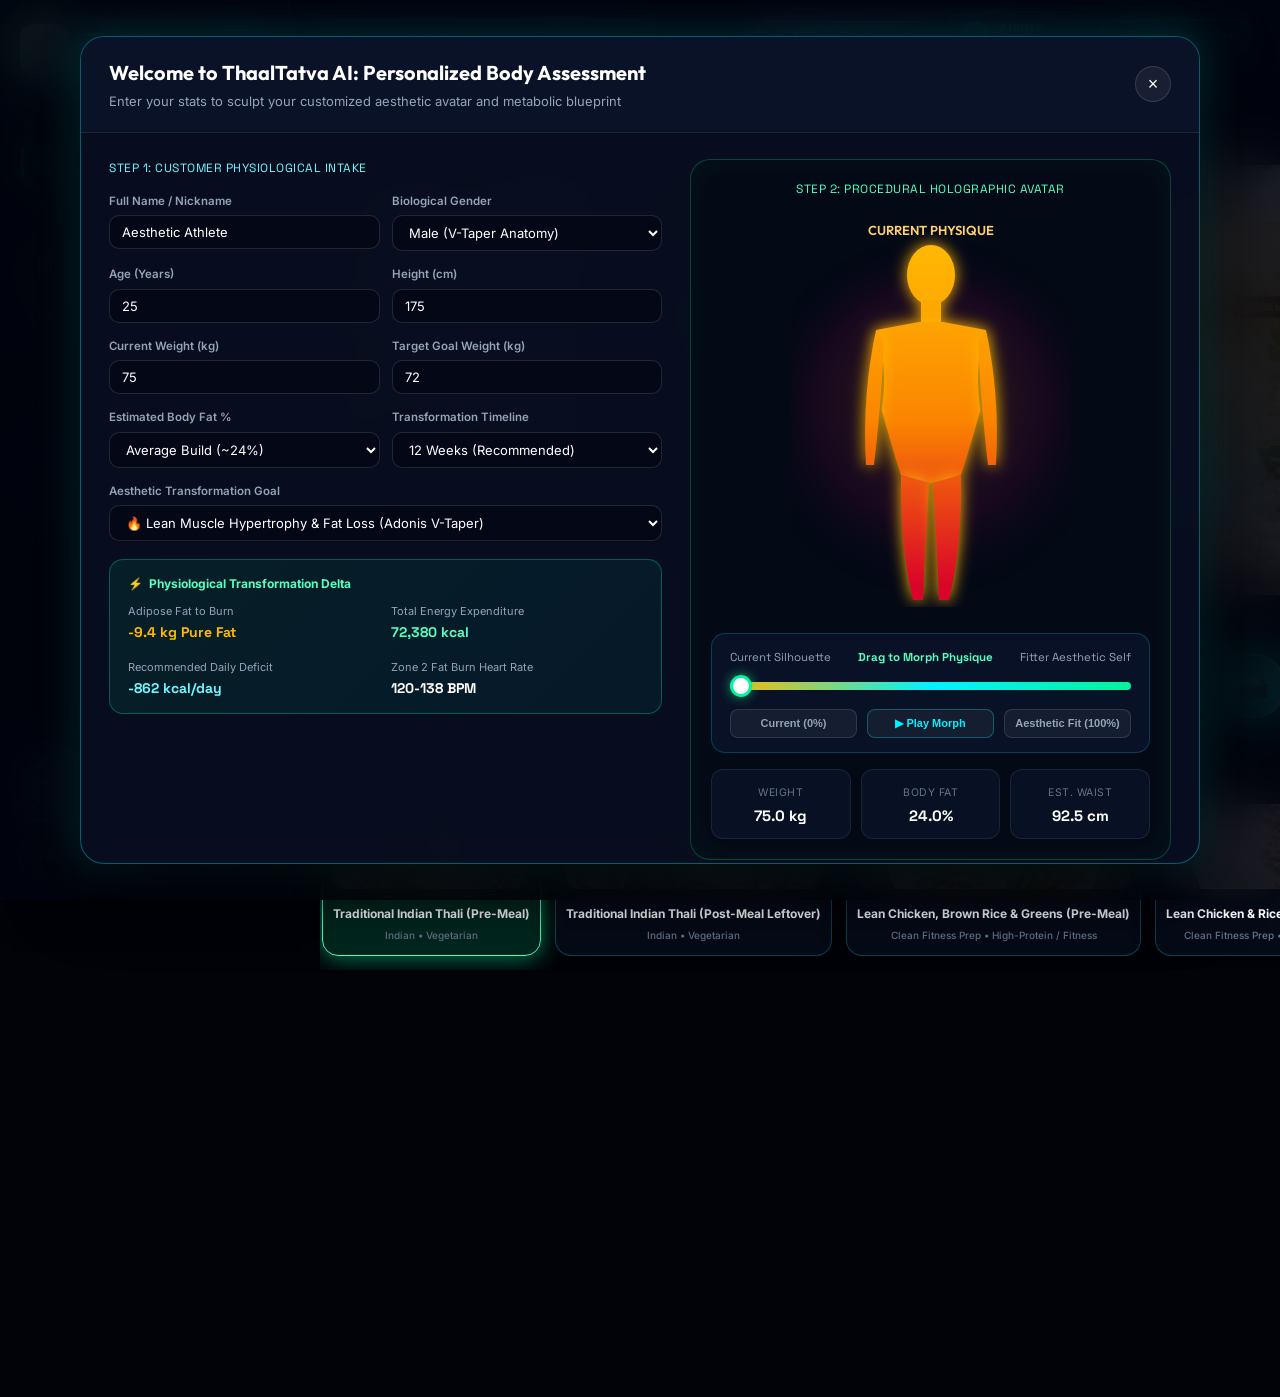
==== commit 76cc81d5: "feat: Redesign UI with FitForge/PowerBlast aesthetics, 3D morphing avatar, fitness fuel burn hub, ne" ====
--- a/index.html
+++ b/index.html
@@ -68,6 +68,20 @@
               </div>
               <span class="tab-tag">7-Day</span>
             </button>
+            <button class="tab-btn" data-tab="fitness">
+              <div class="tab-btn-content">
+                <span>🏋️</span>
+                <span>Fitness & Shred Hub</span>
+              </div>
+              <span class="tab-tag">Science</span>
+            </button>
+            <button class="tab-btn" data-tab="gyms">
+              <div class="tab-btn-content">
+                <span>📍</span>
+                <span>Gym Radar</span>
+              </div>
+              <span class="tab-tag">Near Me</span>
+            </button>
             <button class="tab-btn" data-tab="client_profile">
               <div class="tab-btn-content">
                 <span>👤</span>
@@ -123,6 +137,21 @@
         </div>
 
         <div class="top-telemetry-right">
+          <!-- 3D Avatar Transformation Button -->
+          <button class="avatar-launcher-btn open-avatar-modal-btn" title="Open 3D Avatar Recomposition Portal">
+            <span>🧬</span>
+            <span>3D Body Recomp Avatar</span>
+          </button>
+
+          <!-- Avatar Snapshot Pill -->
+          <div class="header-avatar-pill open-avatar-modal-btn" title="Click to view or sculpt your avatar">
+            <div class="header-avatar-icon">👤</div>
+            <div class="header-avatar-meta">
+              <span class="header-avatar-name" id="headerAvatarName">Athlete</span>
+              <span class="header-avatar-stats" id="headerAvatarStats">75kg ➔ 70kg (♂)</span>
+            </div>
+          </div>
+
           <div class="quick-action-pill">
             <span>⚡ Pancha-Tatva Active</span>
           </div>
@@ -397,13 +426,116 @@
           </div>
         </section>
 
-        <!-- ==================== TAB 3: PANCH-TATVA DASHBOARD ==================== -->
+        <!-- ==================== TAB 3: PANCH-TATVA DASHBOARD & TODAY'S INTAKE ==================== -->
         <section class="tab-pane" id="dashboardPane">
+
+          <!-- FitForge-Style Weekly Calendar Day Selector -->
+          <div class="calendar-strip-card">
+            <div class="calendar-strip-header">
+              <div class="calendar-title">
+                <span>🗓️</span> <strong>Daily Intake & Workout Schedule</strong> • <span style="color: var(--tatva-emerald-bright);">September 2026</span>
+              </div>
+              <div style="font-size: 11.5px; font-family: var(--font-mono); color: var(--text-secondary);">
+                Active Streak: <strong style="color: var(--tatva-gold);">🔥 6 Days</strong>
+              </div>
+            </div>
+
+            <div class="calendar-days-row">
+              <button class="calendar-day-pill" data-day="Sun">
+                <span class="day-name">SUN</span>
+                <span class="day-num">30</span>
+              </button>
+              <button class="calendar-day-pill" data-day="Mon">
+                <span class="day-name">MON</span>
+                <span class="day-num">31</span>
+              </button>
+              <button class="calendar-day-pill" data-day="Tue">
+                <span class="day-name">TUE</span>
+                <span class="day-num">01</span>
+              </button>
+              <button class="calendar-day-pill" data-day="Wed">
+                <span class="day-name">WED</span>
+                <span class="day-num">02</span>
+              </button>
+              <button class="calendar-day-pill" data-day="Thu">
+                <span class="day-name">THU</span>
+                <span class="day-num">03</span>
+              </button>
+              <button class="calendar-day-pill active" data-day="Today">
+                <span class="day-name">TODAY</span>
+                <span class="day-num">04</span>
+              </button>
+              <button class="calendar-day-pill" data-day="Sat">
+                <span class="day-name">SAT</span>
+                <span class="day-num">05</span>
+              </button>
+            </div>
+          </div>
+
+          <!-- FitForge Hero: Focus & Activity Overview Banner -->
+          <div class="fitforge-focus-card">
+            <div class="focus-card-left">
+              <div class="focus-chip">⚡ TODAY'S FOCUS</div>
+              <h2 class="focus-title">Upper Body Hypertrophy & Fat Loss</h2>
+              <p class="focus-sub">3 Exercises • 45 min • 380 kcal Target Burn • Incline Treadmill Finish</p>
+              <div class="focus-actions-row">
+                <button class="btn-volt-pill" onclick="switchTab('fitness')">
+                  <span>🏋️</span> View Workout Protocol
+                </button>
+                <button class="btn-ghost-pill open-avatar-modal-btn">
+                  <span>🧬</span> View 3D Avatar
+                </button>
+              </div>
+            </div>
+
+            <div class="focus-card-right">
+              <div class="overview-metric-tile">
+                <span class="metric-label">Consumed Today</span>
+                <div class="metric-val-wrap">
+                  <strong class="metric-val" id="overviewConsumedCals">0</strong>
+                  <span class="metric-target" id="overviewTargetCals">/ 2200 kcal</span>
+                </div>
+              </div>
+
+              <div class="overview-metric-tile">
+                <span class="metric-label">Net Calorie Deficit</span>
+                <div class="metric-val-wrap">
+                  <strong class="metric-val" id="overviewNetDeficit" style="color: var(--tatva-emerald-bright);">-400 kcal</strong>
+                </div>
+                <span class="metric-status-sub" id="overviewDeficitStatus" style="color: var(--tatva-emerald-bright);">Fat Oxidation Active</span>
+              </div>
+
+              <div class="overview-metric-tile center-tile">
+                <div class="overview-pct-ring">
+                  <span id="overviewDailyPctText">0%</span>
+                </div>
+                <span class="metric-label" style="margin-top: 6px;">Daily Target</span>
+              </div>
+            </div>
+          </div>
+
+          <!-- Quick Action & Manual Intake Launch Bar -->
+          <div class="dashboard-action-bar">
+            <div style="display: flex; align-items: center; gap: 10px;">
+              <button class="btn-primary-volt open-manual-log-btn">
+                <span>➕</span> Log Manual Food Intake & Macros
+              </button>
+              <button class="btn btn-secondary" id="addWaterBtn" style="padding: 9px 16px; font-size: 12.5px;">
+                <span>💧</span> +250ml Water
+              </button>
+            </div>
+
+            <div style="display: flex; gap: 8px;">
+              <button class="btn btn-secondary" id="resetDiaryBtn" style="padding: 8px 14px; font-size: 12px;">Reset Day</button>
+              <button class="btn" onclick="switchTab('diet_planner')" style="padding: 8px 16px; font-size: 12px;">🥗 Get AI Next Meal</button>
+            </div>
+          </div>
+
           <!-- Radial Progress Grid (5 Tatvas + Water) -->
           <div class="budget-radial-grid">
             <!-- Calories (Urja) -->
             <div class="radial-gauge-card">
-              <div class="gauge-title"><span>⚡</span> ऊर्जा • Ūrjā (Energy)</div>
+              <div class="gauge-title"><span>⚡</span> ऊर्जा • Ūrjā (Calories)</div>
               <div class="gauge-svg-wrap">
                 <svg class="gauge-svg" viewBox="0 0 100 100">
                   <circle class="gauge-circle-bg" cx="50" cy="50" r="38"></circle>
@@ -473,20 +605,23 @@
                 1.5L
               </div>
               <div class="gauge-sub" id="dashWaterSub">Target: 3.0L</div>
-              <button class="btn btn-secondary" id="addWaterBtn" style="padding: 6px 14px; font-size: 11.5px; margin-top: 10px;">+250ml Water</button>
-            </div>
-          </div>
-
-          <!-- Meal Diary Timeline -->
+            </div>
+          </div>
+
+          <!-- FitForge Meal Diary Timeline -->
           <div class="glass-card">
             <div class="card-header">
-              <h3 class="card-title">
-                <span>📅</span> Today's Intake Timeline
-              </h3>
-              <div style="display: flex; gap: 8px;">
-                <button class="btn btn-secondary" id="resetDiaryBtn" style="padding: 7px 14px; font-size: 11.5px;">Reset Day</button>
-                <button class="btn" onclick="switchTab('diet_planner')" style="padding: 7px 14px; font-size: 11.5px;">Get AI Next Meal</button>
-              </div>
+              <div>
+                <h3 class="card-title">
+                  <span>🍽️</span> Today's Intake & Meal Diary Timeline
+                </h3>
+                <p style="font-size: 12px; color: var(--text-secondary); margin-top: 3px;">
+                  All consumed meals with portion weights, macro split ratios, and exact nutrient intake.
+                </p>
+              </div>
+              <button class="btn-primary-volt open-manual-log-btn" style="padding: 7px 16px; font-size: 12px;">
+                <span>+</span> Add Food Item
+              </button>
             </div>
 
             <div class="timeline-list" id="dailyMealTimeline">
@@ -732,9 +867,789 @@
           </div>
         </section>
 
+        <!-- ==================== TAB 7: FITNESS, GYM & SHRED PROTOCOL ==================== -->
+        <section class="tab-pane" id="fitnessPane">
+          <!-- Hero Header -->
+          <div class="fitness-hero-banner">
+            <div class="fitness-hero-title">
+              <span>🏋️</span>
+              <span>Fitness, Gym & Shred Protocol: The Science of Looking Aesthetic</span>
+            </div>
+            <p class="fitness-hero-subtitle">
+              Master the physiology of energy metabolism. Learn how your body oxidizes carbohydrates (glycogen) vs fats (lipolysis), leverage post-workout EPOC afterburn, and sculpt the Golden Ratio aesthetic physique without starvation or hormonal crash.
+            </p>
+          </div>
+
+          <!-- Science of Fuel Oxidation Grid: Carbs vs Fats vs EPOC -->
+          <div class="science-cards-grid">
+            <!-- Card 1: Carbs & Glycogen -->
+            <div class="science-card gold-accent">
+              <div class="science-card-header">
+                <div class="science-icon" style="color: var(--tatva-gold);">⚡</div>
+                <div>
+                  <h4>Carbohydrates & Glycogen</h4>
+                  <span style="font-size: 11px; color: var(--text-muted); font-family: var(--font-mono);">Fast Anaerobic Fuel (4 kcal/g)</span>
+                </div>
+              </div>
+              <p>
+                Stored in skeletal muscle (~400g) and liver (~100g) as glycogen. Drained during heavy resistance lifting, sprints, and high-intensity sets. Depleting glycogen triggers rapid insulin sensitivity, allowing post-workout carbs to replenish muscle tissue rather than spill into fat stores.
+              </p>
+              <div class="science-callout-pill">
+                🔥 Primary Fuel for: Weightlifting & Heavy Sets (>75% 1RM)
+              </div>
+            </div>
+
+            <!-- Card 2: Fat Lipolysis & The Calorie Equation -->
+            <div class="science-card emerald-accent">
+              <div class="science-card-header">
+                <div class="science-icon" style="color: var(--tatva-emerald);">🥑</div>
+                <div>
+                  <h4>Fat Oxidation (Lipolysis)</h4>
+                  <span style="font-size: 11px; color: var(--text-muted); font-family: var(--font-mono);">Aerobic Mitochondrial Fuel (9 kcal/g)</span>
+                </div>
+              </div>
+              <p>
+                <strong>1 kg of adipose body fat = ~7,700 kcal</strong> of stored energy. To oxidize stubborn subcutaneous fat, maintain a controlled 350–500 kcal daily deficit combined with Zone 2 cardio (60–70% Max HR), where fatty acids are preferentially oxidized via cellular beta-oxidation.
+              </p>
+              <div class="science-callout-pill">
+                🧬 Optimal Zone: Incline Walk / Steady Cardio (60-70% Max HR)
+              </div>
+            </div>
+
+            <!-- Card 3: EPOC & Afterburn Effect -->
+            <div class="science-card indigo-accent">
+              <div class="science-card-header">
+                <div class="science-icon" style="color: var(--tatva-indigo-bright);">🚀</div>
+                <div>
+                  <h4>EPOC & 36h Afterburn</h4>
+                  <span style="font-size: 11px; color: var(--text-muted); font-family: var(--font-mono);">Excess Post-Exercise Oxygen</span>
+                </div>
+              </div>
+              <p>
+                Unlike steady cardio which stops burning calories the moment you finish, intense resistance training and HIIT generate significant metabolic oxygen debt. Your body consumes 15–20% additional calories over the next 24–48 hours just to repair muscle fibers and restore cellular homeostasis.
+              </p>
+              <div class="science-callout-pill">
+                ⏳ Elevated Metabolism for: 24 to 48 hours post-workout
+              </div>
+            </div>
+          </div>
+
+          <!-- Interactive Fuel Burn Simulator -->
+          <div class="burn-simulator-card">
+            <div class="simulator-header">
+              <div>
+                <h3><span>🔥</span> Interactive Exercise Fuel Burn & Oxidation Simulator</h3>
+                <p style="font-size: 12.5px; color: var(--text-secondary); margin-top: 3px;">
+                  Simulate your workout session to calculate exact calories burned, grams of pure fat oxidized, and post-workout EPOC afterburn.
+                </p>
+              </div>
+              <button class="btn-primary-glow" id="logWorkoutBurnToDiaryBtn" style="padding: 7px 16px; font-size: 12px;">
+                <span>+</span> Log to Daily Diary
+              </button>
+            </div>
+
+            <div class="burn-controls-grid">
+              <!-- Activity Select -->
+              <div class="intake-input-group">
+                <label>Workout Activity</label>
+                <select id="burnActivitySelect">
+                  <option value="hypertrophy_weightlifting">🏋️ Hypertrophy Resistance Training (Gym)</option>
+                  <option value="zone2_cardio">🚶 Zone 2 Incline Treadmill Walk (Fat Burn Zone)</option>
+                  <option value="hiit_circuits">⚡ High-Intensity Interval Training (HIIT)</option>
+                  <option value="stairmaster">🪜 Stairmaster / High Incline Climber</option>
+                  <option value="jump_rope">🥊 Speed Jump Rope / Boxer Conditioning</option>
+                  <option value="crossfit_metcon">🦾 CrossFit MetCon / Functional Circuit</option>
+                  <option value="outdoor_cycling">🚴 Road / Stationary Cycling</option>
+                  <option value="swimming_laps">🏊 Swimming Freestyle / Butterfly</option>
+                </select>
+              </div>
+
+              <!-- Duration Slider -->
+              <div class="intake-input-group">
+                <div style="display: flex; justify-content: space-between;">
+                  <label>Duration</label>
+                  <span id="burnDurationVal" style="font-size: 12px; font-weight: 700; color: var(--tatva-cyan); font-family: var(--font-mono);">45 mins</span>
+                </div>
+                <input type="range" id="burnDurationSlider" min="15" max="120" step="5" value="45" class="avatar-morph-slider" style="margin-top: 8px;" />
+              </div>
+
+              <!-- Intensity Pills -->
+              <div class="intake-input-group">
+                <label>Effort & Intensity</label>
+                <div class="intensity-pills-row">
+                  <button class="intensity-pill-btn" data-intensity="light">Light</button>
+                  <button class="intensity-pill-btn active" data-intensity="moderate">Moderate</button>
+                  <button class="intensity-pill-btn" data-intensity="vigorous">Vigorous</button>
+                  <button class="intensity-pill-btn" data-intensity="maximum">Max</button>
+                </div>
+              </div>
+            </div>
+
+            <!-- Real-time Burn Telemetry -->
+            <div class="burn-results-dashboard">
+              <div class="burn-stats-row">
+                <div class="burn-stat-box">
+                  <span class="avatar-stat-label">Total Energy Burned</span>
+                  <div class="num" id="burnTotalCals" style="color: var(--tatva-gold);">371 kcal</div>
+                </div>
+                <div class="burn-stat-box">
+                  <span class="avatar-stat-label">Pure Fat Oxidized</span>
+                  <div class="num" id="burnFatGrams" style="color: var(--tatva-emerald-bright);">16.5g</div>
+                </div>
+                <div class="burn-stat-box">
+                  <span class="avatar-stat-label">Glycogen / Carbs Burned</span>
+                  <div class="num" id="burnCarbsGrams" style="color: var(--tatva-cyan-bright);">55.7g</div>
+                </div>
+                <div class="burn-stat-box">
+                  <span class="avatar-stat-label">EPOC Afterburn</span>
+                  <div class="num" id="burnEpocBonus" style="color: var(--tatva-indigo-bright);">+59 kcal</div>
+                </div>
+              </div>
+
+              <!-- Fuel Ratio Split Bar -->
+              <div class="fuel-ratio-bar-wrapper">
+                <div class="fuel-ratio-labels">
+                  <span id="burnFatRatioPct" style="color: var(--tatva-gold);">Fats: 40%</span>
+                  <span style="color: var(--text-muted); font-size: 11px;">Primary: <strong id="burnPrimaryFuelSource" style="color: #fff;">Intramuscular Glycogen</strong></span>
+                  <span id="burnCarbRatioPct" style="color: var(--tatva-cyan-bright);">Carbs: 60%</span>
+                </div>
+                <div class="fuel-progress-track">
+                  <div class="fuel-fat-fill" id="burnFatRatioBar" style="width: 40%;"></div>
+                  <div class="fuel-carb-fill" id="burnCarbRatioBar" style="width: 60%;"></div>
+                </div>
+                <div style="text-align: right; margin-top: 6px; font-size: 11px; color: var(--text-muted); font-family: var(--font-mono);">
+                  Metabolic Equivalent: <span id="burnEquivalentSteps" style="color: var(--tatva-emerald-bright);">~6,950 steps</span>
+                </div>
+              </div>
+            </div>
+          </div>
+
+          <!-- Aesthetic Blueprint & "Look Good" Science -->
+          <div class="aesthetic-blueprint-section">
+            <h3 style="font-size: 19px; color: #fff; font-family: var(--font-heading); display: flex; align-items: center; gap: 8px;">
+              <span>✨</span> The "Look Good" Aesthetic Proportion Blueprint
+            </h3>
+            <p style="font-size: 13px; color: var(--text-secondary); margin-top: 3px;">
+              Looking visually stunning and fit is not just about losing weight on the bathroom scale—it is about sculpting structural ratios and optimizing water retention.
+            </p>
+
+            <div class="blueprint-grid">
+              <div class="blueprint-card">
+                <h4><span>📐</span> The Golden Ratio (Adonis Index & Hourglass)</h4>
+                <ul>
+                  <li><strong>V-Taper Ratio (~1.618)</strong>: A wide shoulder-to-waist ratio creates an immediate visual illusion of a tiny waist and athletic presence. Prioritize Lateral Deltoids and Latissimus Dorsi.</li>
+                  <li><strong>Hourglass Ratio (~0.7)</strong>: Waist-to-hip ratio sculpting. Build the gluteus maximus, gluteus medius, and upper back while tightening the transverse abdominis.</li>
+                  <li><strong>Upper Chest Incline Focus</strong>: Flat bench alone causes a droopy chest. Incline dumbbell presses and cable upper flyes elevate the chest line.</li>
+                </ul>
+              </div>
+
+              <div class="blueprint-card">
+                <h4><span>⚡</span> Nutrient Partitioning & Carb Backloading</h4>
+                <ul>
+                  <li><strong>Post-Workout Carb Window</strong>: Consume 60–70% of your daily carbs in the 2–3 hour window after lifting. GLUT-4 transporters are active, shuttling glycogen directly into muscle bellies rather than fat cells.</li>
+                  <li><strong>Water Retention & Sodium Flush</strong>: Extracellular water bloat hides muscle definition. Drink 3.5L+ daily water and consume high-potassium foods (spinach, avocado, coconut water) to flush sodium bloat.</li>
+                  <li><strong>Posture Elevation Bio-Hack</strong>: Strengthening lower traps, rhomboids, and rear delts immediately fixes forward-head slump, making you look 2 inches taller and instantly leaner.</li>
+                </ul>
+              </div>
+            </div>
+
+            <!-- Structured Gym Workouts -->
+            <div class="routine-tabs-header">
+              <button class="routine-tab-btn active" data-routine="vtaper">🔥 Routine 1: Aesthetic V-Taper & Core Shred (Men / Athletic)</button>
+              <button class="routine-tab-btn" data-routine="hourglass">🍑 Routine 2: Hourglass Curves & Glute Sculpt (Women / Curves)</button>
+              <button class="routine-tab-btn" data-routine="torcher">⚡ Routine 3: Metabolic Fat Torcher & High EPOC (All)</button>
+            </div>
+
+            <!-- Routine 1: V-Taper -->
+            <div class="workout-routine-card active" id="routine_vtaper">
+              <div style="display: flex; justify-content: space-between; align-items: center;">
+                <h4 style="color: #fff; font-size: 16px;">Aesthetic V-Taper & Core Shred Protocol</h4>
+                <span class="science-callout-pill" style="margin: 0;">4 Days/Week • Hypertrophy Focus</span>
+              </div>
+              <p style="font-size: 13px; color: var(--text-secondary); margin-top: 6px;">
+                Designed to maximize shoulder width and lat flare while tightening the core iliac crest for the classic Golden Era bodybuilding V-taper.
+              </p>
+
+              <table class="exercises-table">
+                <thead>
+                  <tr>
+                    <th>Exercise</th>
+                    <th>Target Muscle Group</th>
+                    <th>Sets x Reps</th>
+                    <th>Rest</th>
+                    <th>Aesthetic Impact</th>
+                  </tr>
+                </thead>
+                <tbody>
+                  <tr>
+                    <td><strong>Incline Dumbbell Press (30°)</strong></td>
+                    <td>Upper Pectoralis Major</td>
+                    <td>4 x 8-10</td>
+                    <td>90s</td>
+                    <td>High chest shelf fullness</td>
+                  </tr>
+                  <tr>
+                    <td><strong>Cable Lat Pulldowns (Wide Grip)</strong></td>
+                    <td>Latissimus Dorsi (Lats)</td>
+                    <td>4 x 10-12</td>
+                    <td>75s</td>
+                    <td>Creates wide back silhouette</td>
+                  </tr>
+                  <tr>
+                    <td><strong>Cable Lateral Raises (Behind Back)</strong></td>
+                    <td>Lateral Deltoid Head</td>
+                    <td>5 x 12-15</td>
+                    <td>60s</td>
+                    <td>Widens shoulder frame</td>
+                  </tr>
+                  <tr>
+                    <td><strong>Hanging Leg Raises / Captain's Chair</strong></td>
+                    <td>Rectus Abdominis & Lower Core</td>
+                    <td>3 x 15-20</td>
+                    <td>45s</td>
+                    <td>Deep six-pack grooves</td>
+                  </tr>
+                  <tr>
+                    <td><strong>Incline Treadmill Walk (12% Incline, 4.5 km/h)</strong></td>
+                    <td>Mitochondrial Fat Lipolysis</td>
+                    <td>20 mins</td>
+                    <td>-</td>
+                    <td>Oxidizes 18g pure fat</td>
+                  </tr>
+                </tbody>
+              </table>
+            </div>
+
+            <!-- Routine 2: Hourglass -->
+            <div class="workout-routine-card" id="routine_hourglass">
+              <div style="display: flex; justify-content: space-between; align-items: center;">
+                <h4 style="color: #fff; font-size: 16px;">Hourglass & Glute Sculpt Protocol</h4>
+                <span class="science-callout-pill" style="margin: 0;">4 Days/Week • Glute & Waist Focus</span>
+              </div>
+              <p style="font-size: 13px; color: var(--text-secondary); margin-top: 6px;">
+                Heavy hip thrusts and lateral glute targeting combined with shoulder cap toning to sculpt an exquisite 0.7 waist-to-hip ratio.
+              </p>
+
+              <table class="exercises-table">
+                <thead>
+                  <tr>
+                    <th>Exercise</th>
+                    <th>Target Muscle Group</th>
+                    <th>Sets x Reps</th>
+                    <th>Rest</th>
+                    <th>Aesthetic Impact</th>
+                  </tr>
+                </thead>
+                <tbody>
+                  <tr>
+                    <td><strong>Barbell Hip Thrusts (Pause at top)</strong></td>
+                    <td>Gluteus Maximus</td>
+                    <td>4 x 8-12</td>
+                    <td>90s</td>
+                    <td>Maximum glute projection & firmness</td>
+                  </tr>
+                  <tr>
+                    <td><strong>Romanian Deadlifts (Dumbbells)</strong></td>
+                    <td>Hamstrings & Glute-Ham Tie-in</td>
+                    <td>4 x 10-12</td>
+                    <td>75s</td>
+                    <td>Lifts under-glute crease</td>
+                  </tr>
+                  <tr>
+                    <td><strong>Cable Glute Kickbacks / Abductions</strong></td>
+                    <td>Gluteus Medius</td>
+                    <td>3 x 15-18</td>
+                    <td>60s</td>
+                    <td>Fills upper hip curves</td>
+                  </tr>
+                  <tr>
+                    <td><strong>Dumbbell Overhead Shoulder Press</strong></td>
+                    <td>Shoulders & Clavicle Frame</td>
+                    <td>3 x 10-12</td>
+                    <td>60s</td>
+                    <td>Balances upper body symmetry</td>
+                  </tr>
+                  <tr>
+                    <td><strong>Stairmaster Interval Steps</strong></td>
+                    <td>Glute conditioning & Calorie Burn</td>
+                    <td>15 mins</td>
+                    <td>-</td>
+                    <td>Burns ~160 kcal + Glute burn</td>
+                  </tr>
+                </tbody>
+              </table>
+            </div>
+
+            <!-- Routine 3: Torcher -->
+            <div class="workout-routine-card" id="routine_torcher">
+              <div style="display: flex; justify-content: space-between; align-items: center;">
+                <h4 style="color: #fff; font-size: 16px;">High-Calorie Torcher & Functional EPOC MetCon</h4>
+                <span class="science-callout-pill" style="margin: 0;">3 Days/Week • Fat Stripping</span>
+              </div>
+              <p style="font-size: 13px; color: var(--text-secondary); margin-top: 6px;">
+                Combines full-body compound lifts with interval sprint bursts to trigger maximal EPOC afterburn and rapid fat mobilization.
+              </p>
+
+              <table class="exercises-table">
+                <thead>
+                  <tr>
+                    <th>Exercise</th>
+                    <th>Target Muscle Group</th>
+                    <th>Sets x Reps</th>
+                    <th>Rest</th>
+                    <th>Aesthetic Impact</th>
+                  </tr>
+                </thead>
+                <tbody>
+                  <tr>
+                    <td><strong>Barbell Front Squats or Goblet Squats</strong></td>
+                    <td>Quadriceps & Core Bracing</td>
+                    <td>4 x 8-10</td>
+                    <td>90s</td>
+                    <td>High energy systemic demand</td>
+                  </tr>
+                  <tr>
+                    <td><strong>Kettlebell Swings (Hip Hinge)</strong></td>
+                    <td>Posterior Chain & Heart Rate</td>
+                    <td>4 x 20</td>
+                    <td>45s</td>
+                    <td>Rapid calorie torch</td>
+                  </tr>
+                  <tr>
+                    <td><strong>Dumbbell Renegade Rows to Pushup</strong></td>
+                    <td>Chest, Back, Anti-Rotation Core</td>
+                    <td>3 x 10/side</td>
+                    <td>60s</td>
+                    <td>Tightens serratus & waist</td>
+                  </tr>
+                  <tr>
+                    <td><strong>Boxer Speed Jump Rope</strong></td>
+                    <td>Calves & Fast-Twitch Reflexes</td>
+                    <td>5 x 2 mins</td>
+                    <td>45s</td>
+                    <td>Intense cardiovascular burn</td>
+                  </tr>
+                </tbody>
+              </table>
+            </div>
+          </div>
+        </section>
+
+
+        <!-- ==================== TAB 8: NEARBY GYM RADAR ==================== -->
+        <section class="tab-pane" id="gymsPane">
+          <div class="gym-radar-header-card">
+            <div>
+              <div style="font-size: 11px; font-family: var(--font-mono); color: var(--tatva-emerald-bright); text-transform: uppercase; letter-spacing: 0.6px; margin-bottom: 4px;">
+                📍 LIVE GEOLOCATION FITNESS DIRECTORY
+              </div>
+              <h3 style="font-size: 22px; color: #fff; font-family: var(--font-heading);">
+                Gyms, Barbell Clubs & Fitness Centers Near You
+              </h3>
+              <p style="font-size: 13px; color: var(--text-secondary); margin-top: 4px;">
+                Find verified top-rated gyms near your current GPS location with Olympic platforms, heavy iron, saunas, and 24/7 access.
+              </p>
+            </div>
+
+            <div class="radar-controls-row">
+              <button class="gps-detect-btn" id="detectGpsLocationBtn">
+                <span>🛰️</span>
+                <span>Auto-Detect GPS Location</span>
+              </button>
+
+              <select class="gym-city-dropdown" id="gymCitySelect">
+                <option value="">-- Or Pick City --</option>
+                <option value="Mumbai">Mumbai</option>
+                <option value="Bengaluru">Bengaluru</option>
+                <option value="Delhi">Delhi NCR</option>
+                <option value="Pune">Pune</option>
+                <option value="Hyderabad">Hyderabad</option>
+                <option value="Kolkata">Kolkata</option>
+                <option value="Chennai">Chennai</option>
+              </select>
+            </div>
+          </div>
+
+          <div style="display: flex; justify-content: space-between; align-items: center; margin-bottom: 14px; flex-wrap: wrap; gap: 10px;">
+            <div id="gpsStatusText" style="font-size: 12px; font-family: var(--font-mono); color: var(--tatva-cyan-bright);">
+              📍 Ready • Click Auto-Detect GPS or browse verified metro clubs below
+            </div>
+
+            <input type="text" id="gymSearchInput" placeholder="Search gym name, equipment, or street..." style="background: rgba(4,8,20,0.85); border: 1px solid rgba(255,255,255,0.15); border-radius: 10px; color: #fff; padding: 7px 14px; font-size: 12.5px; width: 280px; outline: none;" />
+          </div>
+
+          <!-- Filter Pills Bar -->
+          <div class="gym-filters-bar">
+            <button class="gym-filter-pill active" data-filter="all">All Verified Gyms</button>
+            <button class="gym-filter-pill" data-filter="24_7">24/7 Access Clubs</button>
+            <button class="gym-filter-pill" data-filter="crossfit">CrossFit & Functional Boxes</button>
+            <button class="gym-filter-pill" data-filter="sauna">Steam, Sauna & Recovery</button>
+          </div>
+
+          <!-- Dynamic Gym Cards Grid -->
+          <div class="nearby-gyms-grid" id="nearbyGymsList">
+            <!-- Dynamically populated by gym_locator.js -->
+          </div>
+        </section>
+
       </main>
     </div>
   </div>
+
+
+  <!-- ==================== ONBOARDING & 3D AVATAR RECOMPOSITION MODAL ==================== -->
+  <div class="avatar-modal-overlay" id="avatarModal">
+    <div class="avatar-modal-card">
+      <div class="avatar-modal-header">
+        <div>
+          <h3 id="avatarModalTitle">🧬 3D Body Recomposition & Avatar Transformation</h3>
+          <p id="avatarModalSubtitle">Enter your body metrics to generate your digital anatomical avatar and morph it into your aesthetic fit version.</p>
+        </div>
+        <button class="modal-close-icon-btn" id="closeAvatarModalBtn">&times;</button>
+      </div>
+
+      <div class="avatar-modal-body">
+        <!-- Left Column: Customer Details Intake Form -->
+        <div class="avatar-intake-panel">
+          <div style="font-size: 12px; font-family: var(--font-mono); color: var(--tatva-cyan-bright); text-transform: uppercase; letter-spacing: 0.5px;">
+            STEP 1: CUSTOMER PHYSIOLOGICAL INTAKE
+          </div>
+
+          <div class="intake-form-grid">
+            <div class="intake-input-group">
+              <label>Full Name / Nickname</label>
+              <input type="text" id="intakeName" value="Aesthetic Athlete" placeholder="e.g. Alex" />
+            </div>
+            <div class="intake-input-group">
+              <label>Biological Gender</label>
+              <select id="intakeGender">
+                <option value="male">Male (V-Taper Anatomy)</option>
+                <option value="female">Female (Hourglass Anatomy)</option>
+              </select>
+            </div>
+          </div>
+
+          <div class="intake-form-grid">
+            <div class="intake-input-group">
+              <label>Age (Years)</label>
+              <input type="number" id="intakeAge" value="25" min="14" max="80" />
+            </div>
+            <div class="intake-input-group">
+              <label>Height (cm)</label>
+              <input type="number" id="intakeHeight" value="175" min="120" max="230" />
+            </div>
+          </div>
+
+          <div class="intake-form-grid">
+            <div class="intake-input-group">
+              <label>Current Weight (kg)</label>
+              <input type="number" id="intakeWeight" value="75" step="0.5" min="35" max="200" />
+            </div>
+            <div class="intake-input-group">
+              <label>Target Goal Weight (kg)</label>
+              <input type="number" id="intakeTargetWeight" value="70" step="0.5" min="35" max="200" />
+            </div>
+          </div>
+
+          <div class="intake-form-grid">
+            <div class="intake-input-group">
+              <label>Estimated Body Fat %</label>
+              <select id="intakeBodyFat">
+                <option value="28">Soft / High Body Fat (~28%+)</option>
+                <option value="24" selected>Average Build (~24%)</option>
+                <option value="20">Skinny-Fat / Moderate (~20%)</option>
+                <option value="16">Active / Toned (~16%)</option>
+                <option value="12">Lean Athletic (~12%)</option>
+              </select>
+            </div>
+            <div class="intake-input-group">
+              <label>Transformation Timeline</label>
+              <select id="intakeWeeks">
+                <option value="8">8 Weeks (Accelerated)</option>
+                <option value="12" selected>12 Weeks (Recommended)</option>
+                <option value="16">16 Weeks (Sustainable Recomp)</option>
+                <option value="24">24 Weeks (Complete Lifestyle Shift)</option>
+              </select>
+            </div>
+          </div>
+
+          <div class="intake-input-group">
+            <label>Aesthetic Transformation Goal</label>
+            <select id="intakeGoal">
+              <option value="lean_hypertrophy" selected>🔥 Lean Muscle Hypertrophy & Fat Loss (Adonis V-Taper)</option>
+              <option value="aggressive_fat_loss">⚡ Aggressive Shred & Deficit (Quick Fat Burn)</option>
+              <option value="moderate_fat_loss">⚖️ Moderate Fat Loss (Preserve Muscle Mass)</option>
+              <option value="maintenance">✨ Body Recomposition (Tone & Sculpt at Same Weight)</option>
+            </select>
+          </div>
+
+          <!-- Transformation Delta Telemetry Card -->
+          <div class="transformation-delta-card">
+            <div class="delta-card-title">
+              <span>⚡</span>
+              <span>Physiological Transformation Delta</span>
+            </div>
+            <div class="delta-metrics-row">
+              <div class="delta-metric-item">
+                <span class="delta-metric-label">Adipose Fat to Burn</span>
+                <span class="delta-metric-val" id="morphDisplayFatToLose" style="color: var(--tatva-gold);">-8.5 kg Pure Fat</span>
+              </div>
+              <div class="delta-metric-item">
+                <span class="delta-metric-label">Total Energy Expenditure</span>
+                <span class="delta-metric-val" id="morphDisplayKcalDeficit" style="color: var(--tatva-emerald-bright);">65,450 kcal</span>
+              </div>
+              <div class="delta-metric-item" style="margin-top: 6px;">
+                <span class="delta-metric-label">Recommended Daily Deficit</span>
+                <span class="delta-metric-val" id="morphDisplayDailyDeficit" style="color: var(--tatva-cyan-bright);">-779 kcal/day</span>
+              </div>
+              <div class="delta-metric-item" style="margin-top: 6px;">
+                <span class="delta-metric-label">Zone 2 Fat Burn Heart Rate</span>
+                <span class="delta-metric-val" id="morphDisplayZone2" style="color: #fff;">117-136 BPM</span>
+              </div>
+            </div>
+          </div>
+        </div>
+
+        <!-- Right Column: Avatar Canvas & Morphing Controller -->
+        <div class="avatar-viewport-panel">
+          <div style="font-size: 12px; font-family: var(--font-mono); color: var(--tatva-emerald-bright); text-transform: uppercase; letter-spacing: 0.5px; margin-bottom: 8px;">
+            STEP 2: PROCEDURAL HOLOGRAPHIC AVATAR
+          </div>
+
+          <div class="avatar-canvas-wrapper">
+            <canvas id="avatarCanvas" width="280" height="400"></canvas>
+          </div>
+
+          <!-- Interactive Morph Slider -->
+          <div class="morph-slider-container">
+            <div class="morph-slider-labels">
+              <span>Current Silhouette</span>
+              <span style="color: var(--tatva-emerald-bright); font-weight: 700;">Drag to Morph Physique</span>
+              <span>Fitter Aesthetic Self</span>
+            </div>
+            <input type="range" id="avatarMorphSlider" class="avatar-morph-slider" min="0" max="100" value="0" />
+            <div class="avatar-quick-actions">
+              <button class="avatar-quick-btn" id="btnViewCurrentAvatar">Current (0%)</button>
+              <button class="avatar-quick-btn" id="playMorphAnimationBtn" style="color: var(--tatva-cyan); border-color: rgba(0,242,254,0.3);">▶ Play Morph</button>
+              <button class="avatar-quick-btn" id="btnViewFitAvatar">Aesthetic Fit (100%)</button>
+            </div>
+          </div>
+
+          <!-- Telemetry Grid -->
+          <div class="avatar-telemetry-grid">
+            <div class="avatar-stat-pill">
+              <span class="avatar-stat-label">Weight</span>
+              <div class="avatar-stat-value" id="morphDisplayWeight">75.0 kg</div>
+            </div>
+            <div class="avatar-stat-pill">
+              <span class="avatar-stat-label">Body Fat</span>
+              <div class="avatar-stat-value" id="morphDisplayBF">24.0%</div>
+            </div>
+            <div class="avatar-stat-pill">
+              <span class="avatar-stat-label">Est. Waist</span>
+              <div class="avatar-stat-value" id="morphDisplayWaist">86.5 cm</div>
+            </div>
+          </div>
+        </div>
+      </div>
+
+      <div class="avatar-modal-footer">
+        <button class="btn-secondary-ghost" onclick="AvatarEngine.closeModal()">Close Window</button>
+        <button class="btn-primary-glow" id="applyTransformationProtocolBtn">
+          <span>⚡</span> Commit & Apply Transformation Protocol
+        </button>
+      </div>
+    </div>
+  </div>
+
+
+  <!-- ==================== MANUAL FOOD INTAKE & MACRO RATIO MODAL ==================== -->
+  <div class="avatar-modal-overlay" id="manualLogModal">
+    <div class="avatar-modal-card" style="max-width: 980px;">
+      <div class="avatar-modal-header">
+        <div>
+          <h3 style="color: #fff; font-family: var(--font-heading); font-size: 20px; display: flex; align-items: center; gap: 10px;">
+            <span>🥗</span> Log Manual Food Intake & Custom Macro Ratio
+          </h3>
+          <p style="font-size: 13px; color: var(--text-secondary); margin-top: 2px;">
+            Record any consumed meal item with exact portion weight (grams), customized macro ratio split, and real-time energy calculation.
+          </p>
+        </div>
+        <button class="modal-close-icon-btn" id="closeManualLogModalBtn">&times;</button>
+      </div>
+
+      <div class="avatar-modal-body" style="grid-template-columns: 1.1fr 1fr;">
+        <!-- Left Column: Food Item, Weight & Category -->
+        <div class="avatar-intake-panel">
+          <div style="font-size: 11.5px; font-family: var(--font-mono); color: var(--tatva-emerald-bright); text-transform: uppercase; letter-spacing: 0.5px;">
+            STEP 1: SELECT FOOD & PORTION WEIGHT
+          </div>
+
+          <div class="intake-input-group">
+            <label>Select Food Item from Nutrition Database</label>
+            <select id="manualFoodSelect" style="padding: 10px 14px; font-size: 13.5px;">
+              <option value="grilled_chicken_breast" selected>🍗 Grilled Chicken Breast (High Protein)</option>
+              <option value="steamed_basmati_rice">🍚 Steamed White Basmati Rice</option>
+              <option value="brown_rice">🌾 Steamed Brown Rice (Complex Carbs)</option>
+              <option value="paneer_tikka">🧀 Paneer Tikka / Paneer Gravy</option>
+              <option value="yellow_dal">🥣 Yellow Moong Dal Tadka</option>
+              <option value="whole_wheat_roti">🫓 Whole Wheat Roti / Chapati</option>
+              <option value="boiled_egg">🥚 Boiled Whole Eggs (Grade A)</option>
+              <option value="egg_white">🍳 Egg Whites (Cooked)</option>
+              <option value="whey_protein_shake">🥤 Whey Protein Isolate Shake</option>
+              <option value="grilled_salmon">🐟 Pan-Seared Salmon Fillet (Omega-3)</option>
+              <option value="tofu_grilled">🧊 Firm Tofu (Grilled)</option>
+              <option value="rolled_oats_cooked">🥣 High-Protein Rolled Oats</option>
+              <option value="greek_yogurt">🥛 Non-Fat Greek Yogurt</option>
+              <option value="peanut_butter">🥜 Natural Peanut Butter</option>
+              <option value="avocado_slices">🥑 Fresh Avocado (Healthy Lipids)</option>
+              <option value="almonds_sliced">🌰 California Almonds</option>
+              <option value="chana_masala">🍲 Chana Masala (Chickpeas)</option>
+              <option value="chicken_biryani">🍗 Chicken Dum Biryani</option>
+              <option value="steamed_broccoli">🥦 Steamed Green Broccoli</option>
+              <option value="cucumber_salad">🥗 Cucumber Kachumber Salad</option>
+              <option value="sweet_potato">🍠 Steamed Sweet Potato</option>
+              <option value="custom">✨ Custom Food / Prepared Recipe...</option>
+            </select>
+          </div>
+
+          <!-- Custom Food Name Input (shown when 'custom' is selected) -->
+          <div class="intake-input-group" id="customFoodNameGroup" style="display: none;">
+            <label>Custom Food / Dish Name</label>
+            <input type="text" id="customFoodNameInput" placeholder="e.g. Grandma's Chicken Soup" value="Custom Prepared Meal" />
+          </div>
+
+          <!-- Portion Weight Input & Slider -->
+          <div class="intake-input-group" style="margin-top: 4px;">
+            <div style="display: flex; justify-content: space-between; align-items: center;">
+              <label>Portion Weight (in Grams)</label>
+              <div style="display: flex; align-items: center; gap: 6px;">
+                <input type="number" id="manualWeightInput" value="150" min="10" max="1500" step="5" style="width: 80px; padding: 4px 8px; text-align: center; font-family: var(--font-mono); font-weight: 700; color: var(--tatva-emerald-bright);" />
+                <span style="font-size: 13px; font-family: var(--font-mono); color: #fff;">grams</span>
+              </div>
+            </div>
+
+            <input type="range" id="manualWeightSlider" min="10" max="800" step="5" value="150" class="avatar-morph-slider" style="margin-top: 8px;" />
+
+            <!-- Quick Weight Chips -->
+            <div class="weight-chips-row" style="display: flex; gap: 8px; margin-top: 10px; flex-wrap: wrap;">
+              <button class="weight-chip-btn" data-weight="50">50g</button>
+              <button class="weight-chip-btn" data-weight="100">100g</button>
+              <button class="weight-chip-btn active" data-weight="150">150g</button>
+              <button class="weight-chip-btn" data-weight="200">200g</button>
+              <button class="weight-chip-btn" data-weight="300">300g</button>
+              <button class="weight-chip-btn" data-weight="500">500g</button>
+            </div>
+          </div>
+
+          <!-- Meal Category Select -->
+          <div class="intake-input-group" style="margin-top: 6px;">
+            <label>Meal Type / Category</label>
+            <select id="manualMealCategorySelect">
+              <option value="Breakfast">🍳 Breakfast</option>
+              <option value="Lunch" selected>🍛 Lunch</option>
+              <option value="Snack">🥜 Evening Snack</option>
+              <option value="Dinner">🍲 Dinner</option>
+              <option value="Pre/Post Workout">⚡ Pre/Post Workout Fuel</option>
+            </select>
+          </div>
+        </div>
+
+        <!-- Right Column: Macro Split Ratio & Real-Time Calculation -->
+        <div class="avatar-viewport-panel" style="align-items: stretch;">
+          <div style="font-size: 11.5px; font-family: var(--font-mono); color: var(--tatva-cyan-bright); text-transform: uppercase; letter-spacing: 0.5px; margin-bottom: 6px;">
+            STEP 2: MACRO SPLIT RATIO & NUTRITION
+          </div>
+
+          <!-- Ratio Presets -->
+          <div class="ratio-presets-row" style="display: grid; grid-template-columns: repeat(2, 1fr); gap: 8px; margin-bottom: 12px;">
+            <button class="ratio-preset-btn active" data-preset="high_protein">🍗 High-Protein (40P/40C/20F)</button>
+            <button class="ratio-preset-btn" data-preset="balanced">⚖️ Balanced (30P/50C/20F)</button>
+            <button class="ratio-preset-btn" data-preset="keto">🥑 Keto (25P/5C/70F)</button>
+            <button class="ratio-preset-btn" data-preset="shred">🔪 Strict Shred (50P/30C/20F)</button>
+          </div>
+
+          <!-- Macro Ratio Sliders -->
+          <div class="ratio-sliders-box" style="background: rgba(4,8,20,0.8); border: 1px solid rgba(255,255,255,0.08); border-radius: 14px; padding: 14px; display: flex; flex-direction: column; gap: 10px;">
+            <div>
+              <div style="display: flex; justify-content: space-between; font-size: 11.5px; margin-bottom: 4px;">
+                <span style="color: var(--tatva-emerald-bright); font-weight: 700;">🥩 Protein Ratio:</span>
+                <strong id="ratioProteinVal" style="color: #fff; font-family: var(--font-mono);">40%</strong>
+              </div>
+              <input type="range" id="ratioProteinSlider" min="5" max="80" step="5" value="40" class="avatar-morph-slider" />
+            </div>
+
+            <div>
+              <div style="display: flex; justify-content: space-between; font-size: 11.5px; margin-bottom: 4px;">
+                <span style="color: var(--tatva-cyan-bright); font-weight: 700;">🌾 Carbs Ratio:</span>
+                <strong id="ratioCarbsVal" style="color: #fff; font-family: var(--font-mono);">40%</strong>
+              </div>
+              <input type="range" id="ratioCarbsSlider" min="0" max="85" step="5" value="40" class="avatar-morph-slider" />
+            </div>
+
+            <div>
+              <div style="display: flex; justify-content: space-between; font-size: 11.5px; margin-bottom: 4px;">
+                <span style="color: var(--tatva-gold); font-weight: 700;">🥑 Fats Ratio:</span>
+                <strong id="ratioFatVal" style="color: #fff; font-family: var(--font-mono);">20%</strong>
+              </div>
+              <input type="range" id="ratioFatSlider" min="5" max="80" step="5" value="20" class="avatar-morph-slider" />
+            </div>
+
+            <div id="ratioSumLabel" style="font-size: 11px; font-family: var(--font-mono); text-align: right; color: var(--tatva-emerald-bright);">
+              Total: 100% ✓
+            </div>
+          </div>
+
+          <!-- Real-Time Calculated Nutrient Box -->
+          <div class="calculated-preview-box" style="background: linear-gradient(135deg, rgba(0,245,155,0.1), rgba(0,242,254,0.06)); border: 1px solid rgba(0,245,155,0.3); border-radius: 14px; padding: 14px; margin-top: 12px;">
+            <div style="display: flex; justify-content: space-between; align-items: center;">
+              <span style="font-size: 11px; font-family: var(--font-mono); color: var(--text-secondary); text-transform: uppercase;">CALCULATED NUTRIENTS</span>
+              <span id="manualPreviewRatioTag" style="font-size: 10.5px; font-family: var(--font-mono); color: var(--tatva-emerald-bright); background: rgba(0,245,155,0.15); padding: 3px 8px; border-radius: 6px;">40% P • 40% C • 20% F</span>
+            </div>
+
+            <div style="display: grid; grid-template-columns: repeat(4, 1fr); gap: 8px; margin-top: 10px; text-align: center;">
+              <div style="background: rgba(0,0,0,0.4); border-radius: 8px; padding: 8px 4px;">
+                <span style="font-size: 10px; color: var(--text-muted); display: block;">Energy</span>
+                <strong id="manualPreviewCals" style="color: var(--tatva-gold); font-size: 15px; font-family: var(--font-mono);">248 kcal</strong>
+              </div>
+              <div style="background: rgba(0,0,0,0.4); border-radius: 8px; padding: 8px 4px;">
+                <span style="font-size: 10px; color: var(--text-muted); display: block;">Protein</span>
+                <strong id="manualPreviewP" style="color: var(--tatva-emerald-bright); font-size: 15px; font-family: var(--font-mono);">46.5g</strong>
+              </div>
+              <div style="background: rgba(0,0,0,0.4); border-radius: 8px; padding: 8px 4px;">
+                <span style="font-size: 10px; color: var(--text-muted); display: block;">Carbs</span>
+                <strong id="manualPreviewC" style="color: var(--tatva-cyan-bright); font-size: 15px; font-family: var(--font-mono);">0.0g</strong>
+              </div>
+              <div style="background: rgba(0,0,0,0.4); border-radius: 8px; padding: 8px 4px;">
+                <span style="font-size: 10px; color: var(--text-muted); display: block;">Fats</span>
+                <strong id="manualPreviewF" style="color: #fb7185; font-size: 15px; font-family: var(--font-mono);">5.4g</strong>
+              </div>
+            </div>
+          </div>
+
+          <!-- Add to Batch Action -->
+          <div style="display: flex; gap: 10px; margin-top: 12px;">
+            <button class="btn-secondary-ghost" id="addManualItemToBatchBtn" style="flex: 1; padding: 9px; font-size: 12.5px;">
+              <span>➕</span> Add Item to Current Batch
+            </button>
+          </div>
+
+          <!-- Queued Batch Items List -->
+          <div id="manualBatchItemsList" style="margin-top: 10px; max-height: 140px; overflow-y: auto;">
+            <!-- Queued batch items will appear here -->
+          </div>
+        </div>
+      </div>
+
+      <div class="avatar-modal-footer">
+        <button class="btn-secondary-ghost" onclick="DashboardModule.closeManualLogModal()">Cancel</button>
+        <button class="btn-primary-volt" id="commitManualIntakeBtn">
+          <span>⚡</span> Log Food to Today's Intake
+        </button>
+      </div>
+    </div>
+  </div>
+
 
   <!-- ==================== GEMINI API KEY MODAL ==================== -->
   <div class="modal-backdrop" id="apiKeyModal">
@@ -769,7 +1684,11 @@
   <script src="./js/dashboard.js"></script>
   <script src="./js/diet_planner.js"></script>
   <script src="./js/client_profile.js"></script>
+  <script src="./js/avatar_engine.js"></script>
+  <script src="./js/fitness_hub.js"></script>
+  <script src="./js/gym_locator.js"></script>
   <script src="./js/app.js"></script>
 
 </body>
 </html>
+
--- a/css/style.css
+++ b/css/style.css
@@ -158,7 +158,7 @@
   left: 0;
   width: 100%;
   height: 100%;
-  background: linear-gradient(rgba(18, 16, 16, 0) 50%, rgba(0, 0, 0, 0.25) 50%), linear-gradient(90deg, rgba(255, 0, 0, 0.02), rgba(0, 255, 0, 0.01), rgba(0, 255, 0, 0.02));
+  background: linear-gradient(rgba(18, 16, 16, 0) 50%, rgba(0, 0, 0, 0.25) 50%), linear-gradient(90deg, rgba(255, 0, 0, 0.02), rgba(0, 255, 0, 0.01), rgba(0, 0, 255, 0.02));
   background-size: 100% 3px, 4px 100%;
   pointer-events: none;
   z-index: 999;
@@ -1858,6 +1858,1500 @@
   height: 100vh;
   pointer-events: none;
   z-index: 99999;
+}
+
+/* ==========================================================================
+   NEW REDESIGNED UI COMPONENTS: AVATAR MODAL, FITNESS HUB & GYM RADAR
+   ========================================================================== */
+
+/* Top Telemetry Bar Avatar Pill */
+.header-avatar-pill {
+  display: flex;
+  align-items: center;
+  gap: 10px;
+  background: rgba(14, 26, 54, 0.85);
+  border: 1px solid rgba(0, 242, 254, 0.4);
+  padding: 5px 14px;
+  border-radius: 20px;
+  cursor: pointer;
+  transition: var(--trans-fast);
+  box-shadow: 0 0 15px rgba(0, 242, 254, 0.15);
+}
+
+.header-avatar-pill:hover {
+  background: rgba(18, 34, 72, 0.95);
+  border-color: var(--tatva-emerald);
+  transform: translateY(-1px);
+  box-shadow: 0 0 20px var(--tatva-emerald-glow);
+}
+
+.header-avatar-icon {
+  width: 28px;
+  height: 28px;
+  border-radius: 50%;
+  background: linear-gradient(135deg, #00f2fe, #00f59b);
+  display: flex;
+  align-items: center;
+  justify-content: center;
+  font-size: 14px;
+  box-shadow: 0 0 10px rgba(0, 245, 155, 0.6);
+}
+
+.header-avatar-meta {
+  display: flex;
+  flex-direction: column;
+}
+
+.header-avatar-name {
+  font-size: 11.5px;
+  font-weight: 700;
+  color: #fff;
+  letter-spacing: 0.3px;
+}
+
+.header-avatar-stats {
+  font-size: 10px;
+  color: var(--tatva-cyan-bright);
+  font-family: var(--font-mono);
+}
+
+.avatar-launcher-btn {
+  background: linear-gradient(135deg, rgba(157, 78, 221, 0.25), rgba(0, 242, 254, 0.25));
+  border: 1px solid var(--tatva-indigo-bright);
+  color: #fff;
+  padding: 6px 14px;
+  border-radius: 12px;
+  font-family: var(--font-mono);
+  font-size: 11px;
+  font-weight: 700;
+  cursor: pointer;
+  display: flex;
+  align-items: center;
+  gap: 7px;
+  transition: var(--trans-fast);
+  box-shadow: 0 0 16px var(--tatva-indigo-glow);
+}
+
+.avatar-launcher-btn:hover {
+  background: linear-gradient(135deg, rgba(157, 78, 221, 0.4), rgba(0, 242, 254, 0.4));
+  border-color: var(--tatva-cyan);
+  transform: translateY(-1px);
+  box-shadow: 0 0 24px var(--tatva-cyan-glow);
+}
+
+/* ==================== AVATAR RECOMPOSITION & INTAKE MODAL ==================== */
+.avatar-modal-overlay {
+  position: fixed;
+  top: 0;
+  left: 0;
+  width: 100vw;
+  height: 100vh;
+  background: rgba(1, 4, 14, 0.88);
+  backdrop-filter: blur(28px);
+  -webkit-backdrop-filter: blur(28px);
+  z-index: 10000;
+  display: none;
+  align-items: center;
+  justify-content: center;
+  padding: 20px;
+  opacity: 0;
+  transition: opacity 0.3s ease;
+}
+
+.avatar-modal-overlay.active {
+  display: flex;
+  opacity: 1;
+}
+
+.avatar-modal-card {
+  background: rgba(8, 14, 32, 0.95);
+  border: 1px solid rgba(0, 242, 254, 0.35);
+  border-radius: 24px;
+  width: 100%;
+  max-width: 1120px;
+  max-height: 92vh;
+  overflow-y: auto;
+  box-shadow: 0 25px 70px rgba(0, 0, 0, 0.9), 0 0 40px rgba(0, 242, 254, 0.25);
+  position: relative;
+  display: flex;
+  flex-direction: column;
+}
+
+.avatar-modal-header {
+  padding: 20px 28px;
+  border-bottom: 1px solid rgba(255, 255, 255, 0.08);
+  display: flex;
+  justify-content: space-between;
+  align-items: center;
+  background: rgba(12, 22, 46, 0.6);
+}
+
+.avatar-modal-header h3 {
+  font-family: var(--font-heading);
+  font-size: 20px;
+  color: #fff;
+  display: flex;
+  align-items: center;
+  gap: 10px;
+}
+
+.avatar-modal-header p {
+  font-size: 13px;
+  color: var(--text-secondary);
+  margin-top: 2px;
+}
+
+.modal-close-icon-btn {
+  background: rgba(255, 255, 255, 0.06);
+  border: 1px solid rgba(255, 255, 255, 0.12);
+  color: #fff;
+  width: 36px;
+  height: 36px;
+  border-radius: 50%;
+  font-size: 18px;
+  cursor: pointer;
+  display: flex;
+  align-items: center;
+  justify-content: center;
+  transition: var(--trans-fast);
+}
+
+.modal-close-icon-btn:hover {
+  background: rgba(255, 0, 127, 0.2);
+  border-color: var(--tatva-rose);
+  color: var(--tatva-rose);
+}
+
+.avatar-modal-body {
+  display: grid;
+  grid-template-columns: 1.15fr 1fr;
+  gap: 28px;
+  padding: 26px 28px;
+}
+
+@media (max-width: 860px) {
+  .avatar-modal-body {
+    grid-template-columns: 1fr;
+  }
+}
+
+/* Avatar Viewport Side */
+.avatar-viewport-panel {
+  background: rgba(4, 8, 20, 0.75);
+  border: 1px solid rgba(0, 245, 155, 0.25);
+  border-radius: 20px;
+  padding: 20px;
+  display: flex;
+  flex-direction: column;
+  align-items: center;
+  position: relative;
+  box-shadow: inset 0 0 35px rgba(0, 245, 155, 0.05);
+}
+
+.avatar-canvas-wrapper {
+  position: relative;
+  width: 280px;
+  height: 400px;
+  margin-bottom: 16px;
+  display: flex;
+  align-items: center;
+  justify-content: center;
+}
+
+#avatarCanvas {
+  width: 280px;
+  height: 400px;
+  border-radius: 14px;
+}
+
+/* Morph Slider Controls */
+.morph-slider-container {
+  width: 100%;
+  margin-top: 10px;
+  background: rgba(12, 22, 46, 0.7);
+  border: 1px solid rgba(0, 242, 254, 0.2);
+  border-radius: 14px;
+  padding: 14px 18px;
+}
+
+.morph-slider-labels {
+  display: flex;
+  justify-content: space-between;
+  font-size: 11.5px;
+  font-family: var(--font-mono);
+  color: var(--text-secondary);
+  margin-bottom: 8px;
+}
+
+.avatar-morph-slider {
+  width: 100%;
+  -webkit-appearance: none;
+  appearance: none;
+  height: 8px;
+  border-radius: 4px;
+  background: linear-gradient(90deg, #ffb703, #00f2fe, #00f59b);
+  outline: none;
+  cursor: pointer;
+}
+
+.avatar-morph-slider::-webkit-slider-thumb {
+  -webkit-appearance: none;
+  width: 22px;
+  height: 22px;
+  border-radius: 50%;
+  background: #ffffff;
+  border: 3px solid #00f59b;
+  box-shadow: 0 0 12px var(--tatva-emerald-glow);
+  cursor: pointer;
+  transition: transform 0.15s ease;
+}
+
+.avatar-morph-slider::-webkit-slider-thumb:hover {
+  transform: scale(1.2);
+}
+
+.avatar-quick-actions {
+  display: flex;
+  gap: 10px;
+  width: 100%;
+  margin-top: 12px;
+}
+
+.avatar-quick-btn {
+  flex: 1;
+  background: rgba(255, 255, 255, 0.05);
+  border: 1px solid rgba(255, 255, 255, 0.12);
+  color: var(--text-secondary);
+  font-size: 11px;
+  font-weight: 600;
+  padding: 7px;
+  border-radius: 8px;
+  cursor: pointer;
+  transition: var(--trans-fast);
+}
+
+.avatar-quick-btn:hover {
+  background: rgba(0, 242, 254, 0.15);
+  border-color: var(--tatva-cyan);
+  color: #fff;
+}
+
+/* Avatar Telemetry Grid */
+.avatar-telemetry-grid {
+  display: grid;
+  grid-template-columns: repeat(3, 1fr);
+  gap: 10px;
+  width: 100%;
+  margin-top: 16px;
+}
+
+.avatar-stat-pill {
+  background: rgba(10, 18, 38, 0.85);
+  border: 1px solid rgba(255, 255, 255, 0.08);
+  border-radius: 12px;
+  padding: 10px;
+  text-align: center;
+}
+
+.avatar-stat-label {
+  font-size: 10.5px;
+  color: var(--text-muted);
+  text-transform: uppercase;
+  letter-spacing: 0.5px;
+}
+
+.avatar-stat-value {
+  font-size: 15px;
+  font-weight: 800;
+  color: #fff;
+  font-family: var(--font-mono);
+  margin-top: 2px;
+}
+
+/* Intake Form Side */
+.avatar-intake-panel {
+  display: flex;
+  flex-direction: column;
+  gap: 14px;
+}
+
+.intake-form-grid {
+  display: grid;
+  grid-template-columns: 1fr 1fr;
+  gap: 12px;
+}
+
+.intake-input-group {
+  display: flex;
+  flex-direction: column;
+  gap: 5px;
+}
+
+.intake-input-group label {
+  font-size: 11.5px;
+  font-weight: 600;
+  color: var(--text-secondary);
+}
+
+.intake-input-group input,
+.intake-input-group select {
+  background: rgba(4, 8, 20, 0.8);
+  border: 1px solid rgba(255, 255, 255, 0.12);
+  border-radius: 10px;
+  color: #fff;
+  padding: 8px 12px;
+  font-size: 13px;
+  font-family: var(--font-body);
+  outline: none;
+  transition: var(--trans-fast);
+}
+
+.intake-input-group input:focus,
+.intake-input-group select:focus {
+  border-color: var(--tatva-cyan);
+  box-shadow: 0 0 12px rgba(0, 242, 254, 0.25);
+}
+
+/* Transformation Delta Card */
+.transformation-delta-card {
+  background: linear-gradient(135deg, rgba(0, 245, 155, 0.08), rgba(0, 242, 254, 0.05));
+  border: 1px solid rgba(0, 245, 155, 0.3);
+  border-radius: 14px;
+  padding: 14px 18px;
+  margin-top: 4px;
+}
+
+.delta-card-title {
+  font-size: 12px;
+  font-weight: 700;
+  color: var(--tatva-emerald-bright);
+  display: flex;
+  align-items: center;
+  gap: 6px;
+  margin-bottom: 10px;
+}
+
+.delta-metrics-row {
+  display: grid;
+  grid-template-columns: repeat(2, 1fr);
+  gap: 10px;
+}
+
+.delta-metric-item {
+  display: flex;
+  flex-direction: column;
+}
+
+.delta-metric-label {
+  font-size: 11px;
+  color: var(--text-secondary);
+}
+
+.delta-metric-val {
+  font-size: 14px;
+  font-weight: 800;
+  color: #fff;
+  font-family: var(--font-mono);
+}
+
+.avatar-modal-footer {
+  padding: 16px 28px;
+  border-top: 1px solid rgba(255, 255, 255, 0.08);
+  background: rgba(10, 18, 38, 0.7);
+  display: flex;
+  justify-content: flex-end;
+  gap: 12px;
+}
+
+.btn-secondary-ghost {
+  background: rgba(255, 255, 255, 0.06);
+  border: 1px solid rgba(255, 255, 255, 0.15);
+  color: #fff;
+  padding: 10px 18px;
+  border-radius: 12px;
+  font-size: 13px;
+  font-weight: 600;
+  cursor: pointer;
+  transition: var(--trans-fast);
+}
+
+.btn-secondary-ghost:hover {
+  background: rgba(255, 255, 255, 0.12);
+}
+
+.btn-primary-glow {
+  background: linear-gradient(135deg, #00f2fe, #00f59b);
+  border: none;
+  color: #010309;
+  padding: 10px 24px;
+  border-radius: 12px;
+  font-size: 13.5px;
+  font-weight: 800;
+  cursor: pointer;
+  display: flex;
+  align-items: center;
+  gap: 8px;
+  transition: var(--trans-fast);
+  box-shadow: 0 0 25px var(--tatva-emerald-glow);
+}
+
+.btn-primary-glow:hover {
+  transform: translateY(-1px);
+  box-shadow: 0 0 35px var(--tatva-emerald-glow);
+}
+
+
+/* ==================== TAB 7: FITNESS, GYM & SHRED PROTOCOL ==================== */
+.fitness-hero-banner {
+  background: linear-gradient(135deg, rgba(8, 16, 36, 0.95), rgba(12, 24, 52, 0.85));
+  border: 1px solid rgba(0, 242, 254, 0.3);
+  border-radius: 20px;
+  padding: 24px 30px;
+  margin-bottom: 24px;
+  position: relative;
+  overflow: hidden;
+}
+
+.fitness-hero-banner::before {
+  content: '';
+  position: absolute;
+  top: -50%;
+  right: -20%;
+  width: 400px;
+  height: 400px;
+  background: radial-gradient(circle, rgba(0, 245, 155, 0.12), transparent 70%);
+  pointer-events: none;
+}
+
+.fitness-hero-title {
+  font-family: var(--font-heading);
+  font-size: 24px;
+  font-weight: 800;
+  color: #fff;
+  display: flex;
+  align-items: center;
+  gap: 12px;
+}
+
+.fitness-hero-subtitle {
+  font-size: 14px;
+  color: var(--text-secondary);
+  margin-top: 6px;
+  max-width: 820px;
+  line-height: 1.5;
+}
+
+/* Science Grid: Carbs vs Fats vs EPOC */
+.science-cards-grid {
+  display: grid;
+  grid-template-columns: repeat(3, 1fr);
+  gap: 18px;
+  margin-bottom: 26px;
+}
+
+@media (max-width: 960px) {
+  .science-cards-grid {
+    grid-template-columns: 1fr;
+  }
+}
+
+.science-card {
+  background: rgba(8, 14, 30, 0.85);
+  border: 1px solid rgba(255, 255, 255, 0.08);
+  border-radius: 18px;
+  padding: 20px;
+  display: flex;
+  flex-direction: column;
+  transition: var(--trans-smooth);
+  position: relative;
+}
+
+.science-card:hover {
+  transform: translateY(-3px);
+  border-color: rgba(0, 242, 254, 0.4);
+  box-shadow: 0 12px 35px rgba(0, 0, 0, 0.6), 0 0 20px rgba(0, 242, 254, 0.12);
+}
+
+.science-card.gold-accent {
+  border-top: 3px solid var(--tatva-gold);
+}
+
+.science-card.emerald-accent {
+  border-top: 3px solid var(--tatva-emerald);
+}
+
+.science-card.indigo-accent {
+  border-top: 3px solid var(--tatva-indigo-bright);
+}
+
+.science-card-header {
+  display: flex;
+  align-items: center;
+  gap: 10px;
+  margin-bottom: 12px;
+}
+
+.science-icon {
+  width: 36px;
+  height: 36px;
+  border-radius: 10px;
+  display: flex;
+  align-items: center;
+  justify-content: center;
+  font-size: 18px;
+  background: rgba(255, 255, 255, 0.05);
+}
+
+.science-card h4 {
+  font-size: 16px;
+  color: #fff;
+  font-weight: 700;
+}
+
+.science-card p {
+  font-size: 13px;
+  color: var(--text-secondary);
+  line-height: 1.55;
+  margin-bottom: 14px;
+}
+
+.science-callout-pill {
+  background: rgba(255, 255, 255, 0.04);
+  border: 1px dashed rgba(255, 255, 255, 0.15);
+  border-radius: 10px;
+  padding: 8px 12px;
+  font-size: 12px;
+  font-family: var(--font-mono);
+  color: var(--tatva-cyan-bright);
+  margin-top: auto;
+}
+
+/* Interactive Fuel Burn Simulator Card */
+.burn-simulator-card {
+  background: rgba(8, 14, 30, 0.9);
+  border: 1px solid rgba(0, 245, 155, 0.35);
+  border-radius: 20px;
+  padding: 26px;
+  margin-bottom: 26px;
+  box-shadow: 0 15px 45px rgba(0, 0, 0, 0.7), 0 0 25px rgba(0, 245, 155, 0.1);
+}
+
+.simulator-header {
+  display: flex;
+  justify-content: space-between;
+  align-items: center;
+  margin-bottom: 20px;
+  border-bottom: 1px solid rgba(255, 255, 255, 0.08);
+  padding-bottom: 14px;
+}
+
+.simulator-header h3 {
+  font-size: 18px;
+  color: #fff;
+  display: flex;
+  align-items: center;
+  gap: 8px;
+}
+
+.burn-controls-grid {
+  display: grid;
+  grid-template-columns: 1.2fr 1fr 1fr;
+  gap: 18px;
+  margin-bottom: 22px;
+}
+
+@media (max-width: 860px) {
+  .burn-controls-grid {
+    grid-template-columns: 1fr;
+  }
+}
+
+.intensity-pills-row {
+  display: flex;
+  gap: 8px;
+  margin-top: 6px;
+}
+
+.intensity-pill-btn {
+  flex: 1;
+  background: rgba(255, 255, 255, 0.05);
+  border: 1px solid rgba(255, 255, 255, 0.12);
+  color: var(--text-secondary);
+  border-radius: 8px;
+  padding: 6px 10px;
+  font-size: 12px;
+  font-weight: 600;
+  cursor: pointer;
+  transition: var(--trans-fast);
+}
+
+.intensity-pill-btn.active {
+  background: rgba(0, 245, 155, 0.2);
+  border-color: var(--tatva-emerald);
+  color: var(--tatva-emerald-bright);
+  box-shadow: 0 0 12px var(--tatva-emerald-glow);
+}
+
+/* Burn Output Telemetry */
+.burn-results-dashboard {
+  background: rgba(4, 8, 20, 0.85);
+  border: 1px solid rgba(0, 242, 254, 0.25);
+  border-radius: 16px;
+  padding: 20px;
+}
+
+.burn-stats-row {
+  display: grid;
+  grid-template-columns: repeat(4, 1fr);
+  gap: 14px;
+  margin-bottom: 18px;
+}
+
+@media (max-width: 768px) {
+  .burn-stats-row {
+    grid-template-columns: repeat(2, 1fr);
+  }
+}
+
+.burn-stat-box {
+  background: rgba(12, 22, 46, 0.6);
+  border: 1px solid rgba(255, 255, 255, 0.06);
+  border-radius: 12px;
+  padding: 12px;
+  text-align: center;
+}
+
+.burn-stat-box .num {
+  font-size: 22px;
+  font-weight: 800;
+  color: #fff;
+  font-family: var(--font-mono);
+  margin-top: 4px;
+}
+
+/* Fuel Split Dual Bar */
+.fuel-ratio-bar-wrapper {
+  margin-top: 14px;
+}
+
+.fuel-ratio-labels {
+  display: flex;
+  justify-content: space-between;
+  font-size: 11.5px;
+  font-family: var(--font-mono);
+  color: var(--text-secondary);
+  margin-bottom: 6px;
+}
+
+.fuel-progress-track {
+  width: 100%;
+  height: 12px;
+  background: rgba(255, 255, 255, 0.06);
+  border-radius: 6px;
+  display: flex;
+  overflow: hidden;
+}
+
+.fuel-fat-fill {
+  background: linear-gradient(90deg, #ffb703, #fb8500);
+  height: 100%;
+  transition: width 0.3s ease;
+}
+
+.fuel-carb-fill {
+  background: linear-gradient(90deg, #00f2fe, #00f59b);
+  height: 100%;
+  transition: width 0.3s ease;
+}
+
+/* Aesthetic Blueprint & Workout Routines */
+.aesthetic-blueprint-section {
+  margin-top: 30px;
+}
+
+.blueprint-grid {
+  display: grid;
+  grid-template-columns: repeat(2, 1fr);
+  gap: 20px;
+  margin-top: 16px;
+}
+
+@media (max-width: 860px) {
+  .blueprint-grid {
+    grid-template-columns: 1fr;
+  }
+}
+
+.blueprint-card {
+  background: rgba(8, 14, 30, 0.85);
+  border: 1px solid rgba(255, 255, 255, 0.08);
+  border-radius: 16px;
+  padding: 20px;
+}
+
+.blueprint-card h4 {
+  font-size: 16px;
+  color: #fff;
+  margin-bottom: 10px;
+  display: flex;
+  align-items: center;
+  gap: 8px;
+}
+
+.blueprint-card ul {
+  list-style: none;
+  padding: 0;
+  display: flex;
+  flex-direction: column;
+  gap: 8px;
+}
+
+.blueprint-card li {
+  font-size: 13px;
+  color: var(--text-secondary);
+  line-height: 1.45;
+  display: flex;
+  align-items: flex-start;
+  gap: 8px;
+}
+
+.blueprint-card li::before {
+  content: '✓';
+  color: var(--tatva-emerald-bright);
+  font-weight: 800;
+}
+
+/* Structured Routines */
+.routine-tabs-header {
+  display: flex;
+  gap: 10px;
+  margin-top: 24px;
+  margin-bottom: 16px;
+  overflow-x: auto;
+  padding-bottom: 4px;
+}
+
+.routine-tab-btn {
+  background: rgba(255, 255, 255, 0.05);
+  border: 1px solid rgba(255, 255, 255, 0.12);
+  color: var(--text-secondary);
+  padding: 8px 18px;
+  border-radius: 12px;
+  font-size: 12.5px;
+  font-weight: 600;
+  cursor: pointer;
+  white-space: nowrap;
+  transition: var(--trans-fast);
+}
+
+.routine-tab-btn.active {
+  background: rgba(0, 242, 254, 0.2);
+  border-color: var(--tatva-cyan);
+  color: #fff;
+  box-shadow: 0 0 15px rgba(0, 242, 254, 0.3);
+}
+
+.workout-routine-card {
+  display: none;
+  background: rgba(8, 14, 30, 0.85);
+  border: 1px solid rgba(255, 255, 255, 0.08);
+  border-radius: 18px;
+  padding: 22px;
+}
+
+.workout-routine-card.active {
+  display: block;
+}
+
+.exercises-table {
+  width: 100%;
+  border-collapse: collapse;
+  margin-top: 14px;
+}
+
+.exercises-table th,
+.exercises-table td {
+  padding: 10px 12px;
+  text-align: left;
+  border-bottom: 1px solid rgba(255, 255, 255, 0.06);
+  font-size: 13px;
+}
+
+.exercises-table th {
+  color: var(--text-muted);
+  font-size: 11px;
+  text-transform: uppercase;
+  letter-spacing: 0.5px;
+}
+
+.exercises-table td {
+  color: var(--text-secondary);
+}
+
+.exercises-table td strong {
+  color: #fff;
+}
+
+
+/* ==================== TAB 8: NEARBY GYM RADAR ==================== */
+.gym-radar-header-card {
+  background: linear-gradient(135deg, rgba(8, 14, 32, 0.9), rgba(14, 26, 56, 0.85));
+  border: 1px solid rgba(0, 242, 254, 0.35);
+  border-radius: 20px;
+  padding: 24px 28px;
+  margin-bottom: 24px;
+  display: flex;
+  justify-content: space-between;
+  align-items: center;
+  gap: 20px;
+  flex-wrap: wrap;
+}
+
+.radar-controls-row {
+  display: flex;
+  align-items: center;
+  gap: 12px;
+  flex-wrap: wrap;
+}
+
+.gps-detect-btn {
+  background: linear-gradient(135deg, #00f2fe, #00f59b);
+  border: none;
+  color: #010309;
+  padding: 9px 18px;
+  border-radius: 12px;
+  font-size: 12.5px;
+  font-weight: 800;
+  cursor: pointer;
+  display: flex;
+  align-items: center;
+  gap: 8px;
+  transition: var(--trans-fast);
+  box-shadow: 0 0 20px var(--tatva-emerald-glow);
+}
+
+.gps-detect-btn:hover {
+  transform: translateY(-1px);
+  box-shadow: 0 0 30px var(--tatva-emerald-glow);
+}
+
+.gym-city-dropdown {
+  background: rgba(4, 8, 20, 0.85);
+  border: 1px solid rgba(255, 255, 255, 0.15);
+  border-radius: 12px;
+  color: #fff;
+  padding: 8px 14px;
+  font-size: 13px;
+  outline: none;
+}
+
+.gym-city-dropdown:focus {
+  border-color: var(--tatva-cyan);
+}
+
+/* Gym Filter Pills */
+.gym-filters-bar {
+  display: flex;
+  gap: 10px;
+  margin-bottom: 20px;
+  overflow-x: auto;
+  padding-bottom: 4px;
+}
+
+.gym-filter-pill {
+  background: rgba(255, 255, 255, 0.05);
+  border: 1px solid rgba(255, 255, 255, 0.12);
+  color: var(--text-secondary);
+  padding: 7px 16px;
+  border-radius: 20px;
+  font-size: 12px;
+  font-weight: 600;
+  cursor: pointer;
+  white-space: nowrap;
+  transition: var(--trans-fast);
+}
+
+.gym-filter-pill.active {
+  background: rgba(0, 245, 155, 0.18);
+  border-color: var(--tatva-emerald);
+  color: var(--tatva-emerald-bright);
+  box-shadow: 0 0 14px var(--tatva-emerald-glow);
+}
+
+/* Gym Cards Grid */
+.nearby-gyms-grid {
+  display: grid;
+  grid-template-columns: repeat(2, 1fr);
+  gap: 20px;
+}
+
+@media (max-width: 900px) {
+  .nearby-gyms-grid {
+    grid-template-columns: 1fr;
+  }
+}
+
+.gym-radar-card {
+  background: rgba(8, 14, 30, 0.85);
+  border: 1px solid rgba(255, 255, 255, 0.08);
+  border-radius: 18px;
+  padding: 22px;
+  display: flex;
+  flex-direction: column;
+  transition: var(--trans-smooth);
+}
+
+.gym-radar-card:hover {
+  transform: translateY(-3px);
+  border-color: rgba(0, 242, 254, 0.4);
+  box-shadow: 0 15px 40px rgba(0, 0, 0, 0.7), 0 0 25px rgba(0, 242, 254, 0.15);
+}
+
+.gym-card-header {
+  display: flex;
+  justify-content: space-between;
+  align-items: flex-start;
+  gap: 12px;
+  margin-bottom: 10px;
+}
+
+.gym-city-tag {
+  font-size: 10.5px;
+  font-family: var(--font-mono);
+  color: var(--tatva-gold);
+  text-transform: uppercase;
+  letter-spacing: 0.5px;
+}
+
+.gym-name {
+  font-size: 17px;
+  font-weight: 800;
+  color: #fff;
+  margin-top: 2px;
+}
+
+.gym-address {
+  font-size: 12.5px;
+  color: var(--text-secondary);
+  margin-top: 4px;
+}
+
+.gym-distance-badge {
+  background: rgba(0, 245, 155, 0.15);
+  border: 1px solid var(--tatva-emerald);
+  border-radius: 12px;
+  padding: 6px 10px;
+  text-align: center;
+  min-width: 65px;
+  box-shadow: 0 0 12px var(--tatva-emerald-glow);
+}
+
+.gym-distance-badge .dist-val {
+  display: block;
+  font-size: 14px;
+  font-weight: 800;
+  color: var(--tatva-emerald-bright);
+  font-family: var(--font-mono);
+}
+
+.gym-distance-badge .dist-label {
+  display: block;
+  font-size: 9.5px;
+  color: var(--text-secondary);
+}
+
+.gym-highlight {
+  font-size: 13px;
+  color: var(--text-secondary);
+  line-height: 1.5;
+  margin: 10px 0 14px 0;
+}
+
+.gym-amenities-row {
+  display: flex;
+  flex-wrap: wrap;
+  gap: 6px;
+  margin-bottom: 18px;
+}
+
+.gym-amenity-chip {
+  background: rgba(255, 255, 255, 0.05);
+  border: 1px solid rgba(255, 255, 255, 0.1);
+  border-radius: 6px;
+  padding: 3px 8px;
+  font-size: 11px;
+  color: var(--tatva-cyan-bright);
+}
+
+.gym-card-footer {
+  margin-top: auto;
+  border-top: 1px solid rgba(255, 255, 255, 0.06);
+  padding-top: 14px;
+  display: flex;
+  justify-content: space-between;
+  align-items: center;
+  gap: 12px;
+}
+
+.gym-rating-block {
+  display: flex;
+  align-items: center;
+  gap: 6px;
+  font-size: 12.5px;
+}
+
+.star-rating {
+  color: var(--tatva-gold-bright);
+  font-weight: 700;
+}
+
+.review-count, .gym-hours {
+  color: var(--text-muted);
+}
+
+.gym-directions-btn {
+  background: linear-gradient(135deg, rgba(0, 242, 254, 0.18), rgba(0, 245, 155, 0.18));
+  border: 1px solid var(--tatva-cyan);
+  color: #fff;
+  padding: 7px 14px;
+  border-radius: 10px;
+  font-size: 12px;
+  font-weight: 700;
+  text-decoration: none;
+  display: flex;
+  align-items: center;
+  gap: 6px;
+  transition: var(--trans-fast);
+}
+
+.gym-directions-btn:hover {
+  background: linear-gradient(135deg, #00f2fe, #00f59b);
+  color: #010309;
+  box-shadow: 0 0 20px var(--tatva-cyan-glow);
+}
+
+/* ==========================================================================
+   FITFORGE & POWERBLAST STYLE SYSTEM & MANUAL FOOD INTAKE LOGGER
+   ========================================================================== */
+
+/* Electric Volt / Lime Buttons */
+.btn-primary-volt {
+  background: #ccff00;
+  color: #090a0c;
+  font-weight: 800;
+  font-family: var(--font-heading);
+  border-radius: 30px;
+  box-shadow: 0 0 25px rgba(204, 255, 0, 0.45);
+  cursor: pointer;
+  border: none;
+  padding: 10px 22px;
+  font-size: 13px;
+  display: inline-flex;
+  align-items: center;
+  gap: 8px;
+  transition: all 0.2s cubic-bezier(0.4, 0, 0.2, 1);
+}
+
+.btn-primary-volt:hover {
+  transform: translateY(-2px);
+  box-shadow: 0 0 35px rgba(204, 255, 0, 0.7);
+  background: #d4ff00;
+}
+
+.btn-volt-pill {
+  background: #ccff00;
+  color: #090a0c;
+  font-weight: 800;
+  border-radius: 20px;
+  padding: 7px 18px;
+  font-size: 12px;
+  border: none;
+  cursor: pointer;
+  transition: var(--trans-fast);
+  display: inline-flex;
+  align-items: center;
+  gap: 6px;
+}
+
+.btn-volt-pill:hover {
+  transform: translateY(-1px);
+  box-shadow: 0 0 18px rgba(204, 255, 0, 0.5);
+}
+
+.btn-ghost-pill {
+  background: rgba(255, 255, 255, 0.06);
+  color: #fff;
+  font-weight: 600;
+  border-radius: 20px;
+  padding: 7px 16px;
+  font-size: 12px;
+  border: 1px solid rgba(255, 255, 255, 0.15);
+  cursor: pointer;
+  transition: var(--trans-fast);
+  display: inline-flex;
+  align-items: center;
+  gap: 6px;
+}
+
+.btn-ghost-pill:hover {
+  background: rgba(255, 255, 255, 0.12);
+  border-color: rgba(255, 255, 255, 0.3);
+}
+
+/* FitForge Weekly Calendar Strip */
+.calendar-strip-card {
+  background: rgba(12, 14, 22, 0.9);
+  backdrop-filter: blur(20px);
+  border: 1px solid rgba(255, 255, 255, 0.08);
+  border-radius: 22px;
+  padding: 16px 22px;
+  margin-bottom: 20px;
+}
+
+.calendar-strip-header {
+  display: flex;
+  justify-content: space-between;
+  align-items: center;
+  margin-bottom: 14px;
+}
+
+.calendar-title {
+  font-size: 13px;
+  color: #fff;
+  display: flex;
+  align-items: center;
+  gap: 8px;
+}
+
+.calendar-days-row {
+  display: flex;
+  gap: 10px;
+  justify-content: space-between;
+  overflow-x: auto;
+  padding-bottom: 4px;
+}
+
+.calendar-day-pill {
+  flex: 1;
+  min-width: 52px;
+  height: 68px;
+  border-radius: 16px;
+  background: rgba(255, 255, 255, 0.03);
+  border: 1px solid rgba(255, 255, 255, 0.08);
+  display: flex;
+  flex-direction: column;
+  align-items: center;
+  justify-content: center;
+  gap: 4px;
+  cursor: pointer;
+  transition: var(--trans-fast);
+}
+
+.calendar-day-pill:hover {
+  background: rgba(204, 255, 0, 0.1);
+  border-color: rgba(204, 255, 0, 0.3);
+}
+
+.calendar-day-pill.active {
+  background: #ccff00;
+  color: #090a0c;
+  border-color: #ccff00;
+  box-shadow: 0 0 22px rgba(204, 255, 0, 0.5);
+  transform: translateY(-2px);
+}
+
+.calendar-day-pill .day-name {
+  font-size: 10px;
+  font-weight: 700;
+  font-family: var(--font-mono);
+  letter-spacing: 0.5px;
+  opacity: 0.8;
+}
+
+.calendar-day-pill .day-num {
+  font-size: 18px;
+  font-weight: 900;
+  font-family: var(--font-heading);
+  line-height: 1;
+}
+
+.calendar-day-pill.active .day-name,
+.calendar-day-pill.active .day-num {
+  color: #090a0c;
+  opacity: 1;
+}
+
+/* FitForge Focus & Activity Overview Card */
+.fitforge-focus-card {
+  background: linear-gradient(135deg, rgba(16, 18, 26, 0.95), rgba(24, 28, 40, 0.9));
+  border: 1px solid rgba(204, 255, 0, 0.25);
+  border-radius: 22px;
+  padding: 24px 28px;
+  margin-bottom: 22px;
+  display: grid;
+  grid-template-columns: 1.2fr 1fr;
+  gap: 24px;
+  box-shadow: 0 15px 45px rgba(0, 0, 0, 0.7), 0 0 30px rgba(204, 255, 0, 0.08);
+}
+
+@media (max-width: 900px) {
+  .fitforge-focus-card {
+    grid-template-columns: 1fr;
+  }
+}
+
+.focus-chip {
+  background: rgba(204, 255, 0, 0.15);
+  color: #ccff00;
+  font-family: var(--font-mono);
+  font-size: 10.5px;
+  font-weight: 800;
+  border-radius: 8px;
+  padding: 3px 10px;
+  display: inline-block;
+  letter-spacing: 0.5px;
+  border: 1px solid rgba(204, 255, 0, 0.3);
+}
+
+.focus-title {
+  font-family: var(--font-heading);
+  font-size: 22px;
+  font-weight: 800;
+  color: #fff;
+  margin: 8px 0 4px;
+  line-height: 1.25;
+}
+
+.focus-sub {
+  font-size: 12.5px;
+  color: var(--text-secondary);
+  margin-bottom: 16px;
+}
+
+.focus-actions-row {
+  display: flex;
+  gap: 10px;
+  flex-wrap: wrap;
+}
+
+.focus-card-right {
+  display: grid;
+  grid-template-columns: 1fr 1fr;
+  gap: 12px;
+}
+
+.overview-metric-tile {
+  background: rgba(8, 10, 16, 0.7);
+  border: 1px solid rgba(255, 255, 255, 0.08);
+  border-radius: 16px;
+  padding: 14px;
+  display: flex;
+  flex-direction: column;
+  justify-content: center;
+}
+
+.overview-metric-tile.center-tile {
+  grid-column: span 2;
+  display: flex;
+  flex-direction: row;
+  align-items: center;
+  justify-content: space-between;
+  padding: 12px 20px;
+  background: rgba(204, 255, 0, 0.06);
+  border-color: rgba(204, 255, 0, 0.25);
+}
+
+.overview-pct-ring {
+  width: 44px;
+  height: 44px;
+  border-radius: 50%;
+  border: 3px solid #ccff00;
+  box-shadow: 0 0 15px rgba(204, 255, 0, 0.4);
+  display: flex;
+  align-items: center;
+  justify-content: center;
+  font-weight: 900;
+  color: #ccff00;
+  font-family: var(--font-mono);
+  font-size: 13px;
+}
+
+.metric-label {
+  font-size: 11px;
+  color: var(--text-muted);
+  text-transform: uppercase;
+  letter-spacing: 0.5px;
+}
+
+.metric-val-wrap {
+  display: flex;
+  align-items: baseline;
+  gap: 6px;
+  margin-top: 4px;
+}
+
+.metric-val {
+  font-size: 20px;
+  font-weight: 800;
+  color: #fff;
+  font-family: var(--font-mono);
+}
+
+.metric-target {
+  font-size: 11.5px;
+  color: var(--text-secondary);
+  font-family: var(--font-mono);
+}
+
+.metric-status-sub {
+  font-size: 10.5px;
+  font-family: var(--font-mono);
+  margin-top: 4px;
+}
+
+/* Dashboard Action Bar */
+.dashboard-action-bar {
+  display: flex;
+  justify-content: space-between;
+  align-items: center;
+  margin-bottom: 22px;
+  flex-wrap: wrap;
+  gap: 12px;
+  background: rgba(14, 18, 28, 0.7);
+  border: 1px solid rgba(255, 255, 255, 0.08);
+  border-radius: 16px;
+  padding: 12px 18px;
+}
+
+/* Meal Diary Items */
+.timeline-item {
+  background: rgba(12, 16, 26, 0.85);
+  border: 1px solid rgba(255, 255, 255, 0.08);
+  border-radius: 18px;
+  padding: 16px 20px;
+  margin-bottom: 12px;
+  display: flex;
+  justify-content: space-between;
+  align-items: center;
+  transition: var(--trans-fast);
+}
+
+.timeline-item:hover {
+  border-color: rgba(204, 255, 0, 0.35);
+  transform: translateY(-2px);
+  box-shadow: 0 8px 25px rgba(0, 0, 0, 0.5), 0 0 15px rgba(204, 255, 0, 0.1);
+}
+
+.meal-avatar-icon {
+  width: 44px;
+  height: 44px;
+  border-radius: 14px;
+  background: rgba(204, 255, 0, 0.12);
+  border: 1px solid rgba(204, 255, 0, 0.3);
+  display: flex;
+  align-items: center;
+  justify-content: center;
+  font-size: 22px;
+}
+
+.meal-weight-chip {
+  background: rgba(204, 255, 0, 0.15);
+  border: 1px solid rgba(204, 255, 0, 0.4);
+  color: #ccff00;
+  font-size: 11px;
+  font-weight: 800;
+  font-family: var(--font-mono);
+  padding: 2px 8px;
+  border-radius: 6px;
+}
+
+.meal-ratio-chip {
+  background: rgba(0, 242, 254, 0.15);
+  border: 1px solid rgba(0, 242, 254, 0.4);
+  color: #00f2fe;
+  font-size: 11px;
+  font-weight: 700;
+  font-family: var(--font-mono);
+  padding: 2px 8px;
+  border-radius: 6px;
+}
+
+.meal-category-tag {
+  font-size: 10px;
+  text-transform: uppercase;
+  font-family: var(--font-mono);
+  color: var(--text-muted);
+  font-weight: 800;
+  letter-spacing: 0.5px;
+}
+
+.macro-badge-item {
+  background: rgba(255, 255, 255, 0.05);
+  border-radius: 6px;
+  padding: 2px 8px;
+  font-size: 11.5px;
+  font-family: var(--font-mono);
+}
+
+.macro-badge-item.cals {
+  color: var(--tatva-gold);
+  font-weight: 700;
+}
+
+.macro-badge-item.protein {
+  color: #ccff00;
+  font-weight: 700;
+}
+
+.macro-badge-item.carbs {
+  color: #00f2fe;
+  font-weight: 700;
+}
+
+.macro-badge-item.fat {
+  color: #fb7185;
+  font-weight: 700;
+}
+
+/* Weight Chips & Ratio Presets */
+.weight-chip-btn {
+  background: rgba(255, 255, 255, 0.05);
+  border: 1px solid rgba(255, 255, 255, 0.12);
+  color: var(--text-secondary);
+  border-radius: 8px;
+  padding: 5px 12px;
+  font-size: 12px;
+  font-weight: 600;
+  cursor: pointer;
+  transition: var(--trans-fast);
+}
+
+.weight-chip-btn.active {
+  background: rgba(204, 255, 0, 0.2);
+  border-color: #ccff00;
+  color: #ccff00;
+  font-weight: 800;
+  box-shadow: 0 0 12px rgba(204, 255, 0, 0.4);
+}
+
+.ratio-preset-btn {
+  background: rgba(255, 255, 255, 0.04);
+  border: 1px solid rgba(255, 255, 255, 0.1);
+  border-radius: 8px;
+  padding: 7px 10px;
+  font-size: 11px;
+  font-weight: 600;
+  color: var(--text-secondary);
+  cursor: pointer;
+  transition: var(--trans-fast);
+}
+
+.ratio-preset-btn.active {
+  background: rgba(0, 242, 254, 0.18);
+  border-color: var(--tatva-cyan);
+  color: #fff;
+  font-weight: 700;
+  box-shadow: 0 0 12px rgba(0, 242, 254, 0.25);
 }
 
 /* Mobile Responsive Adjustments */
@@ -1883,3 +3377,5 @@
     display: none;
   }
 }
+
+
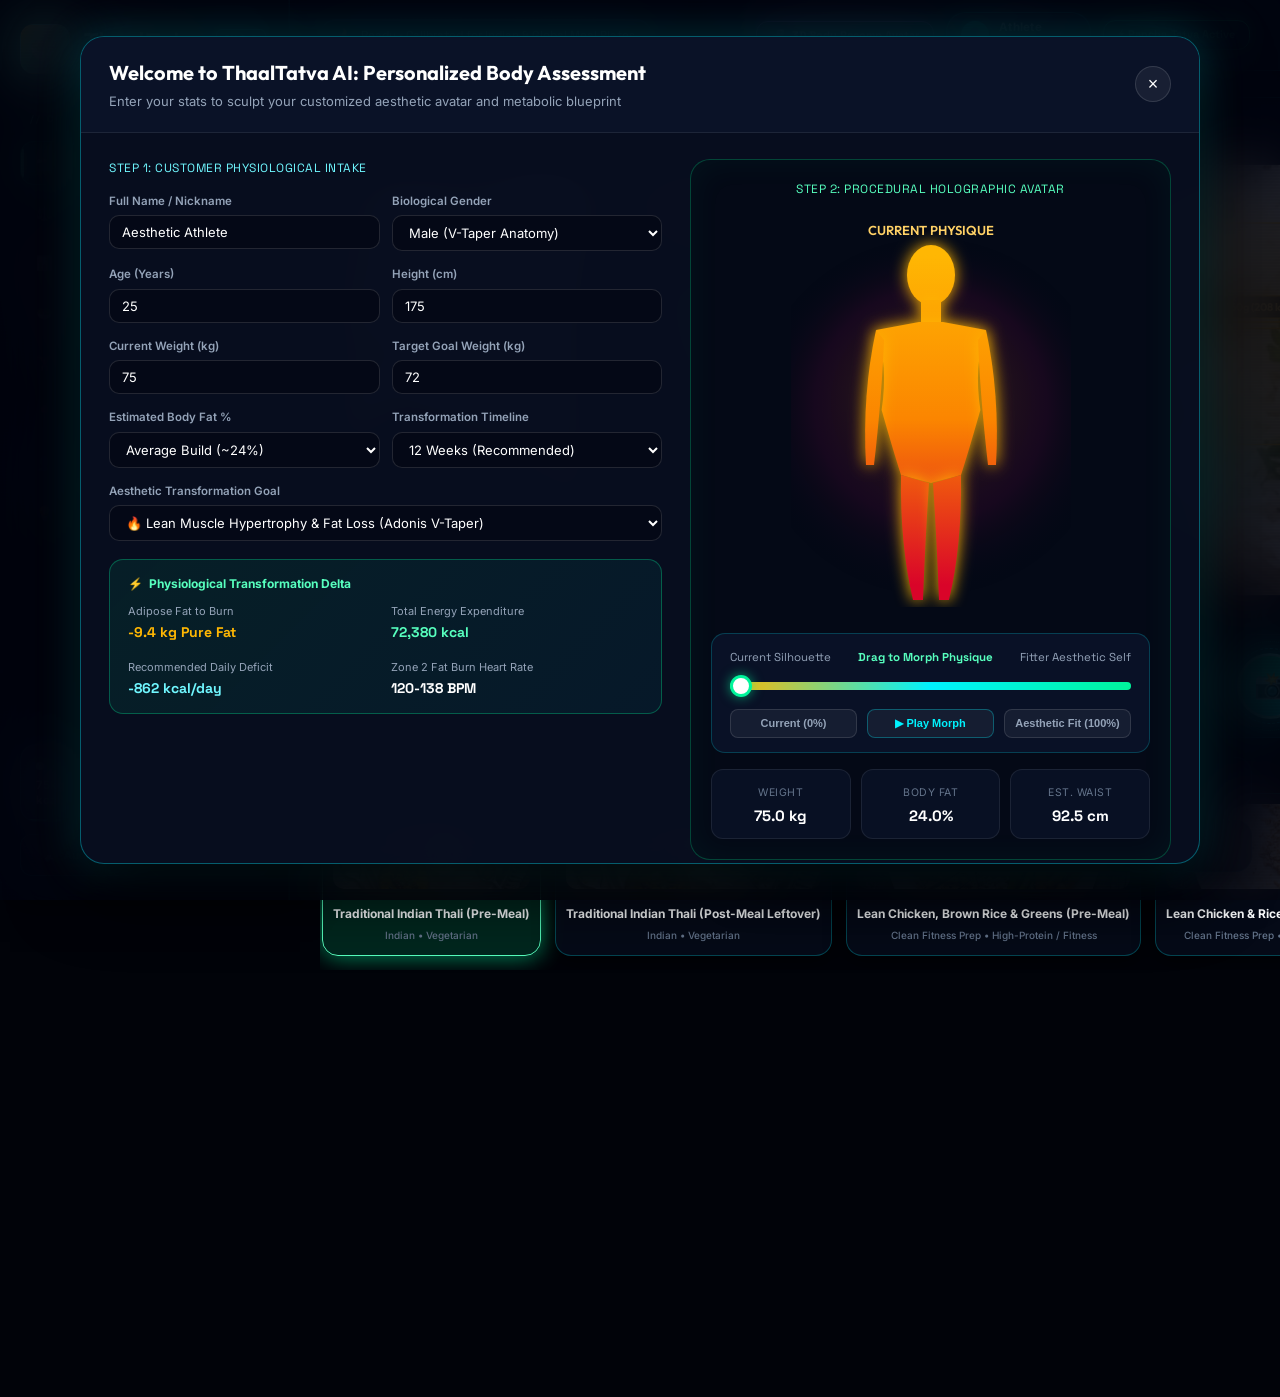
==== commit 1ad5d2f0: "feat: enable realtime camera photo capture, center layout horizontally, and fix AI diet planner matr" ====
--- a/index.html
+++ b/index.html
@@ -171,11 +171,14 @@
                   <span style="font-size: 12.5px; font-weight: 700; color: #fff; display: flex; align-items: center; gap: 8px;">
                     <span class="status-dot"></span> Holographic AI Plate Viewfinder
                   </span>
-                  <div style="display: flex; gap: 8px;">
+                  <div style="display: flex; gap: 8px; align-items: center;">
+                    <button class="btn btn-primary-volt" id="livePhotoCaptureBtn" style="padding: 5px 12px; font-size: 11px; display: flex; align-items: center; gap: 6px;" title="Take Realtime Photo with Camera">
+                      <span>📸</span> Realtime Photo
+                    </button>
                     <button class="btn-icon" id="startCameraBtn" title="Toggle Live Webcam Feed">📷</button>
                     <button class="btn-icon" id="switchCameraBtn" title="Switch Camera (Front/Rear)">🔄</button>
                     <button class="btn-icon" id="uploadTriggerBtn" title="Upload Plate Photo">📁</button>
-                    <input type="file" id="plateFileInput" accept="image/*" style="display: none;" />
+                    <input type="file" id="plateFileInput" accept="image/*" capture="environment" style="display: none;" />
                   </div>
                 </div>
 
@@ -203,7 +206,13 @@
                 </div>
 
                 <div class="shutter-bar">
-                  <button class="shutter-btn" id="shutterBtn" title="Capture / Re-analyze Plate">📸</button>
+                  <button class="btn btn-secondary" id="toggleLiveCamBtn" style="font-size: 12px; padding: 10px 16px; border-radius: 20px; display: flex; align-items: center; gap: 6px;">
+                    <span>📷</span> Start Live Camera
+                  </button>
+                  <button class="shutter-btn" id="shutterBtn" title="Capture / Snap Realtime Photo">📸</button>
+                  <button class="btn btn-secondary" id="mobileSnapBtn" style="font-size: 12px; padding: 10px 16px; border-radius: 20px; display: flex; align-items: center; gap: 6px;" title="Open Device Camera">
+                    <span>📱</span> Snap Device
+                  </button>
                 </div>
               </div>
 
@@ -632,6 +641,90 @@
 
         <!-- ==================== TAB 4: AI DIET PLANNER & 7-DAY MATRIX ==================== -->
         <section class="tab-pane" id="diet_plannerPane">
+
+          <!-- AI Clinical Diet Plan Generator Console -->
+          <div class="diet-generator-console-card">
+            <div style="display: flex; justify-content: space-between; align-items: flex-start; gap: 16px; flex-wrap: wrap;">
+              <div>
+                <div style="display: flex; align-items: center; gap: 8px;">
+                  <span style="font-size: 22px;">🧠</span>
+                  <h3 style="font-family: var(--font-heading); font-size: 20px; font-weight: 800; color: #fff; margin: 0;">
+                    AI Diet Plan Generator & Clinical Matrix
+                  </h3>
+                </div>
+                <p style="font-size: 12.5px; color: var(--text-secondary); margin-top: 5px; max-width: 680px; line-height: 1.5;">
+                  Generates an adaptive, evidence-based 7-day nutritional blueprint calibrated to your metabolic rate, macro targets, and cultural food preferences.
+                </p>
+              </div>
+              <div style="display: flex; gap: 8px; align-items: center; flex-wrap: wrap;">
+                <span class="card-badge" style="background: rgba(204, 255, 0, 0.15); border-color: rgba(204, 255, 0, 0.4); color: #ccff00;">⚡ AI Active</span>
+                <span class="card-badge" id="plannerCalorieSyncBadge">Target: 2100 kcal</span>
+              </div>
+            </div>
+
+            <!-- Generator Controls Form Grid -->
+            <div class="generator-grid-controls">
+              <div class="generator-field">
+                <label for="plannerDietTypeSelect"><span>🥗</span> Dietary Style & Culture</label>
+                <select class="form-control" id="plannerDietTypeSelect">
+                  <option value="balanced" selected>Balanced High-Protein (Poultry/Eggs/Fish)</option>
+                  <option value="vegetarian">Indian High-Protein Vegetarian (Paneer/Dal/Dahi)</option>
+                  <option value="vegan">100% Plant-Based Vegan (Tofu/Legumes/Quinoa)</option>
+                  <option value="keto">Ketogenic Low-Carb / High Healthy Fats</option>
+                  <option value="diabetic">Diabetic & Glycemic Control (High Fiber/Millets)</option>
+                  <option value="athlete_bulk">Athletic Surplus Lean Mass Bulk</option>
+                </select>
+              </div>
+
+              <div class="generator-field">
+                <label for="plannerTargetCalsInput"><span>⚡</span> Daily Target Energy</label>
+                <div style="display: flex; gap: 6px; align-items: center;">
+                  <input type="number" class="form-control" id="plannerTargetCalsInput" value="2100" min="1200" max="4500" step="50" style="font-family: var(--font-mono); font-weight: 700;" />
+                  <span style="font-family: var(--font-mono); font-size: 12px; color: var(--text-muted);">kcal</span>
+                </div>
+              </div>
+
+              <div class="generator-field">
+                <label for="plannerTargetProteinInput"><span>🥩</span> Target Protein Intake</label>
+                <div style="display: flex; gap: 6px; align-items: center;">
+                  <input type="number" class="form-control" id="plannerTargetProteinInput" value="135" min="40" max="300" step="5" style="font-family: var(--font-mono); font-weight: 700;" />
+                  <span style="font-family: var(--font-mono); font-size: 12px; color: var(--text-muted);">g/day</span>
+                </div>
+              </div>
+
+              <div class="generator-field">
+                <label for="plannerGoalSelect"><span>🎯</span> Metabolic Goal</label>
+                <select class="form-control" id="plannerGoalSelect">
+                  <option value="lean_hypertrophy" selected>Lean Hypertrophy & Muscle Gain</option>
+                  <option value="fat_loss">Aggressive Fat Loss (Calorie Deficit)</option>
+                  <option value="recomposition">Body Recomposition & Tone</option>
+                  <option value="longevity">Metabolic Health & Longevity</option>
+                </select>
+              </div>
+            </div>
+
+            <!-- Action Bar -->
+            <div class="generator-actions-row">
+              <div style="display: flex; gap: 10px; align-items: center; flex-wrap: wrap;">
+                <button class="btn-volt-glow" id="generate7DayPlanBtn">
+                  <span>⚡</span> Generate AI 7-Day Plan
+                </button>
+                <button class="btn btn-secondary" id="syncWithProfileBtn" style="font-size: 12px; padding: 10px 16px;">
+                  <span>🔄</span> Sync with Profile BMR
+                </button>
+              </div>
+
+              <div style="display: flex; gap: 10px; align-items: center; flex-wrap: wrap;">
+                <button class="btn btn-secondary" id="copyDietPlanBtn" style="font-size: 12px; padding: 10px 16px;">
+                  <span>📋</span> Copy Plan
+                </button>
+                <button class="btn btn-secondary" id="printDietitianReportBtn" style="font-size: 12px; padding: 10px 16px;">
+                  <span>🖨️</span> Print Clinical Report
+                </button>
+              </div>
+            </div>
+          </div>
+
           <!-- Real-Time Next Meal Recommender -->
           <div class="glass-card highlight" style="margin-bottom: 24px;">
             <div class="card-header">
@@ -666,15 +759,7 @@
                 </p>
               </div>
               <div style="display: flex; gap: 10px; align-items: center; flex-wrap: wrap;">
-                <select class="form-control" id="plannerDietTypeSelect" style="width: auto; padding: 7px 14px;">
-                  <option value="balanced" selected>Balanced High-Protein</option>
-                  <option value="vegetarian">Indian Vegetarian</option>
-                  <option value="vegan">100% Plant-Based Vegan</option>
-                  <option value="keto">Ketogenic (Low Carb)</option>
-                  <option value="diabetic">Diabetic Glycemic Control</option>
-                </select>
-                <button class="btn btn-cyan" id="generate7DayPlanBtn" style="padding: 7px 16px; font-size: 12px;">Generate Plan</button>
-                <button class="btn btn-secondary" id="printDietitianReportBtn" style="padding: 7px 16px; font-size: 12px;">🖨️ Print Report</button>
+                <span id="activeDietPlanBadge" class="card-badge" style="color: var(--tatva-cyan-bright);">Balanced High-Protein</span>
               </div>
             </div>
 
--- a/css/style.css
+++ b/css/style.css
@@ -516,7 +516,9 @@
   flex: 1;
   display: flex;
   flex-direction: column;
+  align-items: center;
   min-width: 0;
+  width: 100%;
   background: transparent;
   position: relative;
   z-index: 1;
@@ -537,6 +539,8 @@
   align-items: center;
   gap: 16px;
   box-shadow: 0 4px 25px rgba(0,0,0,0.5);
+  width: 100%;
+  box-sizing: border-box;
 }
 
 .header-status-ticker {
@@ -574,7 +578,7 @@
   box-shadow: 0 0 14px var(--tatva-emerald-glow);
 }
 
-/* Main Workspace Padding */
+/* Main Workspace Centering */
 .main-content {
   max-width: 1440px;
   width: 100%;
@@ -582,10 +586,17 @@
   padding: 26px 30px 70px;
   position: relative;
   z-index: 1;
+  display: flex;
+  flex-direction: column;
+  align-items: center;
+  box-sizing: border-box;
 }
 
 .tab-pane {
   display: none;
+  width: 100%;
+  max-width: 1380px;
+  margin: 0 auto;
   animation: fadeInTab 0.38s cubic-bezier(0.16, 1, 0.3, 1);
 }
 
@@ -602,6 +613,8 @@
   display: grid;
   grid-template-columns: 1fr;
   gap: 24px;
+  width: 100%;
+  margin: 0 auto;
 }
 
 @media (min-width: 1100px) {
@@ -614,6 +627,8 @@
   display: grid;
   grid-template-columns: repeat(auto-fit, minmax(240px, 1fr));
   gap: 18px;
+  width: 100%;
+  margin: 0 auto;
 }
 
 /* ==========================================================================
@@ -920,6 +935,43 @@
   transform: scale(0.92);
 }
 
+.shutter-btn.camera-live {
+  background: linear-gradient(135deg, #ccff00, #00f59b);
+  color: #090a0c;
+  box-shadow: 0 0 35px #ccff00, 0 0 60px rgba(204, 255, 0, 0.6);
+  animation: live-pulse-shutter 1.5s infinite alternate;
+}
+
+@keyframes live-pulse-shutter {
+  0% { transform: scale(1); box-shadow: 0 0 25px #ccff00; }
+  100% { transform: scale(1.08); box-shadow: 0 0 45px #ccff00, 0 0 70px rgba(0, 245, 155, 0.7); }
+}
+
+.realtime-cam-badge {
+  display: inline-flex;
+  align-items: center;
+  gap: 6px;
+  padding: 4px 10px;
+  background: rgba(204, 255, 0, 0.15);
+  border: 1px solid rgba(204, 255, 0, 0.4);
+  border-radius: 8px;
+  color: #ccff00;
+  font-family: var(--font-mono);
+  font-size: 10.5px;
+  font-weight: 800;
+  text-transform: uppercase;
+  letter-spacing: 0.5px;
+}
+
+.realtime-cam-badge.pulsing {
+  animation: pulse-badge 1.6s infinite ease-in-out;
+}
+
+@keyframes pulse-badge {
+  0%, 100% { opacity: 0.75; transform: scale(0.98); }
+  50% { opacity: 1; transform: scale(1.02); }
+}
+
 /* Preset Carousel */
 .preset-section {
   margin-top: 16px;
@@ -1489,6 +1541,99 @@
   color: #bae6fd;
   margin: 14px 0;
   line-height: 1.5;
+}
+
+/* AI Diet Plan Generator Console */
+.diet-generator-console-card {
+  background: linear-gradient(135deg, rgba(14, 24, 46, 0.95), rgba(7, 13, 26, 0.98));
+  border: 1px solid rgba(0, 242, 254, 0.35);
+  border-radius: 22px;
+  padding: 26px;
+  box-shadow: 0 14px 38px rgba(0, 0, 0, 0.55), inset 0 1px 0 rgba(255, 255, 255, 0.08);
+  margin-bottom: 26px;
+  position: relative;
+  overflow: hidden;
+}
+
+.diet-generator-console-card::before {
+  content: '';
+  position: absolute;
+  top: 0;
+  left: 0;
+  right: 0;
+  height: 3px;
+  background: linear-gradient(90deg, #ccff00, #00f59b, #00f2fe, #b5179e);
+}
+
+.generator-grid-controls {
+  display: grid;
+  grid-template-columns: repeat(auto-fit, minmax(220px, 1fr));
+  gap: 16px;
+  margin: 20px 0 22px;
+}
+
+.generator-field {
+  display: flex;
+  flex-direction: column;
+  gap: 6px;
+}
+
+.generator-field label {
+  font-family: var(--font-mono);
+  font-size: 11px;
+  font-weight: 700;
+  color: var(--tatva-cyan-bright);
+  text-transform: uppercase;
+  letter-spacing: 0.5px;
+  display: flex;
+  align-items: center;
+  gap: 6px;
+}
+
+.generator-actions-row {
+  display: flex;
+  align-items: center;
+  justify-content: space-between;
+  gap: 14px;
+  flex-wrap: wrap;
+  padding-top: 14px;
+  border-top: 1px solid rgba(255, 255, 255, 0.06);
+}
+
+.btn-volt-glow {
+  background: #ccff00;
+  color: #090a0c;
+  border: none;
+  border-radius: 14px;
+  font-weight: 800;
+  font-size: 13.5px;
+  padding: 12px 26px;
+  cursor: pointer;
+  box-shadow: 0 0 24px rgba(204, 255, 0, 0.4);
+  transition: var(--trans-spring);
+  display: inline-flex;
+  align-items: center;
+  gap: 8px;
+}
+
+.btn-volt-glow:hover {
+  transform: translateY(-2px);
+  box-shadow: 0 0 35px rgba(204, 255, 0, 0.7);
+  background: #d4ff1a;
+}
+
+.btn-volt-glow:active {
+  transform: scale(0.96);
+}
+
+.btn-spinner {
+  display: inline-block;
+  width: 14px;
+  height: 14px;
+  border: 2px solid rgba(0,0,0,0.3);
+  border-radius: 50%;
+  border-top-color: #000;
+  animation: spin 0.8s linear infinite;
 }
 
 .schedule-table-wrap {
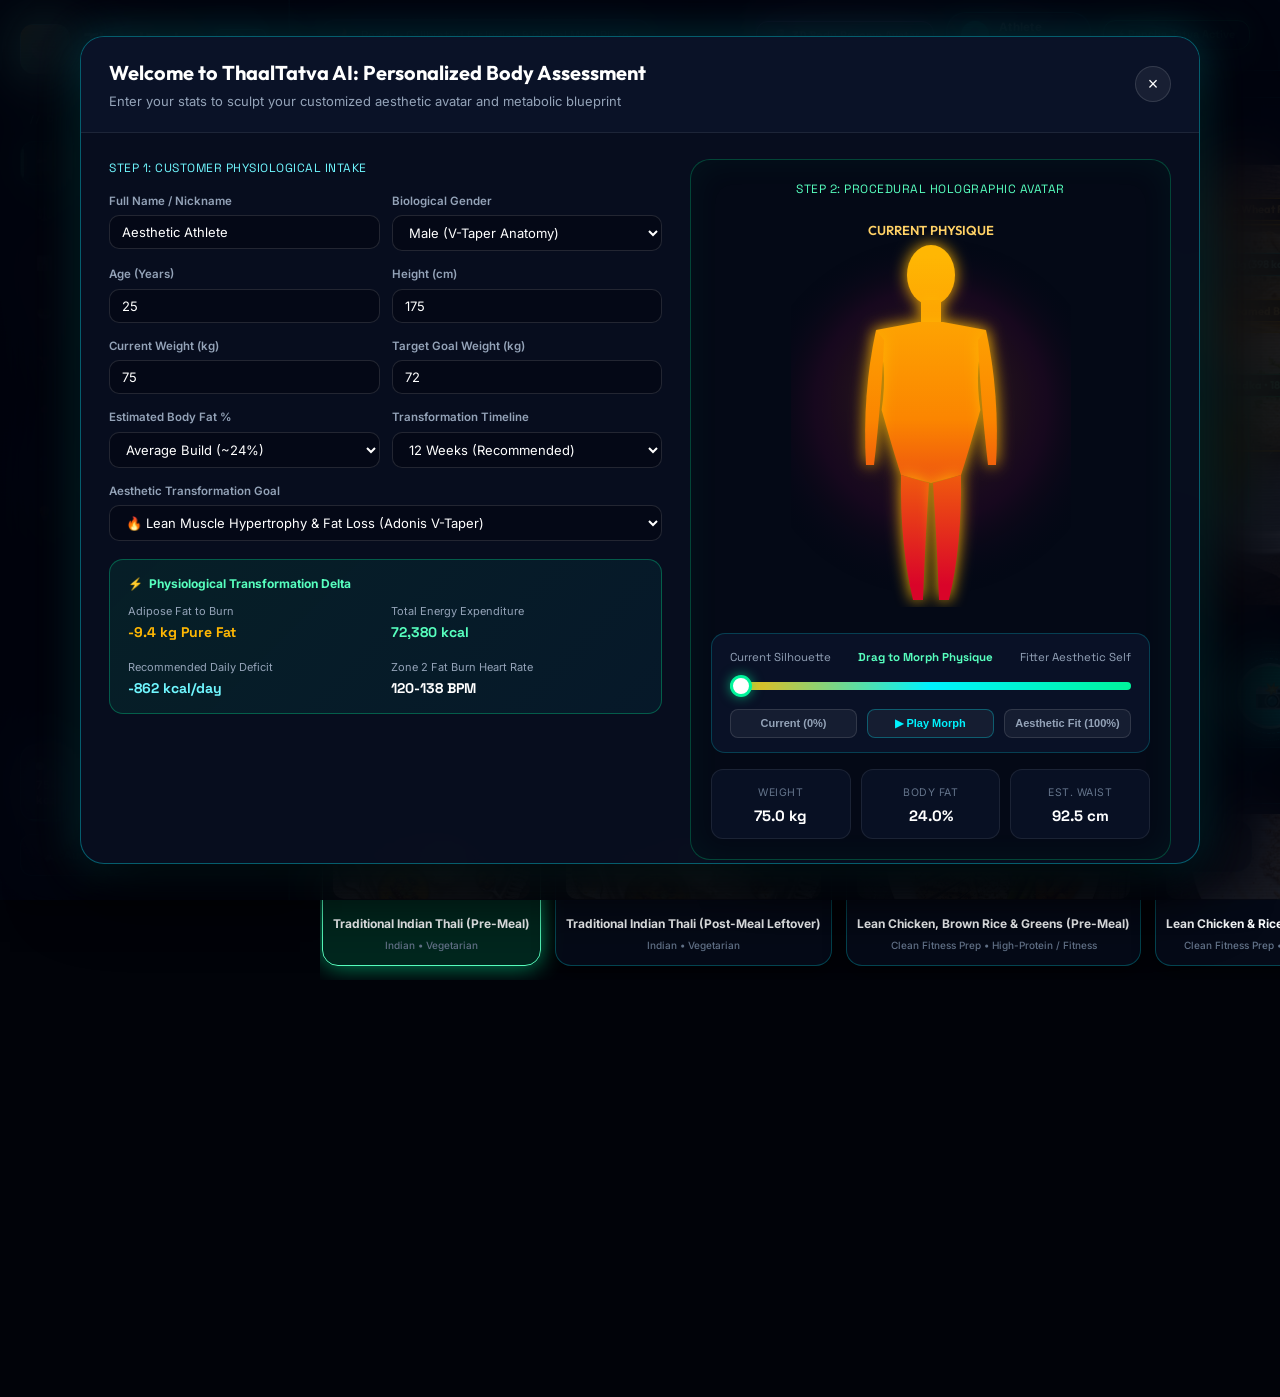
==== commit 8234e2ad: "feat: show nearest gym spotlight on GPS track and self-center plate scanner images" ====
--- a/index.html
+++ b/index.html
@@ -1363,6 +1363,9 @@
             <input type="text" id="gymSearchInput" placeholder="Search gym name, equipment, or street..." style="background: rgba(4,8,20,0.85); border: 1px solid rgba(255,255,255,0.15); border-radius: 10px; color: #fff; padding: 7px 14px; font-size: 12.5px; width: 280px; outline: none;" />
           </div>
 
+          <!-- Nearest Gym GPS Spotlight Card (Live Updated on GPS lock) -->
+          <div id="nearestGymSpotlightCard"></div>
+
           <!-- Filter Pills Bar -->
           <div class="gym-filters-bar">
             <button class="gym-filter-pill active" data-filter="all">All Verified Gyms</button>
--- a/css/style.css
+++ b/css/style.css
@@ -735,12 +735,13 @@
 .canvas-wrapper {
   position: relative;
   width: 100%;
-  height: 430px;
-  background: #010206;
+  height: 440px;
+  background: radial-gradient(circle at center, #091328 0%, #02040a 100%);
   display: flex;
   align-items: center;
   justify-content: center;
   overflow: hidden;
+  margin: 0 auto;
 }
 
 .canvas-wrapper::before {
@@ -759,14 +760,24 @@
 }
 
 #cameraVideo, #plateImageDisplay {
+  max-width: 100%;
+  max-height: 100%;
+  width: auto;
+  height: auto;
+  object-fit: contain;
+  object-position: center center;
+  display: block;
+  margin: auto;
+  box-shadow: 0 0 35px rgba(0, 0, 0, 0.7);
+  transition: transform 0.3s ease;
+}
+
+#cameraVideo {
+  display: none;
   width: 100%;
   height: 100%;
   object-fit: cover;
-  display: block;
-}
-
-#cameraVideo {
-  display: none;
+  object-position: center center;
 }
 
 #detectionCanvas {
@@ -2934,6 +2945,118 @@
   .nearby-gyms-grid {
     grid-template-columns: 1fr;
   }
+}
+
+/* Nearest Gym GPS Spotlight Card */
+.nearest-gym-spotlight-card {
+  background: linear-gradient(135deg, rgba(12, 22, 38, 0.96), rgba(6, 12, 22, 0.98));
+  border: 1.5px solid #ccff00;
+  border-radius: 22px;
+  padding: 26px;
+  margin-bottom: 24px;
+  box-shadow: 0 16px 45px rgba(0, 0, 0, 0.6), 0 0 30px rgba(204, 255, 0, 0.25);
+  position: relative;
+  overflow: hidden;
+  animation: spotlightGlow 2.5s infinite alternate;
+}
+
+@keyframes spotlightGlow {
+  0% { box-shadow: 0 16px 45px rgba(0, 0, 0, 0.6), 0 0 20px rgba(204, 255, 0, 0.2); }
+  100% { box-shadow: 0 16px 45px rgba(0, 0, 0, 0.6), 0 0 38px rgba(204, 255, 0, 0.4); }
+}
+
+.nearest-gym-spotlight-card::before {
+  content: '';
+  position: absolute;
+  top: 0;
+  left: 0;
+  right: 0;
+  height: 4px;
+  background: linear-gradient(90deg, #ccff00, #00f59b, #00f2fe);
+}
+
+.spotlight-header {
+  display: flex;
+  justify-content: space-between;
+  align-items: flex-start;
+  gap: 16px;
+  flex-wrap: wrap;
+  margin-bottom: 16px;
+}
+
+.spotlight-badge {
+  display: inline-flex;
+  align-items: center;
+  gap: 6px;
+  padding: 5px 12px;
+  background: rgba(204, 255, 0, 0.15);
+  border: 1px solid rgba(204, 255, 0, 0.5);
+  border-radius: 20px;
+  color: #ccff00;
+  font-family: var(--font-mono);
+  font-size: 11px;
+  font-weight: 800;
+  text-transform: uppercase;
+  letter-spacing: 0.6px;
+  margin-bottom: 8px;
+}
+
+.spotlight-distance-box {
+  background: #ccff00;
+  color: #090a0c;
+  border-radius: 16px;
+  padding: 10px 18px;
+  text-align: center;
+  box-shadow: 0 0 25px rgba(204, 255, 0, 0.4);
+}
+
+.spotlight-distance-box .dist-large {
+  font-size: 24px;
+  font-weight: 900;
+  font-family: var(--font-mono);
+  display: block;
+  line-height: 1.1;
+}
+
+.spotlight-distance-box .dist-sub {
+  font-size: 10px;
+  font-weight: 800;
+  text-transform: uppercase;
+  letter-spacing: 0.5px;
+}
+
+.spotlight-commute-row {
+  display: flex;
+  gap: 12px;
+  align-items: center;
+  flex-wrap: wrap;
+  margin: 14px 0;
+  padding: 12px 16px;
+  background: rgba(255, 255, 255, 0.03);
+  border: 1px solid rgba(255, 255, 255, 0.08);
+  border-radius: 12px;
+}
+
+.commute-pill {
+  display: inline-flex;
+  align-items: center;
+  gap: 6px;
+  font-size: 12px;
+  font-weight: 600;
+  color: #fff;
+}
+
+.commute-pill strong {
+  color: #ccff00;
+  font-family: var(--font-mono);
+}
+
+.spotlight-actions {
+  display: flex;
+  gap: 12px;
+  align-items: center;
+  flex-wrap: wrap;
+  margin-top: 18px;
 }
 
 .gym-radar-card {
